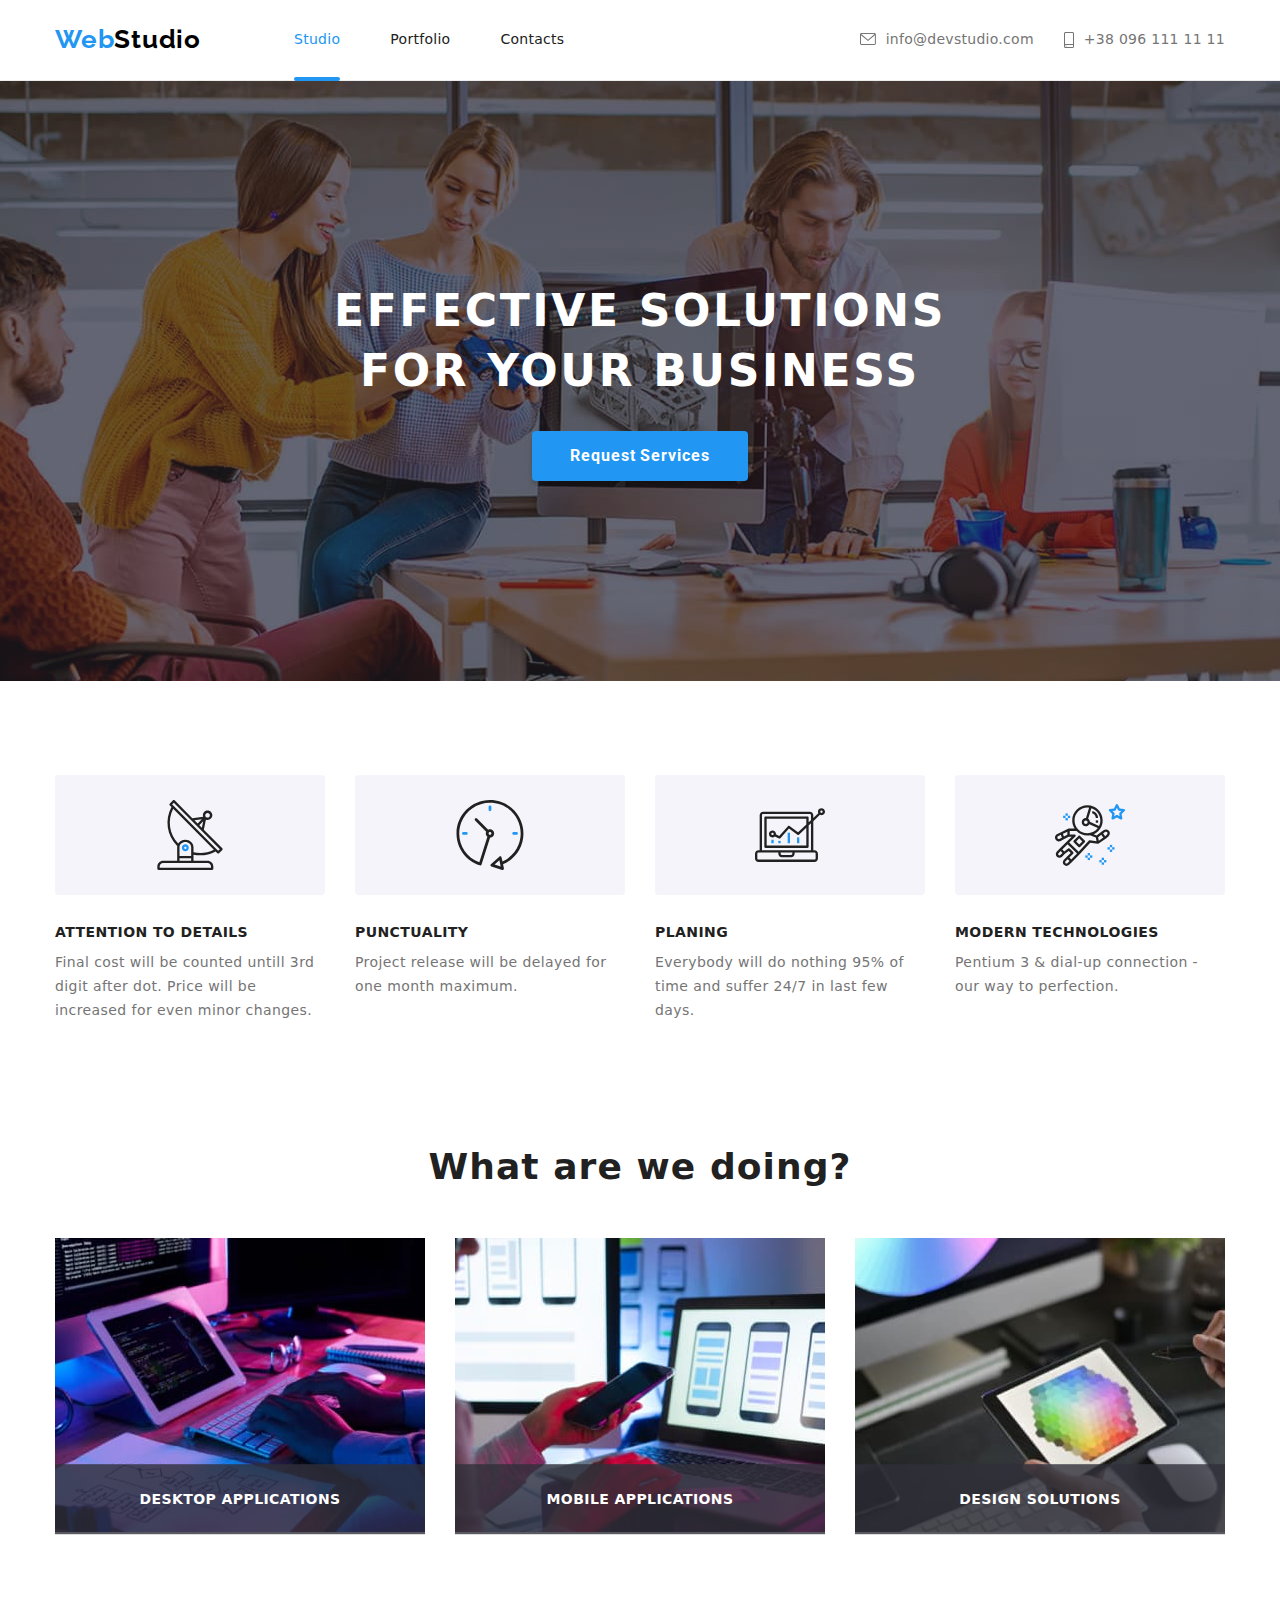
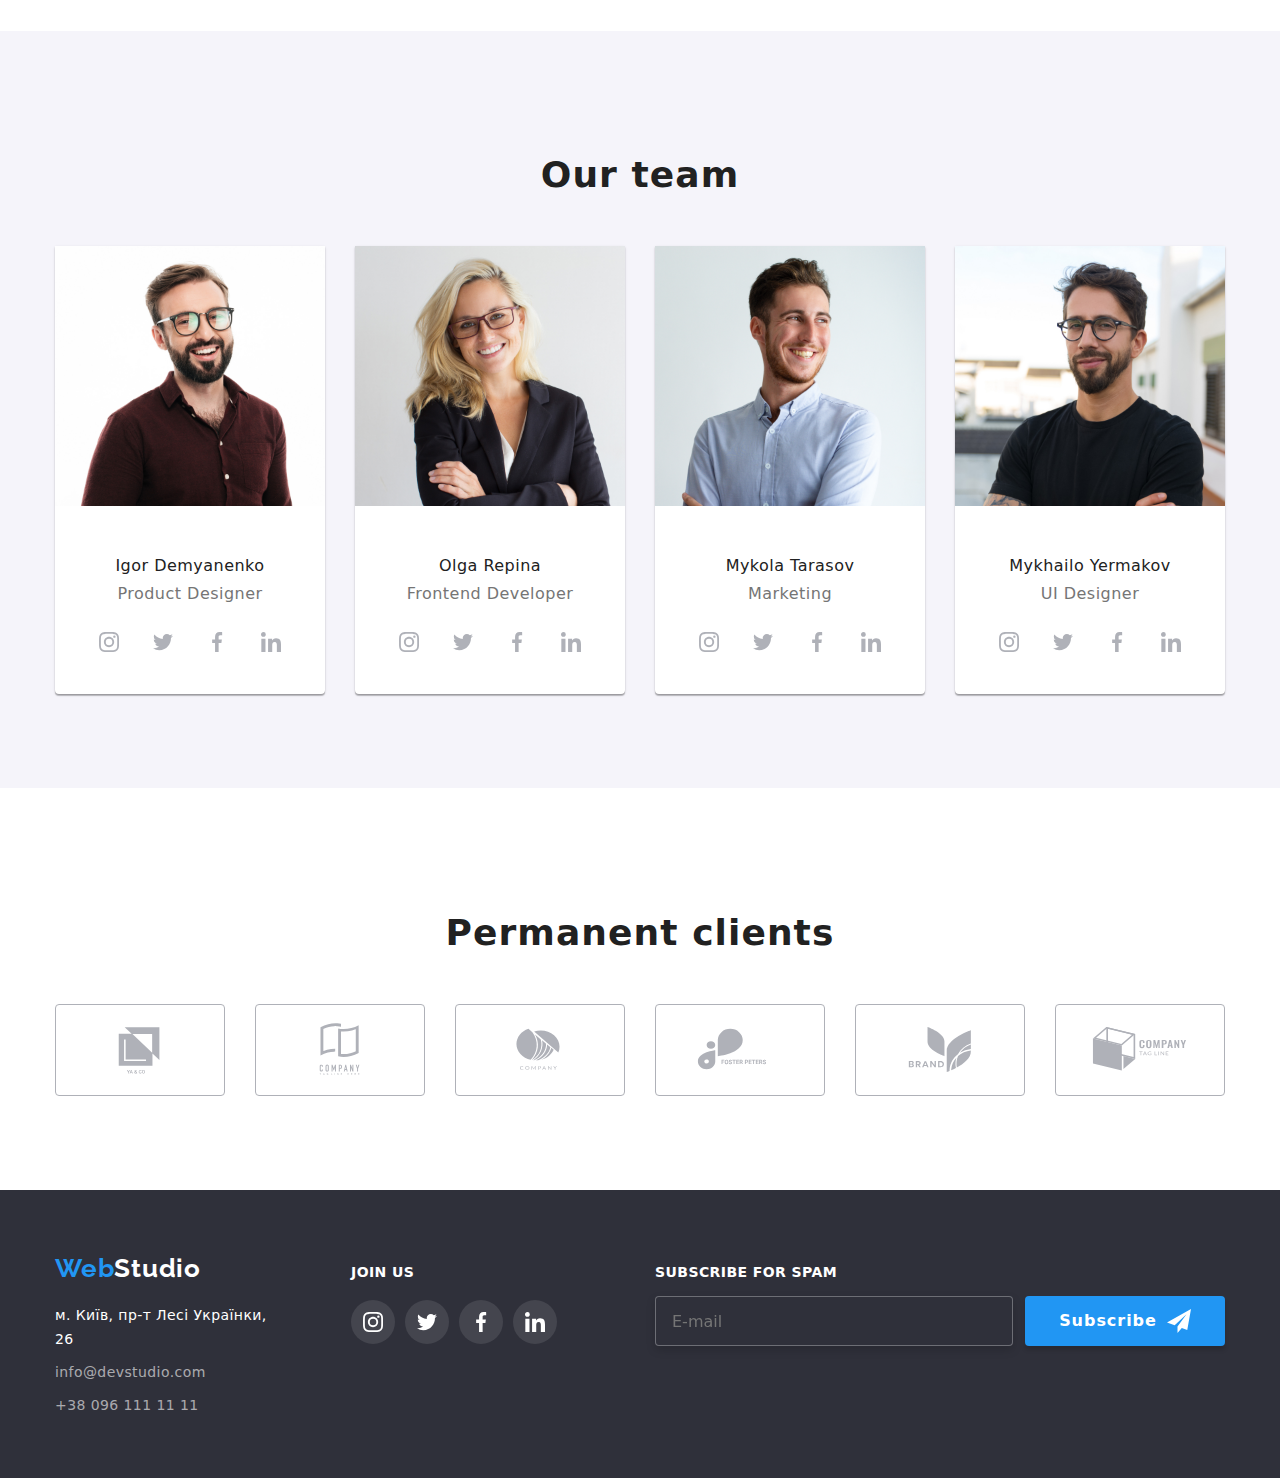
==== index.html @ 8902bcfc "clone" ====
<!DOCTYPE html>
<html lang="en">
  <head>
    <meta charset="UTF-8" />
    <meta http-equiv="X-UA-Compatible" content="IE=edge" />
    <meta name="viewport" content="width=device-width, initial-scale=1.0" />
    <link rel="preconnect" href="https://fonts.googleapis.com" />
    <link rel="preconnect" href="https://fonts.gstatic.com" crossorigin />
    <link
      href="https://fonts.googleapis.com/css2?family=Raleway:wght@700&family=Roboto:wght@400;500;700;900&display=swap"
      rel="stylesheet"
    />
   <link rel="stylesheet" href="https://cdnjs.cloudflare.com/ajax/libs/modern-normalize/1.1.0/modern-normalize.min.css"> 
   <link rel="stylesheet" href="./css/main.min.css">
  
    <title>WebStudio</title>
  </head>
  <body>
    <header class="header" >
     <div class="container flex-container">
      <div>
        <nav class="navigation">
        <a class="logo" href="index.html">
          <span class="logo__web">Web</span
          ><span class="logo__studio">Studio</span>
        </a>
        <ul class="menu list">
          <li><a class="menu__item current" href="index.html">Studio</a></li>
          <li><a class="menu__item" href="portfolio.html">Portfolio</a></li>
          <li><a class="menu__item" href="">Contacts</a></li>
        </ul>
      </nav>
      </div>
      <div class="contacts">  
        <div>
        <a class="contacts__mail" href="info@devstudio.com">
            <svg class="contacts__Micon">
            <use href="./images/symbol-defs.svg#icon-mail" width="16" height="12">
            </use> 
          </svg>
          info@devstudio.com
      </a>
      </div>
      <div>
          <a class="contacts__tel" href="tel:+38 096 111 11 11">
          <svg class="contacts__Ticon">
            <use href="./images/symbol-defs.svg#icon-smartphone" width="10" height="16">
            </use> 
          </svg>
          +38 096 111 11 11
        </a>
      </div>
       
      </div>
     </div>
      
    </header>
    <main>
      <section class="hero">
        <div class="container">
          <h1 class="hero-title">Effective solutions for your business</h1>
        <button type="button" class="hero-button" data-modal-open><span class="hero-button-text">Request Services</span> </button>
        </div>
      </section>


      <section class="benefit section">
        <div class="container">
        <h2 hidden>Our benefits</h2>
        <ul class="list benefits">
          <li  class="benefits__item icon-antenna ">
            <h3 class="benefits__title ">attention to details</h3>
            <p class="benefits__text">
              Final cost will be counted untill 3rd digit after dot. Price will be 
              increased for even minor changes.
            </p>
          </li>
          
          <li class="benefits__item icon-clock">
            <h3 class="benefits__title ">Punctuality</h3>
            <p class="benefits__text">
              Project release will be delayed for one month maximum. 
            </p>
          </li>
          <li class="benefits__item icon-diagram">
            <h3 class="benefits__title ">Planing</h3>
            <p class="benefits__text">
              Everybody will do nothing 95% of time and suffer 24/7 in last few days.
            </p>
          </li>
          <li class="benefits__item icon-astronaut">
            <h3 class="benefits__title ">Modern technologies</h3>
            <p class="benefits__text">
              Pentium 3 & dial-up connection - our way to perfection.
            </p>
          </li>
        </ul>
      </div>
        
      </section>
      <section class="what what-section">
        <div class="container">
          <h2 class="what-title ">What are we doing?</h2>
        <ul class="list flex-what ">
          <li class="what-pic">
           <div class="what-wrap">
            <img
              src="images/img1.jpg"
              alt="desktop with devices"
              width="370"
              height="294"
            />
            <p class="what-top-text">Desktop applications
            </p>
            </div>
          </li>
          <li class="what-pic">
                <div class="what-wrap">
            <img
              src="images/img2.jpg"
              alt="man in front of screens of different devices"
              width="370"
              height="294"
            />
              <p class="what-top-text">mobile applications
            </p>
            </div>
          </li>
          <li class="what-pic">
               <div class="what-wrap">
            <img
              src="images/img3.jpg"
              alt="tablet with color pallette on the screen"
              width="370"
              height="294"
            />
              <p class="what-top-text">design solutions
            </p>
            </div>
          </li>
        </ul> 
        </div>
       
      </section>
      <section class="team section">
        <div class="container ">
         <h2 class="team-title ">Our team</h2>
        <ul class="list persons">
          <li  class="persons__card">
            <img
              src="images/tm1.jpg"
              alt="man in red shirt"
              width="270"
              height="260"
            />
            <div class="persons__card-sign">
              <h3 class="persons__names">Igor Demyanenko</h3>
              <p class="persons__positions">Product Designer</p>
            </div>
            <div class="social-wrap">
              <ul class="social__list">
                  <li class="social__item">
                    <a class="social__link" href=""> 
                    <svg class ="social__icon" width="20" height="20">
                      <use href="./images/symbol-defs.svg#icon-instagram"></use>
                    </svg>
                    </a>
                  </li>
                  <li class="social__item">
                    <a class="social__link" href="">
                       <svg class ="social__icon" width="20" height="20">
                      <use href="./images/symbol-defs.svg#icon-twitter"></use>
                    </svg>
                    </a>
                  </li>
                  <li class="social__item">
                    <a class="social__link" href="">
                       <svg class ="social__icon" width="20" height="20">
                      <use href="./images/symbol-defs.svg#icon-facebook"></use>
                    </svg>
                    </a>
                  </li>
                  <li class="social__item">
                    <a class="social__link" href="">
                       <svg class ="social__icon" width="20" height="20">
                      <use href="./images/symbol-defs.svg#icon-linkedin"></use>
                    </svg>
                    </a>
                  </li>
                </ul>
            </div>
            
            
          </li>
          <li class="persons__card">
            <img
              src="images/tm2.jpg"
              alt="blonde in jacket"
              width="270"
              height="260"
            />
            <div class="persons__card-sign">
              <h3 class="persons__names">Olga Repina</h3>
              <p class="persons__positions">Frontend Developer</p>
            </div>
            <div class="social-wrap">
              <ul class="social__list">
                  <li class="social__item">
                    <a class="social__link" href=""> 
                    <svg class ="social__icon" width="20" height="20">
                      <use href="./images/symbol-defs.svg#icon-instagram"></use>
                    </svg>
                    </a>
                  </li>
                  <li class="social__item">
                    <a class="social__link" href="">
                       <svg class ="social__icon" width="20" height="20">
                      <use href="./images/symbol-defs.svg#icon-twitter"></use>
                    </svg>
                    </a>
                  </li>
                  <li class="social__item">
                    <a class="social__link" href="">
                       <svg class ="social__icon" width="20" height="20">
                      <use href="./images/symbol-defs.svg#icon-facebook"></use>
                    </svg>
                    </a>
                  </li>
                  <li class="social__item">
                    <a class="social__link" href="">
                       <svg class ="social__icon" width="20" height="20">
                      <use href="./images/symbol-defs.svg#icon-linkedin"></use>
                    </svg>
                    </a>
                  </li>
                </ul>
            </div>
          </li>
          <li class="persons__card">
            <img
              src="images/tm3.jpg"
              alt="man in blue shirt"
              width="270"
              height="260"
            />
            <div class="persons__card-sign">
              <h3 class="persons__names">Mykola Tarasov</h3>
              <p class="persons__positions">Marketing</p>
            </div>
            <div class="social-wrap">
              <ul class="social__list">
                  <li class="social__item">
                    <a class="social__link" href=""> 
                    <svg class ="social__icon" width="20" height="20">
                      <use href="./images/symbol-defs.svg#icon-instagram"></use>
                    </svg>
                    </a>
                  </li>
                  <li class="social__item">
                    <a class="social__link" href="">
                       <svg class ="social__icon" width="20" height="20">
                      <use href="./images/symbol-defs.svg#icon-twitter"></use>
                    </svg>
                    </a>
                  </li>
                  <li class="social__item">
                    <a class="social__link" href="">
                       <svg class ="social__icon" width="20" height="20">
                      <use href="./images/symbol-defs.svg#icon-facebook"></use>
                    </svg>
                    </a>
                  </li>
                  <li class="social__item">
                    <a class="social__link" href="">
                       <svg class ="social__icon" width="20" height="20">
                      <use href="./images/symbol-defs.svg#icon-linkedin"></use>
                    </svg>
                    </a>
                  </li>
                </ul>
            </div>
           
          </li>
          <li class="persons__card">
            <img
              src="images/tm4.jpg"
              alt="man in black t-shirt"
              width="270"
              height="260"
            />
            <div class="persons__card-sign">
              <h3 class="persons__names">Mykhailo Yermakov</h3>
              <p class="persons__positions">UI Designer</p>
            </div>
            <div class="social-wrap">
              <ul class="social__list">
                  <li class="social__item">
                    <a class="social__link" href=""> 
                    <svg class ="social__icon" width="20" height="20">
                      <use href="./images/symbol-defs.svg#icon-instagram"></use>
                    </svg>
                    </a>
                  </li>
                  <li class="social__item">
                    <a class="social__link" href="">
                       <svg class ="social__icon" width="20" height="20">
                      <use href="./images/symbol-defs.svg#icon-twitter"></use>
                    </svg>
                    </a>
                  </li>
                  <li class="social__item">
                    <a class="social__link" href="">
                       <svg class ="social__icon" width="20" height="20">
                      <use href="./images/symbol-defs.svg#icon-facebook"></use>
                    </svg>
                    </a>
                  </li>
                  <li class="social__item">
                    <a class="social__link" href="">
                       <svg class ="social__icon" width="20" height="20">
                      <use href="./images/symbol-defs.svg#icon-linkedin"></use>
                    </svg>
                    </a>
                  </li>
                </ul>
            </div>
            
          </li>
        </ul> 
        </div>
        
      </section>
      <section class="clients-section">
        <div class="container">
          <h2 class="clients-title ">Permanent clients</h2>
        <ul class="clients-list">
          <li class="clients-item">
            <a class="clients-link" href="">
              <svg class="clients-icon" width="106" height="60">
                <use href="./images/symbol-defs.svg#icon-client1"></use>
              </svg>
            </a>
          </li>
          <li class="clients-item">
            <a class="clients-link" href="">
              <svg class="clients-icon" width="106" height="60">
                <use href="./images/symbol-defs.svg#icon-client2"></use>
              </svg>
            </a>
          </li>
          <li class="clients-item">
            <a class="clients-link" href="">
              <svg class="clients-icon" width="106" height="60">
                <use href="./images/symbol-defs.svg#icon-client3"></use>
              </svg>
            </a>
          </li>
          <li class="clients-item">
            <a class="clients-link" href="">
              <svg class="clients-icon" width="106" height="60">
                <use href="./images/symbol-defs.svg#icon-client4"></use>
              </svg>
            </a>
          </li>
          <li class="clients-item">
            <a class="clients-link" href="">
              <svg class="clients-icon" width="106" height="60">
                <use href="./images/symbol-defs.svg#icon-client5"></use>
              </svg>
            </a>
          </li>
          <li class="clients-item">
            <a class=" clients-link "href="">
              <svg class="clients-icon" width="106" height="60">
                <use href="./images/symbol-defs.svg#icon-client6"></use>
              </svg>
            </a>
          </li>
        </ul>
 </section>
    </main>
    <footer class="footer">
      <div class="container common">
        <div class="footer-contacts">
          <a class="footer-logo" href="index.html">
          <span class="logo__web">Web</span
          ><span class="footer-studio">Studio</span>
        </a>
      <address class="adress">м. Київ, пр-т Лесі Українки, 26</address>
      <a class="nav-site-footer" href="info@devstudio.com">info@devstudio.com</a>
      <a class="nav-tel-footer" href="tel:+38 096 111 11 11">+38 096 111 11 11</a>
      </ul> 
        </div>
       <div class="footer-join">
        <h3 class="footer-join-title">
         Join us
        </h3>
         <div class="footer-join-soc">
              <ul class="footer-join-soc-list">
                  <li class="footer-join-soc-item">
                    <a class="footer-join-soc-link" href=""> 
                    <svg class ="footer-join-soc-icon" width="20" height="20">
                      <use href="./images/symbol-defs.svg#icon-instagram"></use>
                    </svg>
                    </a>
                  </li>
                  <li class="footer-join-soc-item">
                    <a class="footer-join-soc-link" href="">
                       <svg class ="social__icon" width="20" height="20">
                      <use href="./images/symbol-defs.svg#icon-twitter"></use>
                    </svg>
                    </a>
                  </li>
                  <li class="footer-join-soc-item">
                    <a class="footer-join-soc-link" href="">
                       <svg class ="footer-join-soc-icon" width="20" height="20">
                      <use href="./images/symbol-defs.svg#icon-facebook"></use>
                    </svg>
                    </a>
                  </li>
                  <li class="footer-join-soc-item">
                    <a class="footer-join-soc-link" href="">
                       <svg class ="social__icon" width="20" height="20">
                      <use href="./images/symbol-defs.svg#icon-linkedin"></use>
                    </svg>
                    </a>
                  </li>
                </ul>
            </div>
          </div>



          <div class="subscribe">
            
            <form class="subscribe-form">
              <div class="subscribe-title">
                <span>Subscribe for spam</span>
              </div>
            <div class="subscribe-wrap">
              <input 
              type="email"
              name="sub-mail"
              placeholder="E-mail"
              class="subscribe-input"
              />
              <button type="submit" class="subscribe-button" > <span class="subscribe-button-text">Subscribe</span> 
              <svg class="button-icon" height="24" width="24">
                <use href="./images/icons.svg#icon-Telegram" ></use>
              </svg>
            </button>
            </div>
            </form>
          </div>
    
    
        </div>
      </div>
    </footer>
    <div class="backdrop is-hidden" data-modal >
      <div class="modal">
         <button type="button" class="modal-close-button" data-modal-close> 
          <svg class="modal-close-icon">
            <use href="./images/symbol-defs.svg#icon-close" width="11" height="11"></use>
          </svg>
         </button>
            
         <form action="" class="modal-form">

          <p class="modal-title">Leave your contacts, we will call you back</p>
          <div class="field">
           <label class="modal-label">
            <span class="label-title">Name</span>
             <span class="input-wrap">
             <input 
            type="text"
            name="Name"
            placeholder="Max"
            class="modal-input"
            required
            />
            <svg class="input-icon" width="12" height="12">
                <use href="./images/icons.svg#icon-Name"></use>
              </svg>
            </span>
            
           
          </label>
          </div>
         
          <div class="field">
            <label class="modal-label">
            <span class="label-title">Phone</span>
            <span class="input-wrap">
               <input 
            type="tel"
            name="phone"
            placeholder="+380 (93) 411-17-08"
            class="modal-input"
            required
            />
              <svg class="input-icon" width="13" height="13">
                <use href="./images/icons.svg#icon-Phone-icon"></use>
              </svg>
            </span>
           
          </label>
          </div>
           <div class="field">
          <label class="modal-label">
            <span class="label-title">Mail</span>
            <span class="input-wrap">
              <input
            type="email"
            name="Email"
            placeholder="qwe@amail.ua"
            class="modal-input"
            required
            />
            <svg class="input-icon" width="15" height="12">
                <use href="./images/icons.svg#icon-Mail"></use>
              </svg>
            </span>
            
          </label>
           </div>
          
          <label class="modal-label-comment">
            <span class="label-title">Comments</span>
            <textarea 
            name="comments"
            rows="10"
            placeholder="I think..."
            class="modal-input-comment"
            ></textarea>
          </label >
        <div class="modal-checkbox ">
            <input 
          type="checkbox"
          class="modal-chackbox1 is-hidden"
          value="true"
          name="contract"
          id="contract"
          
          required
          />
          <label for="contract" class="modal-checkbox-text">
              <span>
                <svg class="check-icon" width="11" height="8">
                  <use href="./images/icons.svg#icon-Tik"></use>
                </svg>
              </span> 
              I agree with  selling my soul by  
          <a href="" class="modal-contract"> this contract</a> 
        </label> 
        </div>
        
          <button type="submit" class="modal-submit-button"> <span class="modal-button-text">Send</span> </button>
        </form>
          
        
      </div>
    </div>
    <script src="./js/modal.js"></script>
  </body>
</html>
---- css/main.min.css ----
:root{--hover-color: #2196f3;--focus-color: #2196f3;--main-text-color: #212121;--add-text-color: #757575;--icons-main-color: #AFB1B8;--line-height-1416: 1.14}ul,ol{margin:0;padding-left:0;list-style:none}p{margin:0}.section{padding-top:94px;padding-bottom:94px}.container{margin-left:auto;margin-right:auto;width:1200px;padding-left:15px;padding-right:15px}header{background-color:#fff;border-bottom:1px solid #ececec;padding-top:24px;padding-bottom:25px}.flex-container{display:flex;align-items:center}.list{list-style:none;margin-top:0;margin-bottom:0;padding-left:0}.navigation{display:flex;align-items:center}.logo{font-family:"Raleway";font-weight:700;font-size:26px;line-height:1.1923076923;text-decoration:none;cursor:pointer}.logo__web{font-weight:700;font-size:26px;line-height:1.19;letter-spacing:.03em;color:#2196f3}.logo__studio{font-weight:700;font-size:26px;line-height:1.19;letter-spacing:.03em;color:#000;text-decoration:none}.menu{font-weight:500;font-size:14px;line-height:1.14;letter-spacing:.02em;color:var(--main-text-color);text-decoration:none;margin-bottom:0;margin-left:93px;display:flex;gap:50px}.menu__item{position:relative;font-weight:500;font-size:14px;line-height:1.14;letter-spacing:.02em;color:var(--main-text-color);text-decoration:none;padding-top:24px;padding-bottom:33px;transition-property:var(--hover-color);transition-duration:250ms;transition-timing-function:cubic-bezier(0.4, 1, 0.2, 1)}.menu__item:hover{color:var(--hover-color)}.menu__item:focus{color:var(--focus-color)}.menu .menu__item.current{color:var(--focus-color)}.current::after{content:"";position:absolute;bottom:-1px;display:block;width:100%;height:4px;background-color:var(--focus-color);border-radius:2px}.contacts{margin-left:auto;display:flex;gap:30px}.contacts__mail{display:flex;font-weight:500;font-size:14px;line-height:1.14;letter-spacing:.02em;color:#757575;text-decoration:none;display:flex;align-items:center;transition-property:color;transition-duration:250ms;transition-timing-function:cubic-bezier(0.4, 1, 0.2, 1)}.contacts__mail:hover,.contacts__mail:focus{color:var(--hover-color)}.contacts__Micon{display:flex;width:16px;height:12px;fill:currentColor;margin-right:10px;transition-property:fill;transition-duration:250ms;transition-timing-function:cubic-bezier(0.4, 1, 0.2, 1)}.contacts__Micon:hover,.contacts__Micon:focus{fill:var(--hover-color)}.contacts__Ticon{display:flex;width:10px;height:16px;fill:currentColor;margin-right:10px;transition-property:var(--hover-color),fill;transition-duration:250ms;transition-timing-function:cubic-bezier(0.4, 1, 0.2, 1)}.contacts__tel{font-weight:500;font-size:14px;line-height:1.14;letter-spacing:.02em;color:#757575;text-decoration:none;display:flex;align-items:center;transition-property:color;transition-duration:250ms;transition-timing-function:cubic-bezier(0.4, 1, 0.2, 1)}.contacts__tel:hover,.contacts__tel:focus{color:var(--hover-color)}.fltr-list{list-style:none;display:flex;flex-wrap:wrap;justify-content:center;gap:8px;margin-bottom:50px}.fltr-button{background:#f5f4fa;border-radius:4px;border-style:none;cursor:pointer;padding:6px 22px;display:block;transition-property:background-color,color;transition-duration:250ms;transition-timing-function:cubic-bezier(0.4, 1, 0.2, 1)}.fltr-button:hover{background-color:var(--hover-color);color:#fff}.fltr-button:focus{background:var(--focus-color);color:#fff}.fltr-txt{font-family:"Roboto";font-weight:500;font-size:16px;line-height:1.62;text-align:center;letter-spacing:.03em}.card-list{list-style:none;display:flex;flex-wrap:wrap;gap:30px}.wrap{position:relative;overflow:hidden}.card-item{text-decoration:none;display:block;transition-property:box-shadow;transition-duration:250ms;transition-timing-function:cubic-bezier(0.4, 1, 0.2, 1)}.card-item:hover{box-shadow:0px 1px 1px rgba(0,0,0,.12),0px 4px 4px rgba(0,0,0,.06),1px 4px 6px rgba(0,0,0,.16)}.card-sign{border-bottom:1px solid #eee;border-left:1px solid #eee;border-right:1px solid #eee;padding:24px 20px}.card-title{font-weight:700;font-size:18px;line-height:2;letter-spacing:.06em;color:#212121}.card-type{font-weight:400;font-size:16px;line-height:1.88;letter-spacing:.03em;color:#757575;margin-top:4px}.card-top-text{position:absolute;top:0;left:0;color:#fff;font-weight:400;font-size:18px;line-height:1.56;letter-spacing:.03em;background-color:rgba(33,150,243,.9);padding:40px;height:100%;transform:translateY(100%);transition:1000ms;overflow:auto}.card-item:hover .card-top-text{transform:translateY(0)}.hero{background:#2f303a;text-align:center;padding-top:200px;padding-bottom:200px;background-image:linear-gradient(rgba(47, 48, 58, 0.4), rgba(47, 48, 58, 0.4)),url(../images/bg_hero_image.jpg);background-repeat:no-repeat;background-size:cover;background-position:center}.hero-title{font-weight:900;font-size:44px;line-height:1.36;text-align:center;letter-spacing:.06em;text-transform:uppercase;color:#fff;width:696px;margin:0 auto}.hero-button{background:#2196f3;box-shadow:0px 4px 4px rgba(0,0,0,.15);border-radius:4px;cursor:pointer;min-width:216px;padding:0;border:none;margin-top:30px}.hero-button-text{font-family:"Roboto";font-weight:700;font-size:16px;line-height:1.88;text-align:center;letter-spacing:.06em;color:#fff;display:block;margin-top:10px;margin-bottom:10px}.benefits{display:flex;align-items:baseline;gap:30px}.benefits__item{min-width:270px}.benefits__item::before{content:"";display:block;width:270px;height:120px;border-radius:4px;background-color:#f5f4fa;background-repeat:no-repeat;background-position:center;margin-bottom:30px}.icon-antenna::before{background-image:url(../images/antenna\ 1.svg)}.icon-clock::before{background-image:url(../images/clock\ 1.svg)}.icon-diagram::before{background-image:url(../images/diagram\ 1.svg)}.icon-astronaut::before{background-image:url(../images/astronaut\ 1.svg)}.benefits__title{font-weight:700;font-size:14px;line-height:1.14;letter-spacing:.03em;text-transform:uppercase;color:#212121;margin-top:0;margin-bottom:10px}.benefits__text{font-weight:400;font-size:14px;line-height:1.71;letter-spacing:.03em;color:var(--add-text-color);margin-top:0}.what-title{font-weight:700;font-size:36px;line-height:1.16;text-align:center;letter-spacing:.03em;color:#212121;margin-bottom:50px}.flex-what{display:flex;gap:30px;align-items:center;width:calc(100% - 30px)}.what-section{padding-bottom:94px}.what-top-text{position:absolute;font-weight:700;font-size:14px;line-height:16px;text-align:center;letter-spacing:.03em;text-transform:uppercase;color:#fff;background:rgba(47,48,58,.8);padding-top:27px;padding-bottom:27px;margin:0;transform:translate(0%, -104%);z-index:1;display:flex;width:100%;justify-content:center}.what-wrap{position:relative}.team-title{font-weight:700;font-size:36px;line-height:1.16;text-align:center;letter-spacing:.03em;color:var(--main-text-color);margin-bottom:50px}.persons{display:flex;gap:30px}.persons__names{font-weight:500;font-size:16px;line-height:1.18;text-align:center;letter-spacing:.03em;color:var(--main-text-color);margin-bottom:10px}.persons__positions{font-weight:400;font-size:16px;line-height:1.18;text-align:center;letter-spacing:.03em;color:var(--add-text-color)}.team{background:#f5f4fa;padding-bottom:94px}.persons__card-sign{padding-bottom:16px;padding-top:30px}.persons__card{background:#fff;display:block;width:270px;box-shadow:0px 1px 3px rgba(0,0,0,.12),0px 1px 1px rgba(0,0,0,.14),0px 2px 1px rgba(0,0,0,.2);border-radius:0px 0px 4px 4px}.social-wrap{padding-bottom:30px}.social__list{list-style:none;display:flex;align-items:center;justify-content:center;padding-left:0}.social__item:not(:last-child){margin-right:10px}.social__link{width:44px;height:44px;border-radius:50%;background-color:rgba(0,0,0,0);display:flex;align-items:center;justify-content:center;fill:#afb1b8;transition-property:background-color,fill;transition-duration:250ms;transition-timing-function:cubic-bezier(0.4, 1, 0.2, 1)}.social__item :hover,.social__item :focus{background-color:var(--hover-color);fill:#fff}.clients-section{background-color:#fff;padding-top:94px;padding-bottom:94px}.clients-title{font-weight:700;font-size:36px;line-height:1.1666666667;text-align:center;letter-spacing:.03em;color:#212121;margin-bottom:50px}.clients-list{list-style:none;display:flex;align-items:center;justify-content:center;padding-left:0;margin:0}.clients-item:not(:last-child){margin-right:30px}.clients-link{display:flex;width:170px;height:92px;fill:var(--icons-main-color);justify-content:center;align-items:center;border:1px solid #afb1b8;border-radius:4px;fill:var(--icons-main-color);transition-property:border,fill;transition-duration:250ms;transition-timing-function:cubic-bezier(0.4, 1, 0.2, 1)}.clients-link:hover,.clients-link:focus{border-color:var(--focus-color);fill:var(--hover-color)}.footer{background:#2f303a;padding-top:60px;padding-bottom:60px}.footer-logo{font-family:"Raleway";font-weight:700;font-size:26px;line-height:1.1923076923;text-decoration:none;cursor:pointer;display:block;margin-bottom:20px}.footer-studio{font-weight:700;font-size:26px;line-height:1.19;letter-spacing:.03em;color:#fff}.adress{font-style:normal;font-weight:400;font-size:14px;line-height:1.71;letter-spacing:.03em;color:#fff;display:block;margin-bottom:9px}.nav-site-footer{font-weight:400;font-size:14px;line-height:1.71;letter-spacing:.03em;color:rgba(255,255,255,.6);text-decoration:none;display:block;margin-bottom:9px}.nav-tel-footer{font-weight:400;font-size:14px;line-height:1.71;letter-spacing:.03em;color:rgba(255,255,255,.6);text-decoration:none;display:block}.footer-join{display:block;margin-left:70px}.common{display:flex;align-items:baseline}.footer-join-title{margin-bottom:20px;font-weight:700;font-size:14px;line-height:1.1428571429;letter-spacing:.03em;text-transform:uppercase;color:#fff}.footer-join-soc-list{list-style:none;display:flex;align-items:center;justify-content:center;padding-left:0}.footer-join-soc-item:not(:last-child){margin-right:10px}.footer-join-soc-link{width:44px;height:44px;border-radius:50%;background-color:rgba(255,255,255,.1);display:flex;align-items:center;justify-content:center;fill:#fff;transition-property:background-color;transition-duration:250ms;transition-timing-function:cubic-bezier(0.4, 1, 0.2, 1)}.footer-join-soc-item :hover,.footer-join-soc-item :focus{background-color:var(--hover-color)}.subscribe{margin-left:98px;display:flex;align-items:center}.subscribe-form{display:flex;flex-direction:column}.subscribe-title{font-weight:700;font-size:14px;line-height:var(--line-height-1416);letter-spacing:.03em;text-transform:uppercase;color:#fff;margin-bottom:15px}.subscribe-wrap{display:flex}.subscribe-input{width:358px;height:50px;border:1px solid rgba(255,255,255,.3);filter:drop-shadow(0px 4px 4px rgba(0, 0, 0, 0.15));border-radius:4px;background-color:#2f303a;padding:15px 16px;margin-right:12px;color:#fff}.subscribe-button{width:200px;height:50px;background:#2196f3;box-shadow:0px 4px 4px rgba(0,0,0,.15);border-radius:4px;display:flex;align-items:center;justify-content:center;border-style:none}.subscribe-button-text{font-weight:700;font-size:16px;line-height:1.88;letter-spacing:.06em;color:#fff;margin-right:10px}.button-icon{fill:#fff}.backdrop{width:100%;height:100%;position:fixed;top:0;background-color:rgba(0,0,0,.2);z-index:2;transition:opacity 300ms linear,visibility 300ms linear}.modal{min-width:528px;height:581px;background-color:#fff;position:absolute;left:50%;top:50%;transform:translate(-50%, -50%) scale(1);transition:transform 300ms}.backdrop.is-hidden .modal{transform:translate(-50%, -50%) scale(0)}.modal-close-button{height:30px;width:30px;border-radius:50%;background:#fff;border:1px solid rgba(0,0,0,.1);position:absolute;top:8px;right:8px;display:flex;justify-content:center;align-items:center;cursor:pointer}.modal-close-button:hover{fill:var(--hover-color)}.modal-close-icon{padding:0;height:11px;width:11px;display:block;transition-property:fill;transition-duration:250ms;transition-timing-function:cubic-bezier(0.4, 1, 0.2, 1)}.is-hidden{opacity:0;visibility:hidden;pointer-events:none;position:absolute;height:0px;width:0px;white-space:nowrap;margin:-1px;overflow:hidden;border:0}.modal-form{display:flex;flex-direction:column;padding:40px}.modal-title{font-weight:700;font-size:20px;line-height:23px;text-align:center;letter-spacing:.03em;color:#212121;margin-bottom:12px}.modal-input{height:40px;width:100%;padding:0 0 0 42px;margin:0;font-weight:400;font-size:12px;line-height:14px;letter-spacing:.01em;border:1px solid rgba(33,33,33,.2);border-radius:4px;margin-top:5px;outline:rgba(0,0,0,0);transition-property:var(--hover-color),fill;transition-duration:250ms;transition-timing-function:cubic-bezier(0.4, 1, 0.2, 1)}.modal-input:focus{border:1px solid #2196f3}.modal-input:focus+.input-icon{fill:var(--focus-color)}.field{margin-bottom:10px}.label-title{font-weight:400;font-size:12px;line-height:1.1666666667;letter-spacing:.01em;color:var(--add-text-color)}.modal-input-comment{height:120px;width:100%;font-weight:400;font-size:12px;line-height:14px;letter-spacing:.01em;color:rgba(117,117,117,.5);resize:none;padding:15px 12px;border:1px solid rgba(33,33,33,.2);border-radius:4px;outline:rgba(0,0,0,0);margin-top:5px;transition-property:var(--hover-color),fill;transition-duration:250ms;transition-timing-function:cubic-bezier(0.4, 1, 0.2, 1)}.modal-input-comment:focus{border:1px solid #2196f3}.modal-checkbox{margin:20px auto 30px auto}.modal-checkbox :checked+.modal-checkbox-text span{background-color:var(--focus-color);border-color:rgba(0,0,0,0);fill:#fff}.modal-checkbox-text{font-weight:400;font-size:14px;line-height:1.71;letter-spacing:.03em;color:var(--add-text-color);display:flex;align-items:center;justify-content:center}.modal-checkbox-text span{width:15px;height:16px;border:2px solid #212121;border-radius:2px;margin-right:7px;display:flex;align-items:center;justify-content:center;fill:rgba(0,0,0,0);transition-property:var(--hover-color),fill;transition-duration:250ms;transition-timing-function:cubic-bezier(0.4, 1, 0.2, 1)}.modal-submit-button{width:200px;height:50px;margin-right:auto;margin-left:auto;background:#188ce8;box-shadow:0px 4px 4px rgba(0,0,0,.15);border-radius:4px;cursor:pointer;border-color:rgba(0,0,0,0)}.modal-button-text{font-family:"Roboto";font-style:normal;font-weight:700;font-size:16px;line-height:1.88;letter-spacing:.06em;color:#fff}.modal-contract{color:var(--focus-color);font-weight:400;font-size:14px;line-height:1.71;letter-spacing:.03em;margin-left:5px}.input-wrap{position:relative}.input-icon{position:absolute;display:block;top:58%;left:15px;transform:translateY(-50%)}/*# sourceMappingURL=main.min.css.map */
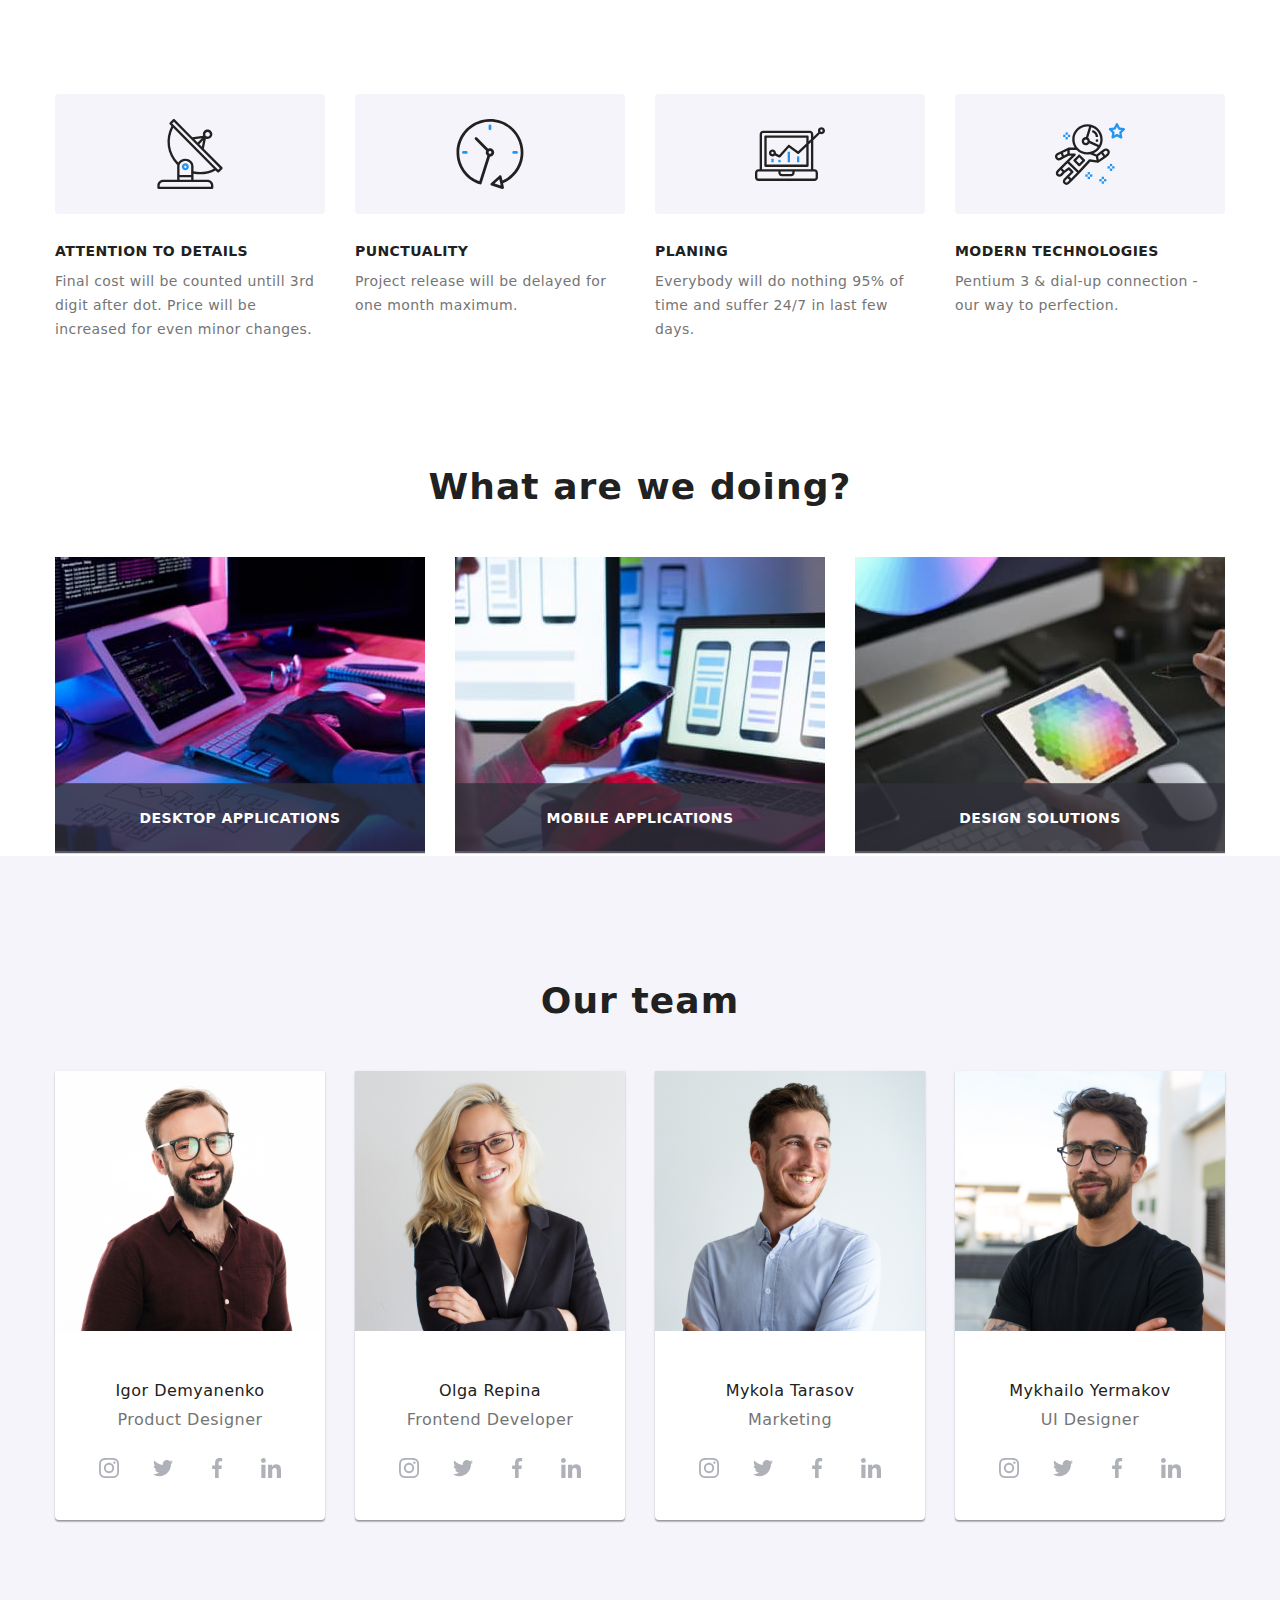
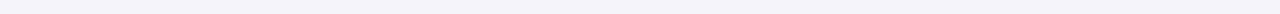
==== commit 9d3546a7: "3 sections" ====
--- a/index.html
+++ b/index.html
@@ -16,7 +16,7 @@
     <title>WebStudio</title>
   </head>
   <body>
-    <header class="header" >
+    <!-- <header class="header" >
      <div class="container flex-container">
       <div>
         <nav class="navigation">
@@ -61,10 +61,8 @@
           <h1 class="hero-title">Effective solutions for your business</h1>
         <button type="button" class="hero-button" data-modal-open><span class="hero-button-text">Request Services</span> </button>
         </div>
-      </section>
-
-
-      <section class="benefit section">
+      </section> -->
+      <section class=" section">
         <div class="container">
         <h2 hidden>Our benefits</h2>
         <ul class="list benefits">
@@ -97,8 +95,8 @@
         </ul>
       </div>
         
-      </section>
-      <section class="what what-section">
+     </section>
+        <section class="what what-section">
         <div class="container">
           <h2 class="what-title ">What are we doing?</h2>
         <ul class="list flex-what ">
@@ -142,7 +140,7 @@
         </div>
        
       </section>
-      <section class="team section">
+    <section class="team section">
         <div class="container ">
          <h2 class="team-title ">Our team</h2>
         <ul class="list persons">
@@ -152,6 +150,7 @@
               alt="man in red shirt"
               width="270"
               height="260"
+              
             />
             <div class="persons__card-sign">
               <h3 class="persons__names">Igor Demyanenko</h3>
@@ -329,7 +328,7 @@
         </ul> 
         </div>
         
-      </section>
+       <!-- </section>
       <section class="clients-section">
         <div class="container">
           <h2 class="clients-title ">Permanent clients</h2>
@@ -377,7 +376,7 @@
             </a>
           </li>
         </ul>
- </section>
+      </section>
     </main>
     <footer class="footer">
       <div class="container common">
@@ -561,6 +560,6 @@
         
       </div>
     </div>
-    <script src="./js/modal.js"></script>
+    <script src="./js/modal.js"></script> -->
   </body>
 </html>
--- a/css/main.min.css
+++ b/css/main.min.css
@@ -1 +1 @@
-:root{--hover-color: #2196f3;--focus-color: #2196f3;--main-text-color: #212121;--add-text-color: #757575;--icons-main-color: #AFB1B8;--line-height-1416: 1.14}ul,ol{margin:0;padding-left:0;list-style:none}p{margin:0}.section{padding-top:94px;padding-bottom:94px}.container{margin-left:auto;margin-right:auto;width:1200px;padding-left:15px;padding-right:15px}header{background-color:#fff;border-bottom:1px solid #ececec;padding-top:24px;padding-bottom:25px}.flex-container{display:flex;align-items:center}.list{list-style:none;margin-top:0;margin-bottom:0;padding-left:0}.navigation{display:flex;align-items:center}.logo{font-family:"Raleway";font-weight:700;font-size:26px;line-height:1.1923076923;text-decoration:none;cursor:pointer}.logo__web{font-weight:700;font-size:26px;line-height:1.19;letter-spacing:.03em;color:#2196f3}.logo__studio{font-weight:700;font-size:26px;line-height:1.19;letter-spacing:.03em;color:#000;text-decoration:none}.menu{font-weight:500;font-size:14px;line-height:1.14;letter-spacing:.02em;color:var(--main-text-color);text-decoration:none;margin-bottom:0;margin-left:93px;display:flex;gap:50px}.menu__item{position:relative;font-weight:500;font-size:14px;line-height:1.14;letter-spacing:.02em;color:var(--main-text-color);text-decoration:none;padding-top:24px;padding-bottom:33px;transition-property:var(--hover-color);transition-duration:250ms;transition-timing-function:cubic-bezier(0.4, 1, 0.2, 1)}.menu__item:hover{color:var(--hover-color)}.menu__item:focus{color:var(--focus-color)}.menu .menu__item.current{color:var(--focus-color)}.current::after{content:"";position:absolute;bottom:-1px;display:block;width:100%;height:4px;background-color:var(--focus-color);border-radius:2px}.contacts{margin-left:auto;display:flex;gap:30px}.contacts__mail{display:flex;font-weight:500;font-size:14px;line-height:1.14;letter-spacing:.02em;color:#757575;text-decoration:none;display:flex;align-items:center;transition-property:color;transition-duration:250ms;transition-timing-function:cubic-bezier(0.4, 1, 0.2, 1)}.contacts__mail:hover,.contacts__mail:focus{color:var(--hover-color)}.contacts__Micon{display:flex;width:16px;height:12px;fill:currentColor;margin-right:10px;transition-property:fill;transition-duration:250ms;transition-timing-function:cubic-bezier(0.4, 1, 0.2, 1)}.contacts__Micon:hover,.contacts__Micon:focus{fill:var(--hover-color)}.contacts__Ticon{display:flex;width:10px;height:16px;fill:currentColor;margin-right:10px;transition-property:var(--hover-color),fill;transition-duration:250ms;transition-timing-function:cubic-bezier(0.4, 1, 0.2, 1)}.contacts__tel{font-weight:500;font-size:14px;line-height:1.14;letter-spacing:.02em;color:#757575;text-decoration:none;display:flex;align-items:center;transition-property:color;transition-duration:250ms;transition-timing-function:cubic-bezier(0.4, 1, 0.2, 1)}.contacts__tel:hover,.contacts__tel:focus{color:var(--hover-color)}.fltr-list{list-style:none;display:flex;flex-wrap:wrap;justify-content:center;gap:8px;margin-bottom:50px}.fltr-button{background:#f5f4fa;border-radius:4px;border-style:none;cursor:pointer;padding:6px 22px;display:block;transition-property:background-color,color;transition-duration:250ms;transition-timing-function:cubic-bezier(0.4, 1, 0.2, 1)}.fltr-button:hover{background-color:var(--hover-color);color:#fff}.fltr-button:focus{background:var(--focus-color);color:#fff}.fltr-txt{font-family:"Roboto";font-weight:500;font-size:16px;line-height:1.62;text-align:center;letter-spacing:.03em}.card-list{list-style:none;display:flex;flex-wrap:wrap;gap:30px}.wrap{position:relative;overflow:hidden}.card-item{text-decoration:none;display:block;transition-property:box-shadow;transition-duration:250ms;transition-timing-function:cubic-bezier(0.4, 1, 0.2, 1)}.card-item:hover{box-shadow:0px 1px 1px rgba(0,0,0,.12),0px 4px 4px rgba(0,0,0,.06),1px 4px 6px rgba(0,0,0,.16)}.card-sign{border-bottom:1px solid #eee;border-left:1px solid #eee;border-right:1px solid #eee;padding:24px 20px}.card-title{font-weight:700;font-size:18px;line-height:2;letter-spacing:.06em;color:#212121}.card-type{font-weight:400;font-size:16px;line-height:1.88;letter-spacing:.03em;color:#757575;margin-top:4px}.card-top-text{position:absolute;top:0;left:0;color:#fff;font-weight:400;font-size:18px;line-height:1.56;letter-spacing:.03em;background-color:rgba(33,150,243,.9);padding:40px;height:100%;transform:translateY(100%);transition:1000ms;overflow:auto}.card-item:hover .card-top-text{transform:translateY(0)}.hero{background:#2f303a;text-align:center;padding-top:200px;padding-bottom:200px;background-image:linear-gradient(rgba(47, 48, 58, 0.4), rgba(47, 48, 58, 0.4)),url(../images/bg_hero_image.jpg);background-repeat:no-repeat;background-size:cover;background-position:center}.hero-title{font-weight:900;font-size:44px;line-height:1.36;text-align:center;letter-spacing:.06em;text-transform:uppercase;color:#fff;width:696px;margin:0 auto}.hero-button{background:#2196f3;box-shadow:0px 4px 4px rgba(0,0,0,.15);border-radius:4px;cursor:pointer;min-width:216px;padding:0;border:none;margin-top:30px}.hero-button-text{font-family:"Roboto";font-weight:700;font-size:16px;line-height:1.88;text-align:center;letter-spacing:.06em;color:#fff;display:block;margin-top:10px;margin-bottom:10px}.benefits{display:flex;align-items:baseline;gap:30px}.benefits__item{min-width:270px}.benefits__item::before{content:"";display:block;width:270px;height:120px;border-radius:4px;background-color:#f5f4fa;background-repeat:no-repeat;background-position:center;margin-bottom:30px}.icon-antenna::before{background-image:url(../images/antenna\ 1.svg)}.icon-clock::before{background-image:url(../images/clock\ 1.svg)}.icon-diagram::before{background-image:url(../images/diagram\ 1.svg)}.icon-astronaut::before{background-image:url(../images/astronaut\ 1.svg)}.benefits__title{font-weight:700;font-size:14px;line-height:1.14;letter-spacing:.03em;text-transform:uppercase;color:#212121;margin-top:0;margin-bottom:10px}.benefits__text{font-weight:400;font-size:14px;line-height:1.71;letter-spacing:.03em;color:var(--add-text-color);margin-top:0}.what-title{font-weight:700;font-size:36px;line-height:1.16;text-align:center;letter-spacing:.03em;color:#212121;margin-bottom:50px}.flex-what{display:flex;gap:30px;align-items:center;width:calc(100% - 30px)}.what-section{padding-bottom:94px}.what-top-text{position:absolute;font-weight:700;font-size:14px;line-height:16px;text-align:center;letter-spacing:.03em;text-transform:uppercase;color:#fff;background:rgba(47,48,58,.8);padding-top:27px;padding-bottom:27px;margin:0;transform:translate(0%, -104%);z-index:1;display:flex;width:100%;justify-content:center}.what-wrap{position:relative}.team-title{font-weight:700;font-size:36px;line-height:1.16;text-align:center;letter-spacing:.03em;color:var(--main-text-color);margin-bottom:50px}.persons{display:flex;gap:30px}.persons__names{font-weight:500;font-size:16px;line-height:1.18;text-align:center;letter-spacing:.03em;color:var(--main-text-color);margin-bottom:10px}.persons__positions{font-weight:400;font-size:16px;line-height:1.18;text-align:center;letter-spacing:.03em;color:var(--add-text-color)}.team{background:#f5f4fa;padding-bottom:94px}.persons__card-sign{padding-bottom:16px;padding-top:30px}.persons__card{background:#fff;display:block;width:270px;box-shadow:0px 1px 3px rgba(0,0,0,.12),0px 1px 1px rgba(0,0,0,.14),0px 2px 1px rgba(0,0,0,.2);border-radius:0px 0px 4px 4px}.social-wrap{padding-bottom:30px}.social__list{list-style:none;display:flex;align-items:center;justify-content:center;padding-left:0}.social__item:not(:last-child){margin-right:10px}.social__link{width:44px;height:44px;border-radius:50%;background-color:rgba(0,0,0,0);display:flex;align-items:center;justify-content:center;fill:#afb1b8;transition-property:background-color,fill;transition-duration:250ms;transition-timing-function:cubic-bezier(0.4, 1, 0.2, 1)}.social__item :hover,.social__item :focus{background-color:var(--hover-color);fill:#fff}.clients-section{background-color:#fff;padding-top:94px;padding-bottom:94px}.clients-title{font-weight:700;font-size:36px;line-height:1.1666666667;text-align:center;letter-spacing:.03em;color:#212121;margin-bottom:50px}.clients-list{list-style:none;display:flex;align-items:center;justify-content:center;padding-left:0;margin:0}.clients-item:not(:last-child){margin-right:30px}.clients-link{display:flex;width:170px;height:92px;fill:var(--icons-main-color);justify-content:center;align-items:center;border:1px solid #afb1b8;border-radius:4px;fill:var(--icons-main-color);transition-property:border,fill;transition-duration:250ms;transition-timing-function:cubic-bezier(0.4, 1, 0.2, 1)}.clients-link:hover,.clients-link:focus{border-color:var(--focus-color);fill:var(--hover-color)}.footer{background:#2f303a;padding-top:60px;padding-bottom:60px}.footer-logo{font-family:"Raleway";font-weight:700;font-size:26px;line-height:1.1923076923;text-decoration:none;cursor:pointer;display:block;margin-bottom:20px}.footer-studio{font-weight:700;font-size:26px;line-height:1.19;letter-spacing:.03em;color:#fff}.adress{font-style:normal;font-weight:400;font-size:14px;line-height:1.71;letter-spacing:.03em;color:#fff;display:block;margin-bottom:9px}.nav-site-footer{font-weight:400;font-size:14px;line-height:1.71;letter-spacing:.03em;color:rgba(255,255,255,.6);text-decoration:none;display:block;margin-bottom:9px}.nav-tel-footer{font-weight:400;font-size:14px;line-height:1.71;letter-spacing:.03em;color:rgba(255,255,255,.6);text-decoration:none;display:block}.footer-join{display:block;margin-left:70px}.common{display:flex;align-items:baseline}.footer-join-title{margin-bottom:20px;font-weight:700;font-size:14px;line-height:1.1428571429;letter-spacing:.03em;text-transform:uppercase;color:#fff}.footer-join-soc-list{list-style:none;display:flex;align-items:center;justify-content:center;padding-left:0}.footer-join-soc-item:not(:last-child){margin-right:10px}.footer-join-soc-link{width:44px;height:44px;border-radius:50%;background-color:rgba(255,255,255,.1);display:flex;align-items:center;justify-content:center;fill:#fff;transition-property:background-color;transition-duration:250ms;transition-timing-function:cubic-bezier(0.4, 1, 0.2, 1)}.footer-join-soc-item :hover,.footer-join-soc-item :focus{background-color:var(--hover-color)}.subscribe{margin-left:98px;display:flex;align-items:center}.subscribe-form{display:flex;flex-direction:column}.subscribe-title{font-weight:700;font-size:14px;line-height:var(--line-height-1416);letter-spacing:.03em;text-transform:uppercase;color:#fff;margin-bottom:15px}.subscribe-wrap{display:flex}.subscribe-input{width:358px;height:50px;border:1px solid rgba(255,255,255,.3);filter:drop-shadow(0px 4px 4px rgba(0, 0, 0, 0.15));border-radius:4px;background-color:#2f303a;padding:15px 16px;margin-right:12px;color:#fff}.subscribe-button{width:200px;height:50px;background:#2196f3;box-shadow:0px 4px 4px rgba(0,0,0,.15);border-radius:4px;display:flex;align-items:center;justify-content:center;border-style:none}.subscribe-button-text{font-weight:700;font-size:16px;line-height:1.88;letter-spacing:.06em;color:#fff;margin-right:10px}.button-icon{fill:#fff}.backdrop{width:100%;height:100%;position:fixed;top:0;background-color:rgba(0,0,0,.2);z-index:2;transition:opacity 300ms linear,visibility 300ms linear}.modal{min-width:528px;height:581px;background-color:#fff;position:absolute;left:50%;top:50%;transform:translate(-50%, -50%) scale(1);transition:transform 300ms}.backdrop.is-hidden .modal{transform:translate(-50%, -50%) scale(0)}.modal-close-button{height:30px;width:30px;border-radius:50%;background:#fff;border:1px solid rgba(0,0,0,.1);position:absolute;top:8px;right:8px;display:flex;justify-content:center;align-items:center;cursor:pointer}.modal-close-button:hover{fill:var(--hover-color)}.modal-close-icon{padding:0;height:11px;width:11px;display:block;transition-property:fill;transition-duration:250ms;transition-timing-function:cubic-bezier(0.4, 1, 0.2, 1)}.is-hidden{opacity:0;visibility:hidden;pointer-events:none;position:absolute;height:0px;width:0px;white-space:nowrap;margin:-1px;overflow:hidden;border:0}.modal-form{display:flex;flex-direction:column;padding:40px}.modal-title{font-weight:700;font-size:20px;line-height:23px;text-align:center;letter-spacing:.03em;color:#212121;margin-bottom:12px}.modal-input{height:40px;width:100%;padding:0 0 0 42px;margin:0;font-weight:400;font-size:12px;line-height:14px;letter-spacing:.01em;border:1px solid rgba(33,33,33,.2);border-radius:4px;margin-top:5px;outline:rgba(0,0,0,0);transition-property:var(--hover-color),fill;transition-duration:250ms;transition-timing-function:cubic-bezier(0.4, 1, 0.2, 1)}.modal-input:focus{border:1px solid #2196f3}.modal-input:focus+.input-icon{fill:var(--focus-color)}.field{margin-bottom:10px}.label-title{font-weight:400;font-size:12px;line-height:1.1666666667;letter-spacing:.01em;color:var(--add-text-color)}.modal-input-comment{height:120px;width:100%;font-weight:400;font-size:12px;line-height:14px;letter-spacing:.01em;color:rgba(117,117,117,.5);resize:none;padding:15px 12px;border:1px solid rgba(33,33,33,.2);border-radius:4px;outline:rgba(0,0,0,0);margin-top:5px;transition-property:var(--hover-color),fill;transition-duration:250ms;transition-timing-function:cubic-bezier(0.4, 1, 0.2, 1)}.modal-input-comment:focus{border:1px solid #2196f3}.modal-checkbox{margin:20px auto 30px auto}.modal-checkbox :checked+.modal-checkbox-text span{background-color:var(--focus-color);border-color:rgba(0,0,0,0);fill:#fff}.modal-checkbox-text{font-weight:400;font-size:14px;line-height:1.71;letter-spacing:.03em;color:var(--add-text-color);display:flex;align-items:center;justify-content:center}.modal-checkbox-text span{width:15px;height:16px;border:2px solid #212121;border-radius:2px;margin-right:7px;display:flex;align-items:center;justify-content:center;fill:rgba(0,0,0,0);transition-property:var(--hover-color),fill;transition-duration:250ms;transition-timing-function:cubic-bezier(0.4, 1, 0.2, 1)}.modal-submit-button{width:200px;height:50px;margin-right:auto;margin-left:auto;background:#188ce8;box-shadow:0px 4px 4px rgba(0,0,0,.15);border-radius:4px;cursor:pointer;border-color:rgba(0,0,0,0)}.modal-button-text{font-family:"Roboto";font-style:normal;font-weight:700;font-size:16px;line-height:1.88;letter-spacing:.06em;color:#fff}.modal-contract{color:var(--focus-color);font-weight:400;font-size:14px;line-height:1.71;letter-spacing:.03em;margin-left:5px}.input-wrap{position:relative}.input-icon{position:absolute;display:block;top:58%;left:15px;transform:translateY(-50%)}/*# sourceMappingURL=main.min.css.map */+:root{--hover-color: #2196f3;--focus-color: #2196f3;--main-text-color: #212121;--add-text-color: #757575;--icons-main-color: #AFB1B8;--line-height-1416: 1.14}ul,ol{margin:0;padding-left:0;list-style:none}p{margin:0}.section{padding-top:60px;padding-bottom:60px}@media screen and (min-width: 1200px){.section{padding-top:94px;padding-bottom:94px}}.container{margin-left:auto;margin-right:auto;width:100%;padding-left:15px;padding-right:15px}@media screen and (min-width: 480px){.container{width:480px}}@media screen and (min-width: 768px){.container{width:768px}}@media screen and (min-width: 1200px){.container{width:1200px}}header{background-color:#fff;border-bottom:1px solid #ececec;padding-top:24px;padding-bottom:25px}.flex-container{display:flex;align-items:center}.list{list-style:none;margin-top:0;margin-bottom:0;padding-left:0}.navigation{display:flex;align-items:center}.logo{font-family:"Raleway";font-weight:700;font-size:26px;line-height:1.1923076923;text-decoration:none;cursor:pointer}.logo__web{font-weight:700;font-size:26px;line-height:1.19;letter-spacing:.03em;color:#2196f3}.logo__studio{font-weight:700;font-size:26px;line-height:1.19;letter-spacing:.03em;color:#000;text-decoration:none}.menu{font-weight:500;font-size:14px;line-height:1.14;letter-spacing:.02em;color:var(--main-text-color);text-decoration:none;margin-bottom:0;margin-left:93px;display:flex;gap:50px}.menu__item{position:relative;font-weight:500;font-size:14px;line-height:1.14;letter-spacing:.02em;color:var(--main-text-color);text-decoration:none;padding-top:24px;padding-bottom:33px;transition-property:var(--hover-color);transition-duration:250ms;transition-timing-function:cubic-bezier(0.4, 1, 0.2, 1)}.menu__item:hover{color:var(--hover-color)}.menu__item:focus{color:var(--focus-color)}.menu .menu__item.current{color:var(--focus-color)}.current::after{content:"";position:absolute;bottom:-1px;display:block;width:100%;height:4px;background-color:var(--focus-color);border-radius:2px}.contacts{margin-left:auto;display:flex;gap:30px}.contacts__mail{display:flex;font-weight:500;font-size:14px;line-height:1.14;letter-spacing:.02em;color:#757575;text-decoration:none;display:flex;align-items:center;transition-property:color;transition-duration:250ms;transition-timing-function:cubic-bezier(0.4, 1, 0.2, 1)}.contacts__mail:hover,.contacts__mail:focus{color:var(--hover-color)}.contacts__Micon{display:flex;width:16px;height:12px;fill:currentColor;margin-right:10px;transition-property:fill;transition-duration:250ms;transition-timing-function:cubic-bezier(0.4, 1, 0.2, 1)}.contacts__Micon:hover,.contacts__Micon:focus{fill:var(--hover-color)}.contacts__Ticon{display:flex;width:10px;height:16px;fill:currentColor;margin-right:10px;transition-property:var(--hover-color),fill;transition-duration:250ms;transition-timing-function:cubic-bezier(0.4, 1, 0.2, 1)}.contacts__tel{font-weight:500;font-size:14px;line-height:1.14;letter-spacing:.02em;color:#757575;text-decoration:none;display:flex;align-items:center;transition-property:color;transition-duration:250ms;transition-timing-function:cubic-bezier(0.4, 1, 0.2, 1)}.contacts__tel:hover,.contacts__tel:focus{color:var(--hover-color)}.fltr-list{list-style:none;display:flex;flex-wrap:wrap;justify-content:center;gap:8px;margin-bottom:50px}.fltr-button{background:#f5f4fa;border-radius:4px;border-style:none;cursor:pointer;padding:6px 22px;display:block;transition-property:background-color,color;transition-duration:250ms;transition-timing-function:cubic-bezier(0.4, 1, 0.2, 1)}.fltr-button:hover{background-color:var(--hover-color);color:#fff}.fltr-button:focus{background:var(--focus-color);color:#fff}.fltr-txt{font-family:"Roboto";font-weight:500;font-size:16px;line-height:1.62;text-align:center;letter-spacing:.03em}.card-list{list-style:none;display:flex;flex-wrap:wrap;gap:30px}.wrap{position:relative;overflow:hidden}.card-item{text-decoration:none;display:block;transition-property:box-shadow;transition-duration:250ms;transition-timing-function:cubic-bezier(0.4, 1, 0.2, 1)}.card-item:hover{box-shadow:0px 1px 1px rgba(0,0,0,.12),0px 4px 4px rgba(0,0,0,.06),1px 4px 6px rgba(0,0,0,.16)}.card-sign{border-bottom:1px solid #eee;border-left:1px solid #eee;border-right:1px solid #eee;padding:24px 20px}.card-title{font-weight:700;font-size:18px;line-height:2;letter-spacing:.06em;color:#212121}.card-type{font-weight:400;font-size:16px;line-height:1.88;letter-spacing:.03em;color:#757575;margin-top:4px}.card-top-text{position:absolute;top:0;left:0;color:#fff;font-weight:400;font-size:18px;line-height:1.56;letter-spacing:.03em;background-color:rgba(33,150,243,.9);padding:40px;height:100%;transform:translateY(100%);transition:1000ms;overflow:auto}.card-item:hover .card-top-text{transform:translateY(0)}.hero{background:#2f303a;text-align:center;padding-top:200px;padding-bottom:200px;background-image:linear-gradient(rgba(47, 48, 58, 0.4), rgba(47, 48, 58, 0.4)),url(../images/bg_hero_image.jpg);background-repeat:no-repeat;background-size:cover;background-position:center}.hero-title{font-weight:900;font-size:44px;line-height:1.36;text-align:center;letter-spacing:.06em;text-transform:uppercase;color:#fff;width:696px;margin:0 auto}.hero-button{background:#2196f3;box-shadow:0px 4px 4px rgba(0,0,0,.15);border-radius:4px;cursor:pointer;min-width:216px;padding:0;border:none;margin-top:30px}.hero-button-text{font-family:"Roboto";font-weight:700;font-size:16px;line-height:1.88;text-align:center;letter-spacing:.06em;color:#fff;display:block;margin-top:10px;margin-bottom:10px}.benefits{display:flex;flex-wrap:wrap;gap:30px}.benefits__item{min-width:270px;width:100%}.benefits__item::before{content:"";display:block;height:120px;border-radius:4px;background-color:#f5f4fa;background-repeat:no-repeat;background-position:center;margin-bottom:30px}@media screen and (min-width: 768px){.benefits__item{width:calc((100% - 30px)/2)}}@media screen and (min-width: 1200px){.benefits__item{width:calc((100% - 90px)/4)}}.icon-antenna::before{background-image:url(../images/antenna\ 1.svg)}.icon-clock::before{background-image:url(../images/clock\ 1.svg)}.icon-diagram::before{background-image:url(../images/diagram\ 1.svg)}.icon-astronaut::before{background-image:url(../images/astronaut\ 1.svg)}.benefits__title{font-weight:700;font-size:14px;line-height:1.14;letter-spacing:.03em;text-transform:uppercase;color:#212121;margin-top:0;margin-bottom:10px;text-align:center}@media screen and (min-width: 768px){.benefits__title{text-align:left}}.benefits__text{font-weight:400;font-size:14px;line-height:1.71;letter-spacing:.03em;color:var(--add-text-color);margin-top:0}.what-title{font-weight:700;font-size:36px;line-height:1.16;text-align:center;letter-spacing:.03em;color:#212121;margin-bottom:50px}.flex-what{display:flex;gap:30px;align-items:center;width:calc(100% - 30px)}.what-section{padding-bottom:94px;display:none}@media screen and (min-width: 480px){.what-section{display:none}}@media screen and (min-width: 768px){.what-section{display:none}}@media screen and (min-width: 1200px){.what-section{display:contents;padding-bottom:94px}}.what-top-text{position:absolute;font-weight:700;font-size:14px;line-height:16px;text-align:center;letter-spacing:.03em;text-transform:uppercase;color:#fff;background:rgba(47,48,58,.8);padding-top:27px;padding-bottom:27px;margin:0;transform:translate(0%, -104%);z-index:1;display:flex;width:100%;justify-content:center}.what-wrap{position:relative}.team-title{font-weight:700;font-size:36px;line-height:1.16;text-align:center;letter-spacing:.03em;color:var(--main-text-color);margin-bottom:50px}.persons{display:flex;flex-wrap:wrap;justify-content:center;gap:30px}.persons__names{font-weight:500;font-size:16px;line-height:1.18;text-align:center;letter-spacing:.03em;color:var(--main-text-color);margin-bottom:10px}.persons__positions{font-weight:400;font-size:16px;line-height:1.18;text-align:center;letter-spacing:.03em;color:var(--add-text-color)}.team{background:#f5f4fa;padding-bottom:94px}.persons__card-sign{padding-bottom:16px;padding-top:30px}.persons__card{background:#fff;display:block;width:100%;box-shadow:0px 1px 3px rgba(0,0,0,.12),0px 1px 1px rgba(0,0,0,.14),0px 2px 1px rgba(0,0,0,.2);border-radius:0px 0px 4px 4px}@media screen and (min-width: 480px){.persons__card{width:480px}}@media screen and (min-width: 768px){.persons__card{width:calc((100% - 30px)/2)}}@media screen and (min-width: 1200px){.persons__card{width:calc((100% - 90px)/4)}}.social-wrap{padding-bottom:30px}.social__list{list-style:none;display:flex;align-items:center;justify-content:center;padding-left:0;gap:10px}.social__link{width:44px;height:44px;border-radius:50%;background-color:rgba(0,0,0,0);display:flex;align-items:center;justify-content:center;fill:#afb1b8;transition-property:background-color,fill;transition-duration:250ms;transition-timing-function:cubic-bezier(0.4, 1, 0.2, 1)}.social__item :hover,.social__item :focus{background-color:var(--hover-color);fill:#fff}.clients-section{background-color:#fff;padding-top:94px;padding-bottom:94px}.clients-title{font-weight:700;font-size:36px;line-height:1.1666666667;text-align:center;letter-spacing:.03em;color:#212121;margin-bottom:50px}.clients-list{list-style:none;display:flex;align-items:center;justify-content:center;padding-left:0;margin:0}.clients-item:not(:last-child){margin-right:30px}.clients-link{display:flex;width:170px;height:92px;fill:var(--icons-main-color);justify-content:center;align-items:center;border:1px solid #afb1b8;border-radius:4px;fill:var(--icons-main-color);transition-property:border,fill;transition-duration:250ms;transition-timing-function:cubic-bezier(0.4, 1, 0.2, 1)}.clients-link:hover,.clients-link:focus{border-color:var(--focus-color);fill:var(--hover-color)}.footer{background:#2f303a;padding-top:60px;padding-bottom:60px}.footer-logo{font-family:"Raleway";font-weight:700;font-size:26px;line-height:1.1923076923;text-decoration:none;cursor:pointer;display:block;margin-bottom:20px}.footer-studio{font-weight:700;font-size:26px;line-height:1.19;letter-spacing:.03em;color:#fff}.adress{font-style:normal;font-weight:400;font-size:14px;line-height:1.71;letter-spacing:.03em;color:#fff;display:block;margin-bottom:9px}.nav-site-footer{font-weight:400;font-size:14px;line-height:1.71;letter-spacing:.03em;color:rgba(255,255,255,.6);text-decoration:none;display:block;margin-bottom:9px}.nav-tel-footer{font-weight:400;font-size:14px;line-height:1.71;letter-spacing:.03em;color:rgba(255,255,255,.6);text-decoration:none;display:block}.footer-join{display:block;margin-left:70px}.common{display:flex;align-items:baseline}.footer-join-title{margin-bottom:20px;font-weight:700;font-size:14px;line-height:1.1428571429;letter-spacing:.03em;text-transform:uppercase;color:#fff}.footer-join-soc-list{list-style:none;display:flex;align-items:center;justify-content:center;padding-left:0}.footer-join-soc-item:not(:last-child){margin-right:10px}.footer-join-soc-link{width:44px;height:44px;border-radius:50%;background-color:rgba(255,255,255,.1);display:flex;align-items:center;justify-content:center;fill:#fff;transition-property:background-color;transition-duration:250ms;transition-timing-function:cubic-bezier(0.4, 1, 0.2, 1)}.footer-join-soc-item :hover,.footer-join-soc-item :focus{background-color:var(--hover-color)}.subscribe{margin-left:98px;display:flex;align-items:center}.subscribe-form{display:flex;flex-direction:column}.subscribe-title{font-weight:700;font-size:14px;line-height:var(--line-height-1416);letter-spacing:.03em;text-transform:uppercase;color:#fff;margin-bottom:15px}.subscribe-wrap{display:flex}.subscribe-input{width:358px;height:50px;border:1px solid rgba(255,255,255,.3);filter:drop-shadow(0px 4px 4px rgba(0, 0, 0, 0.15));border-radius:4px;background-color:#2f303a;padding:15px 16px;margin-right:12px;color:#fff}.subscribe-button{width:200px;height:50px;background:#2196f3;box-shadow:0px 4px 4px rgba(0,0,0,.15);border-radius:4px;display:flex;align-items:center;justify-content:center;border-style:none}.subscribe-button-text{font-weight:700;font-size:16px;line-height:1.88;letter-spacing:.06em;color:#fff;margin-right:10px}.button-icon{fill:#fff}.backdrop{width:100%;height:100%;position:fixed;top:0;background-color:rgba(0,0,0,.2);z-index:2;transition:opacity 300ms linear,visibility 300ms linear}.modal{min-width:528px;height:581px;background-color:#fff;position:absolute;left:50%;top:50%;transform:translate(-50%, -50%) scale(1);transition:transform 300ms}.backdrop.is-hidden .modal{transform:translate(-50%, -50%) scale(0)}.modal-close-button{height:30px;width:30px;border-radius:50%;background:#fff;border:1px solid rgba(0,0,0,.1);position:absolute;top:8px;right:8px;display:flex;justify-content:center;align-items:center;cursor:pointer}.modal-close-button:hover{fill:var(--hover-color)}.modal-close-icon{padding:0;height:11px;width:11px;display:block;transition-property:fill;transition-duration:250ms;transition-timing-function:cubic-bezier(0.4, 1, 0.2, 1)}.is-hidden{opacity:0;visibility:hidden;pointer-events:none;position:absolute;height:0px;width:0px;white-space:nowrap;margin:-1px;overflow:hidden;border:0}.modal-form{display:flex;flex-direction:column;padding:40px}.modal-title{font-weight:700;font-size:20px;line-height:23px;text-align:center;letter-spacing:.03em;color:#212121;margin-bottom:12px}.modal-input{height:40px;width:100%;padding:0 0 0 42px;margin:0;font-weight:400;font-size:12px;line-height:14px;letter-spacing:.01em;border:1px solid rgba(33,33,33,.2);border-radius:4px;margin-top:5px;outline:rgba(0,0,0,0);transition-property:var(--hover-color),fill;transition-duration:250ms;transition-timing-function:cubic-bezier(0.4, 1, 0.2, 1)}.modal-input:focus{border:1px solid #2196f3}.modal-input:focus+.input-icon{fill:var(--focus-color)}.field{margin-bottom:10px}.label-title{font-weight:400;font-size:12px;line-height:1.1666666667;letter-spacing:.01em;color:var(--add-text-color)}.modal-input-comment{height:120px;width:100%;font-weight:400;font-size:12px;line-height:14px;letter-spacing:.01em;color:rgba(117,117,117,.5);resize:none;padding:15px 12px;border:1px solid rgba(33,33,33,.2);border-radius:4px;outline:rgba(0,0,0,0);margin-top:5px;transition-property:var(--hover-color),fill;transition-duration:250ms;transition-timing-function:cubic-bezier(0.4, 1, 0.2, 1)}.modal-input-comment:focus{border:1px solid #2196f3}.modal-checkbox{margin:20px auto 30px auto}.modal-checkbox :checked+.modal-checkbox-text span{background-color:var(--focus-color);border-color:rgba(0,0,0,0);fill:#fff}.modal-checkbox-text{font-weight:400;font-size:14px;line-height:1.71;letter-spacing:.03em;color:var(--add-text-color);display:flex;align-items:center;justify-content:center}.modal-checkbox-text span{width:15px;height:16px;border:2px solid #212121;border-radius:2px;margin-right:7px;display:flex;align-items:center;justify-content:center;fill:rgba(0,0,0,0);transition-property:var(--hover-color),fill;transition-duration:250ms;transition-timing-function:cubic-bezier(0.4, 1, 0.2, 1)}.modal-submit-button{width:200px;height:50px;margin-right:auto;margin-left:auto;background:#188ce8;box-shadow:0px 4px 4px rgba(0,0,0,.15);border-radius:4px;cursor:pointer;border-color:rgba(0,0,0,0)}.modal-button-text{font-family:"Roboto";font-style:normal;font-weight:700;font-size:16px;line-height:1.88;letter-spacing:.06em;color:#fff}.modal-contract{color:var(--focus-color);font-weight:400;font-size:14px;line-height:1.71;letter-spacing:.03em;margin-left:5px}.input-wrap{position:relative}.input-icon{position:absolute;display:block;top:58%;left:15px;transform:translateY(-50%)}/*# sourceMappingURL=main.min.css.map */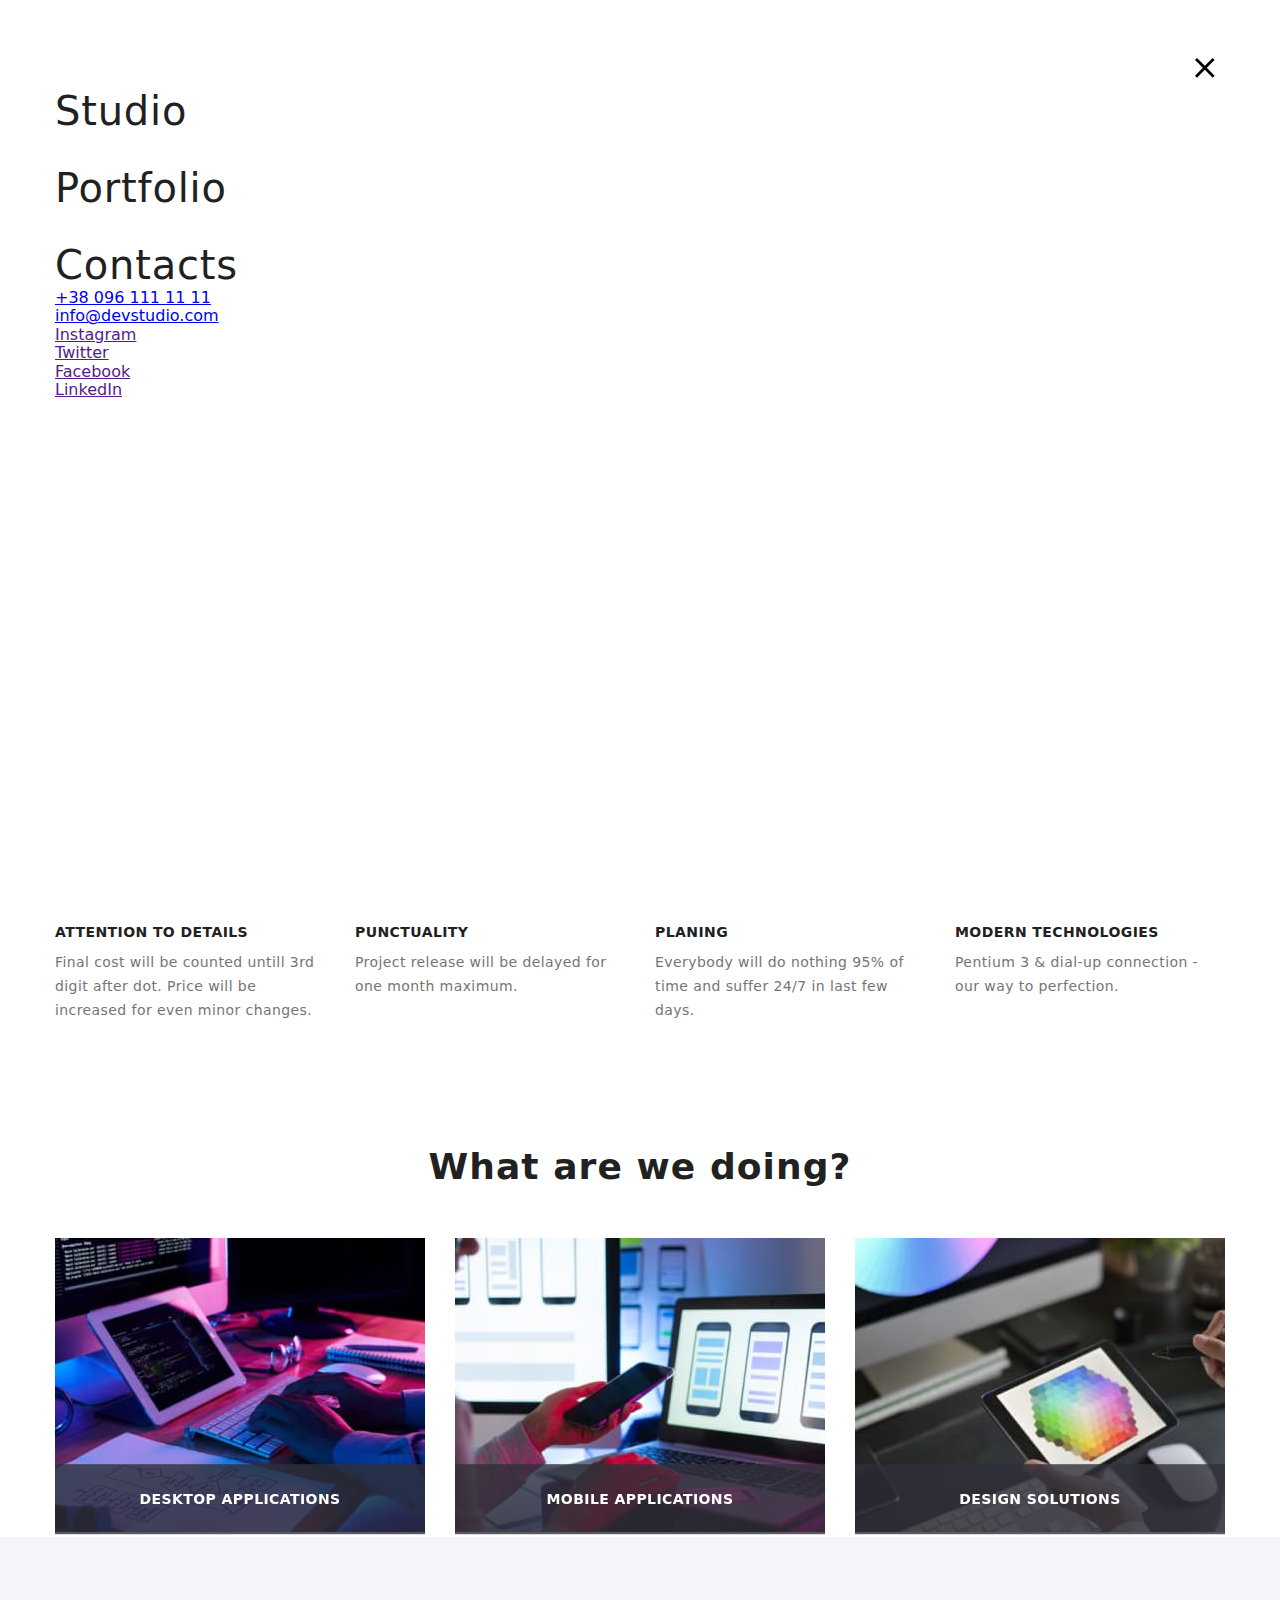
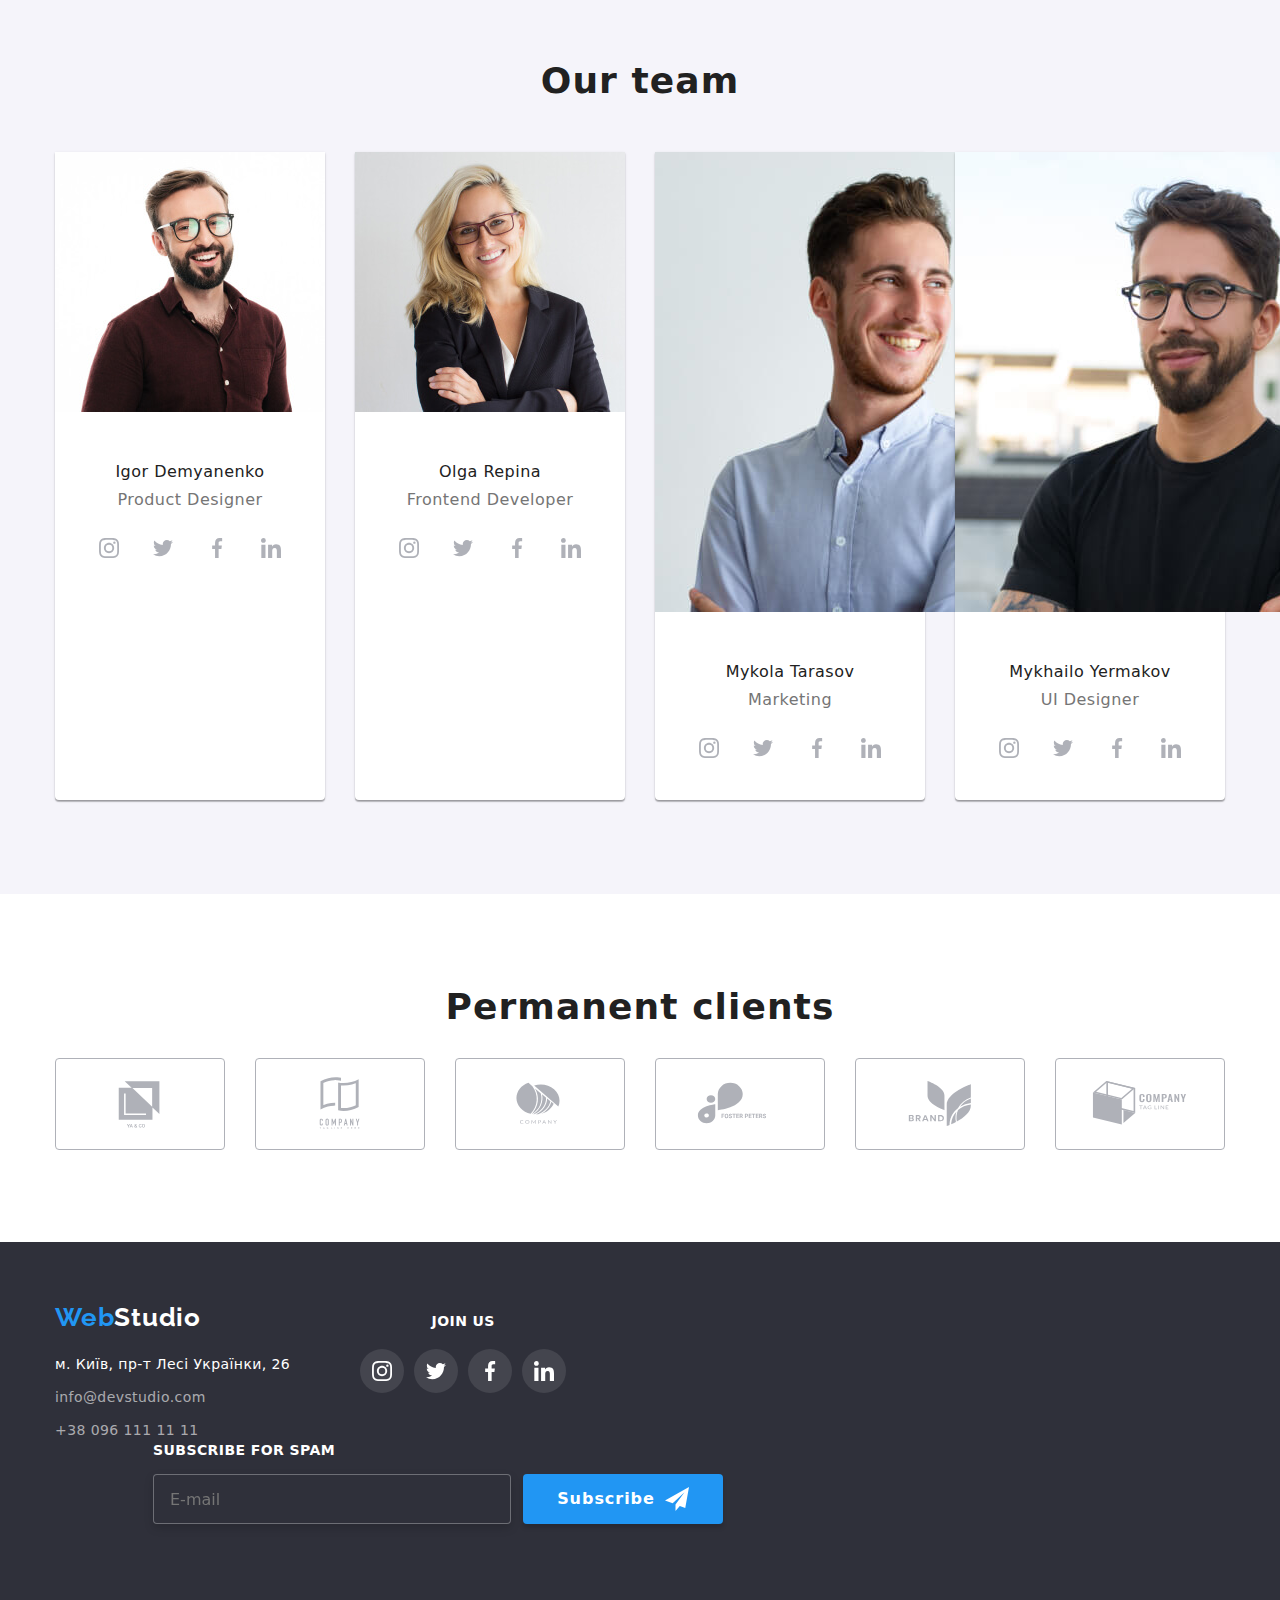
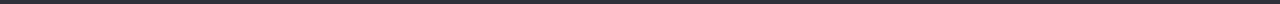
==== commit e6caabf1: "half" ====
--- a/index.html
+++ b/index.html
@@ -16,14 +16,15 @@
     <title>WebStudio</title>
   </head>
   <body>
-    <!-- <header class="header" >
+     <header class="header" >
      <div class="container flex-container">
       <div>
-        <nav class="navigation">
         <a class="logo" href="index.html">
           <span class="logo__web">Web</span
           ><span class="logo__studio">Studio</span>
-        </a>
+        </a> 
+       
+         <nav class="navigation">
         <ul class="menu list">
           <li><a class="menu__item current" href="index.html">Studio</a></li>
           <li><a class="menu__item" href="portfolio.html">Portfolio</a></li>
@@ -31,6 +32,11 @@
         </ul>
       </nav>
       </div>
+       <button type="button" class="sendwich-button">
+          <svg class="icon-menu" width="24" height="16">
+            <use href="./images/symbol-defs.svg#icon-menu_24px" width="24" height="16"></use>
+          </svg>
+        </button>
       <div class="contacts">  
         <div>
         <a class="contacts__mail" href="info@devstudio.com">
@@ -54,6 +60,61 @@
       </div>
      </div>
       
+<div class="mob-menu">
+  <div class="container">
+    <button type="button" class="mob-close-button" >
+          <svg class="icon-menu-close"  width="20" height="20">
+            <use href="./images/symbol-defs.svg#icon-close-mob" ></use>
+          </svg>
+        </button>
+
+         <ul class="mob-menu-list list">
+          <li class="mob-menu__item"><a class="mob-menu__link" href="index.html">Studio</a></li>
+          <li class="mob-menu__item"><a class="mob-menu__link" href="portfolio.html">Portfolio</a></li>
+          <li class="mob-menu__item"><a class="mob-menu__link" href="">Contacts</a></li>
+        </ul>
+          <div class="mob-contacts">  
+      <div>
+          <a class="mob-contacts__tel" href="tel:+38 096 111 11 11">
+          +38 096 111 11 11
+        </a>
+      </div>
+        <div>
+        <a class="mob-contacts__mail" href="info@devstudio.com"> 
+        info@devstudio.com
+      </a>
+      </div>
+
+            <div class="mob-social-wrap">
+              <ul class="mob-social__list">
+                  <li class="mob-social__item">
+                    <a class="mob-social__link" href=""> 
+                   Instagram
+                    </a>
+                  </li>
+                  <li class="mob-social__item">
+                    <a class="mob-social__link" href="">
+                       Twitter
+                    </a>
+                  </li>
+                  <li class="mob-social__item">
+                    <a class="mob-social__link" href="">
+                      Facebook
+                    </a>
+                  </li>
+                  <li class="mob-social__item">
+                    <a class="mob-social__link" href="">
+                       LinkedIn
+                    </a>
+                  </li>
+                </ul>
+            </div>
+
+      </div>
+</div>
+
+  </div>
+   
     </header>
     <main>
       <section class="hero">
@@ -61,7 +122,7 @@
           <h1 class="hero-title">Effective solutions for your business</h1>
         <button type="button" class="hero-button" data-modal-open><span class="hero-button-text">Request Services</span> </button>
         </div>
-      </section> -->
+      </section> 
       <section class=" section">
         <div class="container">
         <h2 hidden>Our benefits</h2>
@@ -142,16 +203,35 @@
       </section>
     <section class="team section">
         <div class="container ">
-         <h2 class="team-title ">Our team</h2>
+        <h2 class="team-title ">Our team</h2>
         <ul class="list persons">
           <li  class="persons__card">
-            <img
-              src="images/tm1.jpg"
+            <picture>
+              <source
+              srcset="./images/team1-desk.jpg 1x,
+                      ./images/team1-desk-2x.jpg 2x"
+                      media=(min-width: 1200)
+                    type="image"
+                    
+              />
+              <source
+              srcset="./images/team1-tab.jpg 1x,
+                      ./images/team1-tab-2x.jpg 2x"
+                    media="(min-width: 676)"
+                
+              />
+              <source
+              srcset="./images/team1-mob.jpg 1x,
+                      ./images/team1-mob-2x.jpg 2x"
+                    media="(max-width: 675)"
+                
+              />
+              <img
+              src="./images/team1-desk.jpg"
               alt="man in red shirt"
-              width="270"
-              height="260"
-              
-            />
+            />
+            </picture>
+            
             <div class="persons__card-sign">
               <h3 class="persons__names">Igor Demyanenko</h3>
               <p class="persons__positions">Product Designer</p>
@@ -192,12 +272,21 @@
             
           </li>
           <li class="persons__card">
-            <img
-              src="images/tm2.jpg"
+                <picture>
+              <source
+              srcset= "
+              images/team2-mob.jpg 1x,
+              images/team2-mob-2x.jpg 2x
+              "
+              media="(min-width: 480)"
+              />
+               <img
+              src="images/team2-desk.jpg"
               alt="blonde in jacket"
-              width="270"
-              height="260"
-            />
+             
+            />
+            </picture>
+           
             <div class="persons__card-sign">
               <h3 class="persons__names">Olga Repina</h3>
               <p class="persons__positions">Frontend Developer</p>
@@ -236,12 +325,19 @@
             </div>
           </li>
           <li class="persons__card">
-            <img
-              src="images/tm3.jpg"
+             <picture>
+              <source
+              srcset= "images/team3-mob.jpg 1x,
+                      images/team3-mob-2x.jpg 2x"
+                    media="(min-width: 480)"
+                    type="image"
+              />
+               <img
+              src="images/team3-mob.jpg"
               alt="man in blue shirt"
-              width="270"
-              height="260"
-            />
+            />
+            </picture>
+            
             <div class="persons__card-sign">
               <h3 class="persons__names">Mykola Tarasov</h3>
               <p class="persons__positions">Marketing</p>
@@ -281,12 +377,19 @@
            
           </li>
           <li class="persons__card">
-            <img
-              src="images/tm4.jpg"
+             <picture>
+              <source
+              srcset= "images/team4-mob.jpg 1x,
+                      images/team4-mob-2x.jpg 2x"
+                    media="(min-width: 480)"
+                    type="image"
+              />
+              <img
+              src="images/team4-mob.jpg"
               alt="man in black t-shirt"
-              width="270"
-              height="260"
-            />
+            />
+            </picture>
+           
             <div class="persons__card-sign">
               <h3 class="persons__names">Mykhailo Yermakov</h3>
               <p class="persons__positions">UI Designer</p>
@@ -328,7 +431,7 @@
         </ul> 
         </div>
         
-       <!-- </section>
+      </section>
       <section class="clients-section">
         <div class="container">
           <h2 class="clients-title ">Permanent clients</h2>
@@ -378,7 +481,8 @@
         </ul>
       </section>
     </main>
-    <footer class="footer">
+      <footer class="footer">
+      
       <div class="container common">
         <div class="footer-contacts">
           <a class="footer-logo" href="index.html">
@@ -427,6 +531,8 @@
                 </ul>
             </div>
           </div>
+          
+        
 
 
 
@@ -450,6 +556,7 @@
             </button>
             </div>
             </form>
+          </div>
           </div>
     
     
@@ -560,6 +667,6 @@
         
       </div>
     </div>
-    <script src="./js/modal.js"></script> -->
+    <script src="./js/modal.js"></script> 
   </body>
 </html>
--- a/css/main.min.css
+++ b/css/main.min.css
@@ -1 +1 @@
-:root{--hover-color: #2196f3;--focus-color: #2196f3;--main-text-color: #212121;--add-text-color: #757575;--icons-main-color: #AFB1B8;--line-height-1416: 1.14}ul,ol{margin:0;padding-left:0;list-style:none}p{margin:0}.section{padding-top:60px;padding-bottom:60px}@media screen and (min-width: 1200px){.section{padding-top:94px;padding-bottom:94px}}.container{margin-left:auto;margin-right:auto;width:100%;padding-left:15px;padding-right:15px}@media screen and (min-width: 480px){.container{width:480px}}@media screen and (min-width: 768px){.container{width:768px}}@media screen and (min-width: 1200px){.container{width:1200px}}header{background-color:#fff;border-bottom:1px solid #ececec;padding-top:24px;padding-bottom:25px}.flex-container{display:flex;align-items:center}.list{list-style:none;margin-top:0;margin-bottom:0;padding-left:0}.navigation{display:flex;align-items:center}.logo{font-family:"Raleway";font-weight:700;font-size:26px;line-height:1.1923076923;text-decoration:none;cursor:pointer}.logo__web{font-weight:700;font-size:26px;line-height:1.19;letter-spacing:.03em;color:#2196f3}.logo__studio{font-weight:700;font-size:26px;line-height:1.19;letter-spacing:.03em;color:#000;text-decoration:none}.menu{font-weight:500;font-size:14px;line-height:1.14;letter-spacing:.02em;color:var(--main-text-color);text-decoration:none;margin-bottom:0;margin-left:93px;display:flex;gap:50px}.menu__item{position:relative;font-weight:500;font-size:14px;line-height:1.14;letter-spacing:.02em;color:var(--main-text-color);text-decoration:none;padding-top:24px;padding-bottom:33px;transition-property:var(--hover-color);transition-duration:250ms;transition-timing-function:cubic-bezier(0.4, 1, 0.2, 1)}.menu__item:hover{color:var(--hover-color)}.menu__item:focus{color:var(--focus-color)}.menu .menu__item.current{color:var(--focus-color)}.current::after{content:"";position:absolute;bottom:-1px;display:block;width:100%;height:4px;background-color:var(--focus-color);border-radius:2px}.contacts{margin-left:auto;display:flex;gap:30px}.contacts__mail{display:flex;font-weight:500;font-size:14px;line-height:1.14;letter-spacing:.02em;color:#757575;text-decoration:none;display:flex;align-items:center;transition-property:color;transition-duration:250ms;transition-timing-function:cubic-bezier(0.4, 1, 0.2, 1)}.contacts__mail:hover,.contacts__mail:focus{color:var(--hover-color)}.contacts__Micon{display:flex;width:16px;height:12px;fill:currentColor;margin-right:10px;transition-property:fill;transition-duration:250ms;transition-timing-function:cubic-bezier(0.4, 1, 0.2, 1)}.contacts__Micon:hover,.contacts__Micon:focus{fill:var(--hover-color)}.contacts__Ticon{display:flex;width:10px;height:16px;fill:currentColor;margin-right:10px;transition-property:var(--hover-color),fill;transition-duration:250ms;transition-timing-function:cubic-bezier(0.4, 1, 0.2, 1)}.contacts__tel{font-weight:500;font-size:14px;line-height:1.14;letter-spacing:.02em;color:#757575;text-decoration:none;display:flex;align-items:center;transition-property:color;transition-duration:250ms;transition-timing-function:cubic-bezier(0.4, 1, 0.2, 1)}.contacts__tel:hover,.contacts__tel:focus{color:var(--hover-color)}.fltr-list{list-style:none;display:flex;flex-wrap:wrap;justify-content:center;gap:8px;margin-bottom:50px}.fltr-button{background:#f5f4fa;border-radius:4px;border-style:none;cursor:pointer;padding:6px 22px;display:block;transition-property:background-color,color;transition-duration:250ms;transition-timing-function:cubic-bezier(0.4, 1, 0.2, 1)}.fltr-button:hover{background-color:var(--hover-color);color:#fff}.fltr-button:focus{background:var(--focus-color);color:#fff}.fltr-txt{font-family:"Roboto";font-weight:500;font-size:16px;line-height:1.62;text-align:center;letter-spacing:.03em}.card-list{list-style:none;display:flex;flex-wrap:wrap;gap:30px}.wrap{position:relative;overflow:hidden}.card-item{text-decoration:none;display:block;transition-property:box-shadow;transition-duration:250ms;transition-timing-function:cubic-bezier(0.4, 1, 0.2, 1)}.card-item:hover{box-shadow:0px 1px 1px rgba(0,0,0,.12),0px 4px 4px rgba(0,0,0,.06),1px 4px 6px rgba(0,0,0,.16)}.card-sign{border-bottom:1px solid #eee;border-left:1px solid #eee;border-right:1px solid #eee;padding:24px 20px}.card-title{font-weight:700;font-size:18px;line-height:2;letter-spacing:.06em;color:#212121}.card-type{font-weight:400;font-size:16px;line-height:1.88;letter-spacing:.03em;color:#757575;margin-top:4px}.card-top-text{position:absolute;top:0;left:0;color:#fff;font-weight:400;font-size:18px;line-height:1.56;letter-spacing:.03em;background-color:rgba(33,150,243,.9);padding:40px;height:100%;transform:translateY(100%);transition:1000ms;overflow:auto}.card-item:hover .card-top-text{transform:translateY(0)}.hero{background:#2f303a;text-align:center;padding-top:200px;padding-bottom:200px;background-image:linear-gradient(rgba(47, 48, 58, 0.4), rgba(47, 48, 58, 0.4)),url(../images/bg_hero_image.jpg);background-repeat:no-repeat;background-size:cover;background-position:center}.hero-title{font-weight:900;font-size:44px;line-height:1.36;text-align:center;letter-spacing:.06em;text-transform:uppercase;color:#fff;width:696px;margin:0 auto}.hero-button{background:#2196f3;box-shadow:0px 4px 4px rgba(0,0,0,.15);border-radius:4px;cursor:pointer;min-width:216px;padding:0;border:none;margin-top:30px}.hero-button-text{font-family:"Roboto";font-weight:700;font-size:16px;line-height:1.88;text-align:center;letter-spacing:.06em;color:#fff;display:block;margin-top:10px;margin-bottom:10px}.benefits{display:flex;flex-wrap:wrap;gap:30px}.benefits__item{min-width:270px;width:100%}.benefits__item::before{content:"";display:block;height:120px;border-radius:4px;background-color:#f5f4fa;background-repeat:no-repeat;background-position:center;margin-bottom:30px}@media screen and (min-width: 768px){.benefits__item{width:calc((100% - 30px)/2)}}@media screen and (min-width: 1200px){.benefits__item{width:calc((100% - 90px)/4)}}.icon-antenna::before{background-image:url(../images/antenna\ 1.svg)}.icon-clock::before{background-image:url(../images/clock\ 1.svg)}.icon-diagram::before{background-image:url(../images/diagram\ 1.svg)}.icon-astronaut::before{background-image:url(../images/astronaut\ 1.svg)}.benefits__title{font-weight:700;font-size:14px;line-height:1.14;letter-spacing:.03em;text-transform:uppercase;color:#212121;margin-top:0;margin-bottom:10px;text-align:center}@media screen and (min-width: 768px){.benefits__title{text-align:left}}.benefits__text{font-weight:400;font-size:14px;line-height:1.71;letter-spacing:.03em;color:var(--add-text-color);margin-top:0}.what-title{font-weight:700;font-size:36px;line-height:1.16;text-align:center;letter-spacing:.03em;color:#212121;margin-bottom:50px}.flex-what{display:flex;gap:30px;align-items:center;width:calc(100% - 30px)}.what-section{padding-bottom:94px;display:none}@media screen and (min-width: 480px){.what-section{display:none}}@media screen and (min-width: 768px){.what-section{display:none}}@media screen and (min-width: 1200px){.what-section{display:contents;padding-bottom:94px}}.what-top-text{position:absolute;font-weight:700;font-size:14px;line-height:16px;text-align:center;letter-spacing:.03em;text-transform:uppercase;color:#fff;background:rgba(47,48,58,.8);padding-top:27px;padding-bottom:27px;margin:0;transform:translate(0%, -104%);z-index:1;display:flex;width:100%;justify-content:center}.what-wrap{position:relative}.team-title{font-weight:700;font-size:36px;line-height:1.16;text-align:center;letter-spacing:.03em;color:var(--main-text-color);margin-bottom:50px}.persons{display:flex;flex-wrap:wrap;justify-content:center;gap:30px}.persons__names{font-weight:500;font-size:16px;line-height:1.18;text-align:center;letter-spacing:.03em;color:var(--main-text-color);margin-bottom:10px}.persons__positions{font-weight:400;font-size:16px;line-height:1.18;text-align:center;letter-spacing:.03em;color:var(--add-text-color)}.team{background:#f5f4fa;padding-bottom:94px}.persons__card-sign{padding-bottom:16px;padding-top:30px}.persons__card{background:#fff;display:block;width:100%;box-shadow:0px 1px 3px rgba(0,0,0,.12),0px 1px 1px rgba(0,0,0,.14),0px 2px 1px rgba(0,0,0,.2);border-radius:0px 0px 4px 4px}@media screen and (min-width: 480px){.persons__card{width:480px}}@media screen and (min-width: 768px){.persons__card{width:calc((100% - 30px)/2)}}@media screen and (min-width: 1200px){.persons__card{width:calc((100% - 90px)/4)}}.social-wrap{padding-bottom:30px}.social__list{list-style:none;display:flex;align-items:center;justify-content:center;padding-left:0;gap:10px}.social__link{width:44px;height:44px;border-radius:50%;background-color:rgba(0,0,0,0);display:flex;align-items:center;justify-content:center;fill:#afb1b8;transition-property:background-color,fill;transition-duration:250ms;transition-timing-function:cubic-bezier(0.4, 1, 0.2, 1)}.social__item :hover,.social__item :focus{background-color:var(--hover-color);fill:#fff}.clients-section{background-color:#fff;padding-top:94px;padding-bottom:94px}.clients-title{font-weight:700;font-size:36px;line-height:1.1666666667;text-align:center;letter-spacing:.03em;color:#212121;margin-bottom:50px}.clients-list{list-style:none;display:flex;align-items:center;justify-content:center;padding-left:0;margin:0}.clients-item:not(:last-child){margin-right:30px}.clients-link{display:flex;width:170px;height:92px;fill:var(--icons-main-color);justify-content:center;align-items:center;border:1px solid #afb1b8;border-radius:4px;fill:var(--icons-main-color);transition-property:border,fill;transition-duration:250ms;transition-timing-function:cubic-bezier(0.4, 1, 0.2, 1)}.clients-link:hover,.clients-link:focus{border-color:var(--focus-color);fill:var(--hover-color)}.footer{background:#2f303a;padding-top:60px;padding-bottom:60px}.footer-logo{font-family:"Raleway";font-weight:700;font-size:26px;line-height:1.1923076923;text-decoration:none;cursor:pointer;display:block;margin-bottom:20px}.footer-studio{font-weight:700;font-size:26px;line-height:1.19;letter-spacing:.03em;color:#fff}.adress{font-style:normal;font-weight:400;font-size:14px;line-height:1.71;letter-spacing:.03em;color:#fff;display:block;margin-bottom:9px}.nav-site-footer{font-weight:400;font-size:14px;line-height:1.71;letter-spacing:.03em;color:rgba(255,255,255,.6);text-decoration:none;display:block;margin-bottom:9px}.nav-tel-footer{font-weight:400;font-size:14px;line-height:1.71;letter-spacing:.03em;color:rgba(255,255,255,.6);text-decoration:none;display:block}.footer-join{display:block;margin-left:70px}.common{display:flex;align-items:baseline}.footer-join-title{margin-bottom:20px;font-weight:700;font-size:14px;line-height:1.1428571429;letter-spacing:.03em;text-transform:uppercase;color:#fff}.footer-join-soc-list{list-style:none;display:flex;align-items:center;justify-content:center;padding-left:0}.footer-join-soc-item:not(:last-child){margin-right:10px}.footer-join-soc-link{width:44px;height:44px;border-radius:50%;background-color:rgba(255,255,255,.1);display:flex;align-items:center;justify-content:center;fill:#fff;transition-property:background-color;transition-duration:250ms;transition-timing-function:cubic-bezier(0.4, 1, 0.2, 1)}.footer-join-soc-item :hover,.footer-join-soc-item :focus{background-color:var(--hover-color)}.subscribe{margin-left:98px;display:flex;align-items:center}.subscribe-form{display:flex;flex-direction:column}.subscribe-title{font-weight:700;font-size:14px;line-height:var(--line-height-1416);letter-spacing:.03em;text-transform:uppercase;color:#fff;margin-bottom:15px}.subscribe-wrap{display:flex}.subscribe-input{width:358px;height:50px;border:1px solid rgba(255,255,255,.3);filter:drop-shadow(0px 4px 4px rgba(0, 0, 0, 0.15));border-radius:4px;background-color:#2f303a;padding:15px 16px;margin-right:12px;color:#fff}.subscribe-button{width:200px;height:50px;background:#2196f3;box-shadow:0px 4px 4px rgba(0,0,0,.15);border-radius:4px;display:flex;align-items:center;justify-content:center;border-style:none}.subscribe-button-text{font-weight:700;font-size:16px;line-height:1.88;letter-spacing:.06em;color:#fff;margin-right:10px}.button-icon{fill:#fff}.backdrop{width:100%;height:100%;position:fixed;top:0;background-color:rgba(0,0,0,.2);z-index:2;transition:opacity 300ms linear,visibility 300ms linear}.modal{min-width:528px;height:581px;background-color:#fff;position:absolute;left:50%;top:50%;transform:translate(-50%, -50%) scale(1);transition:transform 300ms}.backdrop.is-hidden .modal{transform:translate(-50%, -50%) scale(0)}.modal-close-button{height:30px;width:30px;border-radius:50%;background:#fff;border:1px solid rgba(0,0,0,.1);position:absolute;top:8px;right:8px;display:flex;justify-content:center;align-items:center;cursor:pointer}.modal-close-button:hover{fill:var(--hover-color)}.modal-close-icon{padding:0;height:11px;width:11px;display:block;transition-property:fill;transition-duration:250ms;transition-timing-function:cubic-bezier(0.4, 1, 0.2, 1)}.is-hidden{opacity:0;visibility:hidden;pointer-events:none;position:absolute;height:0px;width:0px;white-space:nowrap;margin:-1px;overflow:hidden;border:0}.modal-form{display:flex;flex-direction:column;padding:40px}.modal-title{font-weight:700;font-size:20px;line-height:23px;text-align:center;letter-spacing:.03em;color:#212121;margin-bottom:12px}.modal-input{height:40px;width:100%;padding:0 0 0 42px;margin:0;font-weight:400;font-size:12px;line-height:14px;letter-spacing:.01em;border:1px solid rgba(33,33,33,.2);border-radius:4px;margin-top:5px;outline:rgba(0,0,0,0);transition-property:var(--hover-color),fill;transition-duration:250ms;transition-timing-function:cubic-bezier(0.4, 1, 0.2, 1)}.modal-input:focus{border:1px solid #2196f3}.modal-input:focus+.input-icon{fill:var(--focus-color)}.field{margin-bottom:10px}.label-title{font-weight:400;font-size:12px;line-height:1.1666666667;letter-spacing:.01em;color:var(--add-text-color)}.modal-input-comment{height:120px;width:100%;font-weight:400;font-size:12px;line-height:14px;letter-spacing:.01em;color:rgba(117,117,117,.5);resize:none;padding:15px 12px;border:1px solid rgba(33,33,33,.2);border-radius:4px;outline:rgba(0,0,0,0);margin-top:5px;transition-property:var(--hover-color),fill;transition-duration:250ms;transition-timing-function:cubic-bezier(0.4, 1, 0.2, 1)}.modal-input-comment:focus{border:1px solid #2196f3}.modal-checkbox{margin:20px auto 30px auto}.modal-checkbox :checked+.modal-checkbox-text span{background-color:var(--focus-color);border-color:rgba(0,0,0,0);fill:#fff}.modal-checkbox-text{font-weight:400;font-size:14px;line-height:1.71;letter-spacing:.03em;color:var(--add-text-color);display:flex;align-items:center;justify-content:center}.modal-checkbox-text span{width:15px;height:16px;border:2px solid #212121;border-radius:2px;margin-right:7px;display:flex;align-items:center;justify-content:center;fill:rgba(0,0,0,0);transition-property:var(--hover-color),fill;transition-duration:250ms;transition-timing-function:cubic-bezier(0.4, 1, 0.2, 1)}.modal-submit-button{width:200px;height:50px;margin-right:auto;margin-left:auto;background:#188ce8;box-shadow:0px 4px 4px rgba(0,0,0,.15);border-radius:4px;cursor:pointer;border-color:rgba(0,0,0,0)}.modal-button-text{font-family:"Roboto";font-style:normal;font-weight:700;font-size:16px;line-height:1.88;letter-spacing:.06em;color:#fff}.modal-contract{color:var(--focus-color);font-weight:400;font-size:14px;line-height:1.71;letter-spacing:.03em;margin-left:5px}.input-wrap{position:relative}.input-icon{position:absolute;display:block;top:58%;left:15px;transform:translateY(-50%)}/*# sourceMappingURL=main.min.css.map */+:root{--hover-color: #2196f3;--focus-color: #2196f3;--main-text-color: #212121;--add-text-color: #757575;--icons-main-color: #AFB1B8;--line-height-1416: 1.14}ul,ol{margin:0;padding-left:0;list-style:none}p{margin:0}.section{padding-top:60px;padding-bottom:60px}@media screen and (min-width: 1200px){.section{padding-top:94px;padding-bottom:94px}}.container{margin-left:auto;margin-right:auto;width:100%;padding-left:15px;padding-right:15px}@media screen and (min-width: 480px){.container{width:480px}}@media screen and (min-width: 768px){.container{width:768px}}@media screen and (min-width: 1200px){.container{width:1200px}}header{background-color:#fff;border-bottom:1px solid #ececec;padding-top:24px;padding-bottom:25px}.flex-container{display:flex;align-items:center}.list{list-style:none;margin-top:0;margin-bottom:0;padding-left:0}.navigation{display:flex;align-items:center}.logo{font-family:"Raleway";font-weight:700;font-size:26px;line-height:1.1923076923;text-decoration:none;cursor:pointer}.logo__web{font-weight:700;font-size:26px;line-height:1.19;letter-spacing:.03em;color:#2196f3}.logo__studio{font-weight:700;font-size:26px;line-height:1.19;letter-spacing:.03em;color:#000;text-decoration:none}.menu{font-weight:500;font-size:14px;line-height:1.14;letter-spacing:.02em;color:var(--main-text-color);text-decoration:none;margin-bottom:0;margin-left:93px;gap:50px;display:none}.menu__item{position:relative;font-weight:500;font-size:14px;line-height:1.14;letter-spacing:.02em;color:var(--main-text-color);text-decoration:none;padding-top:24px;padding-bottom:33px;transition-property:var(--hover-color);transition-duration:250ms;transition-timing-function:cubic-bezier(0.4, 1, 0.2, 1)}.menu__item:hover{color:var(--hover-color)}.menu__item:focus{color:var(--focus-color)}.menu .menu__item.current{color:var(--focus-color)}.current::after{content:"";position:absolute;bottom:-1px;display:block;width:100%;height:4px;background-color:var(--focus-color);border-radius:2px}.contacts{margin-left:auto;gap:30px;display:none}.contacts__mail{display:flex;font-weight:500;font-size:14px;line-height:1.14;letter-spacing:.02em;color:#757575;text-decoration:none;display:flex;align-items:center;transition-property:color;transition-duration:250ms;transition-timing-function:cubic-bezier(0.4, 1, 0.2, 1)}.contacts__mail:hover,.contacts__mail:focus{color:var(--hover-color)}.contacts__Micon{display:flex;width:16px;height:12px;fill:currentColor;margin-right:10px;transition-property:fill;transition-duration:250ms;transition-timing-function:cubic-bezier(0.4, 1, 0.2, 1)}.contacts__Micon:hover,.contacts__Micon:focus{fill:var(--hover-color)}.contacts__Ticon{display:flex;width:10px;height:16px;fill:currentColor;margin-right:10px;transition-property:var(--hover-color),fill;transition-duration:250ms;transition-timing-function:cubic-bezier(0.4, 1, 0.2, 1)}.contacts__tel{font-weight:500;font-size:14px;line-height:1.14;letter-spacing:.02em;color:#757575;text-decoration:none;display:flex;align-items:center;transition-property:color;transition-duration:250ms;transition-timing-function:cubic-bezier(0.4, 1, 0.2, 1)}.contacts__tel:hover,.contacts__tel:focus{color:var(--hover-color)}.sendwich-button{margin-left:auto;background-color:rgba(0,0,0,0);border:none}.mob-menu{position:fixed;top:0;background-color:#fff;width:100vw;height:100vh;z-index:1;padding-top:48px;padding-bottom:48px}.mob-menu-list{list-style:none}.mob-menu__link{font-weight:500;font-size:40px;line-height:1.175;letter-spacing:.02em;color:#212121;text-decoration:none}.mob-menu__link:hover{color:var(--hover-color)}.mob-menu__link:focus{color:var(--focus-color)}.mob-menu__item:not(:last-child){margin-bottom:30px}.mob-close-button{width:40px;height:40px;background-color:rgba(0,0,0,0);border:none;padding:0;margin-left:auto;display:flex;align-items:center;justify-content:center}.hero{background:#2f303a;text-align:center;padding-top:118px;padding-bottom:118px;background-image:linear-gradient(rgba(47, 48, 58, 0.4), rgba(47, 48, 58, 0.4)),url(../images/hero-mob.jpg);background-repeat:no-repeat;background-size:cover;background-position:center;width:100%}@media(min-device-pixel-ratio: 2),(-webkit-min-device-pixel-ratio: 2),(min-resolution: 192dpi),(min-resolution: 2dppx){.hero{background-image:linear-gradient(rgba(47, 48, 58, 0.4), rgba(47, 48, 58, 0.4)),url(../images/hero-mob-2x.jpg)}}@media screen and (min-width: 480px){.hero{width:100%;background-size:cover}}@media screen and (min-width: 768px){.hero{padding-top:118px;padding-bottom:118px;background-image:linear-gradient(rgba(47, 48, 58, 0.4), rgba(47, 48, 58, 0.4)),url(../images/hero-tab.jpg)}}@media screen and (min-width: 768px)and (min-device-pixel-ratio: 2),screen and (min-width: 768px)and (-webkit-min-device-pixel-ratio: 2),screen and (min-width: 768px)and (min-resolution: 192dpi),screen and (min-width: 768px)and (min-resolution: 2dppx){.hero{background-image:linear-gradient(rgba(47, 48, 58, 0.4), rgba(47, 48, 58, 0.4)),url(../images/hero-tab-2x.jpg)}}@media screen and (min-width: 1200px){.hero{padding-top:200px;padding-bottom:200px;background-image:linear-gradient(rgba(47, 48, 58, 0.4), rgba(47, 48, 58, 0.4)),url(../images/bg_hero_image.jpg)}}@media screen and (min-width: 1200px)and (min-device-pixel-ratio: 2),screen and (min-width: 1200px)and (-webkit-min-device-pixel-ratio: 2),screen and (min-width: 1200px)and (min-resolution: 192dpi),screen and (min-width: 1200px)and (min-resolution: 2dppx){.hero{background-image:linear-gradient(rgba(47, 48, 58, 0.4), rgba(47, 48, 58, 0.4)),url(../images/hero-desk-2x.jpg)}}.hero-title{font-weight:900;font-size:26px;line-height:1.62;text-align:center;letter-spacing:.06em;text-transform:uppercase;color:#fff;width:100%;margin:0 auto}@media screen and (min-width: 480px){.hero-title{font-weight:900;font-size:26px;line-height:1.62;color:#fff}}@media screen and (min-width: 768px){.hero-title{width:768px;padding-left:200px;padding-right:200px}}@media screen and (min-width: 1200px){.hero-title{width:1200px;font-weight:900;font-size:44px;line-height:1.36}}.hero-button{background:#2196f3;box-shadow:0px 4px 4px rgba(0,0,0,.15);border-radius:4px;cursor:pointer;min-width:216px;padding:0;border:none;margin-top:30px}.hero-button-text{font-family:"Roboto";font-weight:700;font-size:16px;line-height:1.88;text-align:center;letter-spacing:.06em;color:#fff;display:block;margin-top:10px;margin-bottom:10px}.fltr-list{list-style:none;display:flex;flex-wrap:wrap;justify-content:center;gap:8px;margin-bottom:50px}.fltr-button{background:#f5f4fa;border-radius:4px;border-style:none;cursor:pointer;padding:6px 22px;display:block;transition-property:background-color,color;transition-duration:250ms;transition-timing-function:cubic-bezier(0.4, 1, 0.2, 1)}.fltr-button:hover{background-color:var(--hover-color);color:#fff}.fltr-button:focus{background:var(--focus-color);color:#fff}.fltr-txt{font-family:"Roboto";font-weight:500;font-size:16px;line-height:1.62;text-align:center;letter-spacing:.03em}.card-list{list-style:none;display:flex;flex-wrap:wrap;gap:30px}.wrap{position:relative;overflow:hidden}.card-item{text-decoration:none;display:block;transition-property:box-shadow;transition-duration:250ms;transition-timing-function:cubic-bezier(0.4, 1, 0.2, 1)}.card-item:hover{box-shadow:0px 1px 1px rgba(0,0,0,.12),0px 4px 4px rgba(0,0,0,.06),1px 4px 6px rgba(0,0,0,.16)}.card-sign{border-bottom:1px solid #eee;border-left:1px solid #eee;border-right:1px solid #eee;padding:24px 20px}.card-title{font-weight:700;font-size:18px;line-height:2;letter-spacing:.06em;color:#212121}.card-type{font-weight:400;font-size:16px;line-height:1.88;letter-spacing:.03em;color:#757575;margin-top:4px}.card-top-text{position:absolute;top:0;left:0;color:#fff;font-weight:400;font-size:18px;line-height:1.56;letter-spacing:.03em;background-color:rgba(33,150,243,.9);padding:40px;height:100%;transform:translateY(100%);transition:1000ms;overflow:auto}.card-item:hover .card-top-text{transform:translateY(0)}.benefits{display:flex;flex-wrap:wrap;gap:30px}.benefits__item{min-width:270px;width:100%}.benefits__item::before{content:"";display:block;height:120px;border-radius:4px;background-color:#f5f4fa;background-repeat:no-repeat;background-position:center;margin-bottom:30px}@media screen and (min-width: 768px){.benefits__item{width:calc((100% - 30px)/2)}}@media screen and (min-width: 1200px){.benefits__item{width:calc((100% - 90px)/4)}}.icon-antenna::before{background-image:url(../images/antenna\ 1.svg)}.icon-clock::before{background-image:url(../images/clock\ 1.svg)}.icon-diagram::before{background-image:url(../images/diagram\ 1.svg)}.icon-astronaut::before{background-image:url(../images/astronaut\ 1.svg)}.benefits__title{font-weight:700;font-size:14px;line-height:1.14;letter-spacing:.03em;text-transform:uppercase;color:#212121;margin-top:0;margin-bottom:10px;text-align:center}@media screen and (min-width: 768px){.benefits__title{text-align:left}}.benefits__text{font-weight:400;font-size:14px;line-height:1.71;letter-spacing:.03em;color:var(--add-text-color);margin-top:0}.what-title{font-weight:700;font-size:36px;line-height:1.16;text-align:center;letter-spacing:.03em;color:#212121;margin-bottom:50px}.flex-what{display:flex;gap:30px;align-items:center;width:calc(100% - 30px)}.what-section{padding-bottom:94px;display:none}@media screen and (min-width: 480px){.what-section{display:none}}@media screen and (min-width: 768px){.what-section{display:none}}@media screen and (min-width: 1200px){.what-section{display:contents;padding-bottom:94px}}.what-top-text{position:absolute;font-weight:700;font-size:14px;line-height:16px;text-align:center;letter-spacing:.03em;text-transform:uppercase;color:#fff;background:rgba(47,48,58,.8);padding-top:27px;padding-bottom:27px;margin:0;transform:translate(0%, -104%);z-index:1;display:flex;width:100%;justify-content:center}.what-wrap{position:relative}.team-title{font-weight:700;font-size:36px;line-height:1.16;text-align:center;letter-spacing:.03em;color:var(--main-text-color);margin-bottom:50px}.persons{display:flex;flex-wrap:wrap;justify-content:center;gap:30px}.persons__names{font-weight:500;font-size:16px;line-height:1.18;text-align:center;letter-spacing:.03em;color:var(--main-text-color);margin-bottom:10px}.persons__positions{font-weight:400;font-size:16px;line-height:1.18;text-align:center;letter-spacing:.03em;color:var(--add-text-color)}.team{background:#f5f4fa;padding-bottom:94px}.persons__card-sign{padding-bottom:16px;padding-top:30px}.persons__card{background:#fff;display:block;width:100%;box-shadow:0px 1px 3px rgba(0,0,0,.12),0px 1px 1px rgba(0,0,0,.14),0px 2px 1px rgba(0,0,0,.2);border-radius:0px 0px 4px 4px}@media screen and (min-width: 480px){.persons__card{width:480px}}@media screen and (min-width: 768px){.persons__card{width:calc((100% - 30px)/2)}}@media screen and (min-width: 1200px){.persons__card{width:calc((100% - 90px)/4)}}.social-wrap{padding-bottom:30px}.social__list{list-style:none;display:flex;align-items:center;justify-content:center;padding-left:0;gap:10px}.social__link{width:44px;height:44px;border-radius:50%;background-color:rgba(0,0,0,0);display:flex;align-items:center;justify-content:center;fill:#afb1b8;transition-property:background-color,fill;transition-duration:250ms;transition-timing-function:cubic-bezier(0.4, 1, 0.2, 1)}.social__item :hover,.social__item :focus{background-color:var(--hover-color);fill:#fff}.clients-section{background-color:#fff;padding-top:60px;padding-bottom:60px}@media screen and (min-width: 1200px){.clients-section{padding-top:92px;padding-bottom:92px}}.clients-title{font-weight:700;font-size:36px;line-height:1.1666666667;text-align:center;letter-spacing:.03em;color:#212121;margin-bottom:30px;margin-top:0}.clients-item{empty-cells:inherit;width:100%}@media screen and (min-width: 480px){.clients-item{width:calc((100% - 30px)/2)}}@media screen and (min-width: 768px){.clients-item{width:calc((100% - 60px)/3)}}@media screen and (min-width: 1200px){.clients-item{width:calc((100% - 150px)/6)}}.clients-list{list-style:none;display:flex;flex-wrap:wrap;align-items:center;justify-content:center;padding-left:0;margin:0;gap:30px}.clients-link{display:flex;width:170px;height:92px;fill:var(--icons-main-color);justify-content:center;align-items:center;border:1px solid #afb1b8;border-radius:4px;width:100%;fill:var(--icons-main-color);transition-property:border,fill;transition-duration:250ms;transition-timing-function:cubic-bezier(0.4, 1, 0.2, 1)}.clients-link:hover,.clients-link:focus{border-color:var(--focus-color);fill:var(--hover-color)}.footer{background:#2f303a;padding-top:60px;padding-bottom:60px}.footer-logo{font-family:"Raleway";font-weight:700;font-size:26px;line-height:1.1923076923;text-decoration:none;cursor:pointer;display:block;margin-bottom:20px}.footer-studio{font-weight:700;font-size:26px;line-height:1.19;letter-spacing:.03em;color:#fff}.footer-contacts{margin:auto;text-align:center}@media screen and (min-width: 1200px){.footer-contacts{margin:0;text-align:left}}.adress{font-style:normal;font-weight:400;font-size:14px;line-height:1.71;letter-spacing:.03em;color:#fff;display:block;margin-bottom:9px}.nav-site-footer{font-weight:400;font-size:14px;line-height:1.71;letter-spacing:.03em;color:rgba(255,255,255,.6);text-decoration:none;display:block;margin-bottom:9px}.nav-tel-footer{font-weight:400;font-size:14px;line-height:1.71;letter-spacing:.03em;color:rgba(255,255,255,.6);text-decoration:none;display:block}.footer-join{display:block;margin-top:60px}@media screen and (min-width: 768px){.footer-join{margin-top:0}}@media screen and (min-width: 1200px){.footer-join{margin-left:70px}}.common{display:flex;flex-wrap:wrap;flex-direction:column}@media screen and (min-width: 480px){.common{width:480px}}@media screen and (min-width: 768px){.common{width:768px;flex-direction:row;gap:167px;align-items:baseline}}@media screen and (min-width: 1200px){.common{width:1200px;gap:0}}.footer-join-title{margin-bottom:20px;margin-top:0;font-weight:700;font-size:14px;line-height:1.1428571429;letter-spacing:.03em;text-transform:uppercase;color:#fff;text-align:center}@media screen and (min-width: 768px){.footer-join-title{padding-top:5px}}.footer-join-soc-list{list-style:none;display:flex;align-items:center;justify-content:center;padding-left:0;gap:10px}.footer-join-soc-link{width:44px;height:44px;border-radius:50%;background-color:rgba(255,255,255,.1);display:flex;align-items:center;justify-content:center;fill:#fff;transition-property:background-color;transition-duration:250ms;transition-timing-function:cubic-bezier(0.4, 1, 0.2, 1)}.footer-join-soc-item :hover,.footer-join-soc-item :focus{background-color:var(--hover-color)}.subscribe{display:flex;justify-content:center;margin-top:60px}@media screen and (min-width: 768px){.subscribe{margin:auto}}@media screen and (min-width: 1200px){.subscribe{margin-left:98px}}.subscribe-form{display:flex;flex-direction:column;width:100%}.subscribe-title{font-weight:700;font-size:14px;line-height:var(--line-height-1416);letter-spacing:.03em;text-transform:uppercase;text-align:center;color:#fff;margin-bottom:15px}@media screen and (min-width: 1200px){.subscribe-title{text-align:left}}.subscribe-wrap{display:flex;flex-wrap:wrap;justify-content:center}@media screen and (min-width: 480px){.subscribe-wrap{width:480px;margin:auto}}@media screen and (min-width: 768px){.subscribe-wrap{flex-direction:column}}@media screen and (min-width: 1200px){.subscribe-wrap{display:flex;flex-direction:row;width:auto}}.subscribe-input{width:calc(100% - 15px);height:50px;border:1px solid rgba(255,255,255,.3);filter:drop-shadow(0px 4px 4px rgba(0, 0, 0, 0.15));border-radius:4px;background-color:#2f303a;padding:15px 16px;color:#fff}@media screen and (min-width: 480px){.subscribe-input{max-width:450px}}@media screen and (min-width: 768px){.subscribe-input{width:768px;margin:0 auto 20px auto}}@media screen and (min-width: 1200px){.subscribe-input{margin-right:12px;width:358px;margin-left:0}}.subscribe-button{width:200px;height:50px;background:#2196f3;box-shadow:0px 4px 4px rgba(0,0,0,.15);border-radius:4px;display:flex;align-items:center;justify-content:center;border-style:none;margin-top:20px;cursor:pointer}@media screen and (min-width: 768px){.subscribe-button{margin:auto}}@media screen and (min-width: 1200px){.subscribe-button{margin:0}}.subscribe-button-text{font-weight:700;font-size:16px;line-height:1.88;letter-spacing:.06em;color:#fff;margin-right:10px}.button-icon{fill:#fff}.backdrop{width:100%;height:100%;position:fixed;top:0;background-color:rgba(0,0,0,.2);z-index:2;transition:opacity 300ms linear,visibility 300ms linear}.modal{max-width:450px;height:609px;background-color:#fff;position:absolute;left:50%;top:50%;transform:translate(-50%, -50%) scale(1);transition:transform 300ms}@media screen and (min-width: 480px){.modal{min-width:450px;height:609px}}@media screen and (min-width: 1200px){.modal{min-width:528px;height:581px}}.backdrop.is-hidden .modal{transform:translate(-50%, -50%) scale(0)}.modal-close-button{height:30px;width:30px;border-radius:50%;background:#fff;border:1px solid rgba(0,0,0,.1);position:absolute;top:8px;right:8px;display:flex;justify-content:center;align-items:center;cursor:pointer}.modal-close-button:hover{fill:var(--hover-color)}.modal-close-icon{padding:0;height:11px;width:11px;display:block;transition-property:fill;transition-duration:250ms;transition-timing-function:cubic-bezier(0.4, 1, 0.2, 1)}.is-hidden{opacity:0;visibility:hidden;pointer-events:none;position:absolute;height:0px;width:0px;white-space:nowrap;margin:-1px;overflow:hidden;border:0}.modal-form{display:flex;flex-direction:column;padding:40px}.modal-title{font-weight:700;font-size:20px;line-height:23px;text-align:center;letter-spacing:.03em;color:#212121;margin-bottom:12px}.modal-input{height:40px;width:100%;padding:0 0 0 42px;margin:0;font-weight:400;font-size:12px;line-height:14px;letter-spacing:.01em;border:1px solid rgba(33,33,33,.2);border-radius:4px;margin-top:5px;outline:rgba(0,0,0,0);transition-property:var(--hover-color),fill;transition-duration:250ms;transition-timing-function:cubic-bezier(0.4, 1, 0.2, 1)}.modal-input:focus{border:1px solid #2196f3}.modal-input:focus+.input-icon{fill:var(--focus-color)}.field{margin-bottom:10px}.label-title{font-weight:400;font-size:12px;line-height:1.1666666667;letter-spacing:.01em;color:var(--add-text-color)}.modal-input-comment{height:120px;width:100%;font-weight:400;font-size:12px;line-height:14px;letter-spacing:.01em;color:rgba(117,117,117,.5);resize:none;padding:15px 12px;border:1px solid rgba(33,33,33,.2);border-radius:4px;outline:rgba(0,0,0,0);margin-top:5px;transition-property:var(--hover-color),fill;transition-duration:250ms;transition-timing-function:cubic-bezier(0.4, 1, 0.2, 1)}.modal-input-comment:focus{border:1px solid #2196f3}.modal-checkbox{margin:20px auto 30px auto}.modal-checkbox :checked+.modal-checkbox-text span{background-color:var(--focus-color);border-color:rgba(0,0,0,0);fill:#fff}.modal-checkbox-text{font-weight:400;font-size:14px;line-height:1.71;letter-spacing:.03em;color:var(--add-text-color);display:flex;align-items:center;justify-content:center}.modal-checkbox-text span{width:15px;height:16px;border:2px solid #212121;border-radius:2px;margin-right:7px;display:flex;align-items:center;justify-content:center;fill:rgba(0,0,0,0);transition-property:var(--hover-color),fill;transition-duration:250ms;transition-timing-function:cubic-bezier(0.4, 1, 0.2, 1)}.modal-submit-button{width:200px;height:50px;margin-right:auto;margin-left:auto;background:#188ce8;box-shadow:0px 4px 4px rgba(0,0,0,.15);border-radius:4px;cursor:pointer;border-color:rgba(0,0,0,0)}.modal-button-text{font-family:"Roboto";font-style:normal;font-weight:700;font-size:16px;line-height:1.88;letter-spacing:.06em;color:#fff}.modal-contract{color:var(--focus-color);font-weight:400;font-size:14px;line-height:1.71;letter-spacing:.03em;margin-left:5px}.input-wrap{position:relative}.input-icon{position:absolute;display:block;top:58%;left:15px;transform:translateY(-50%)}/*# sourceMappingURL=main.min.css.map */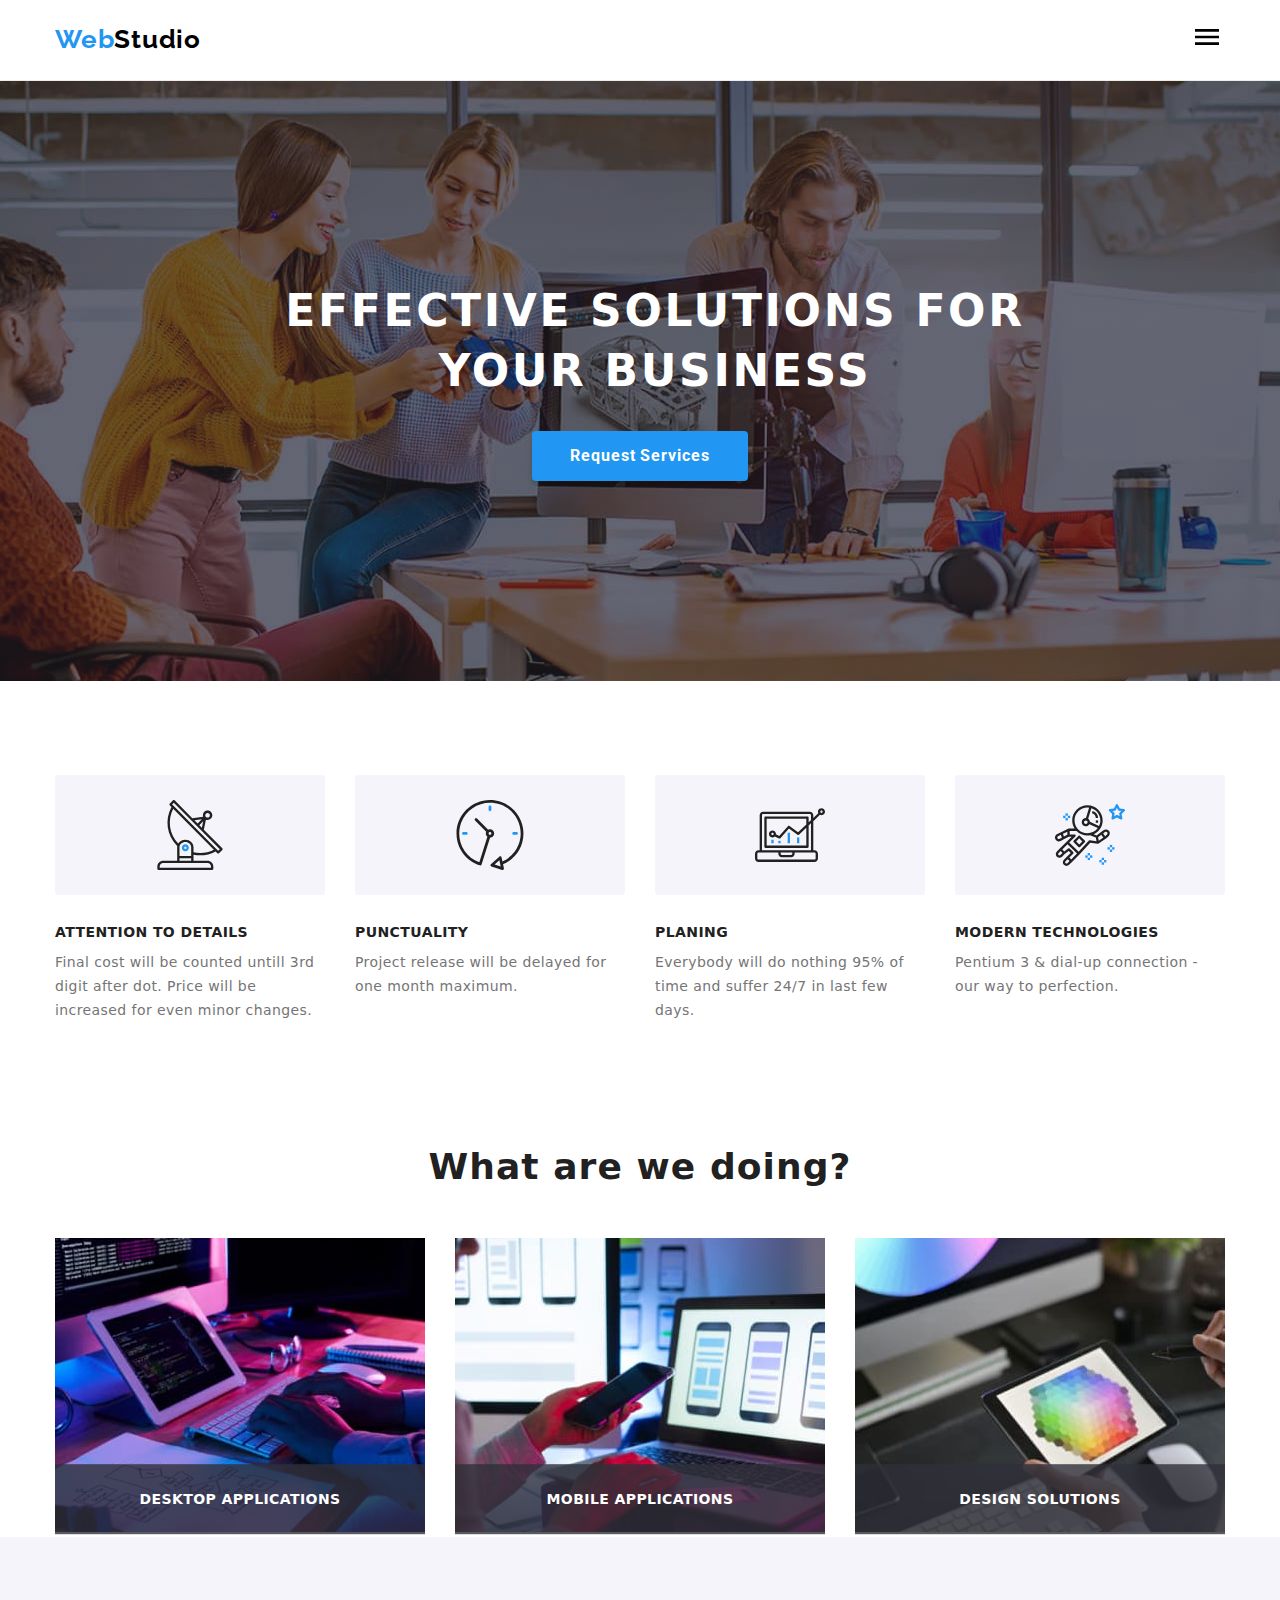
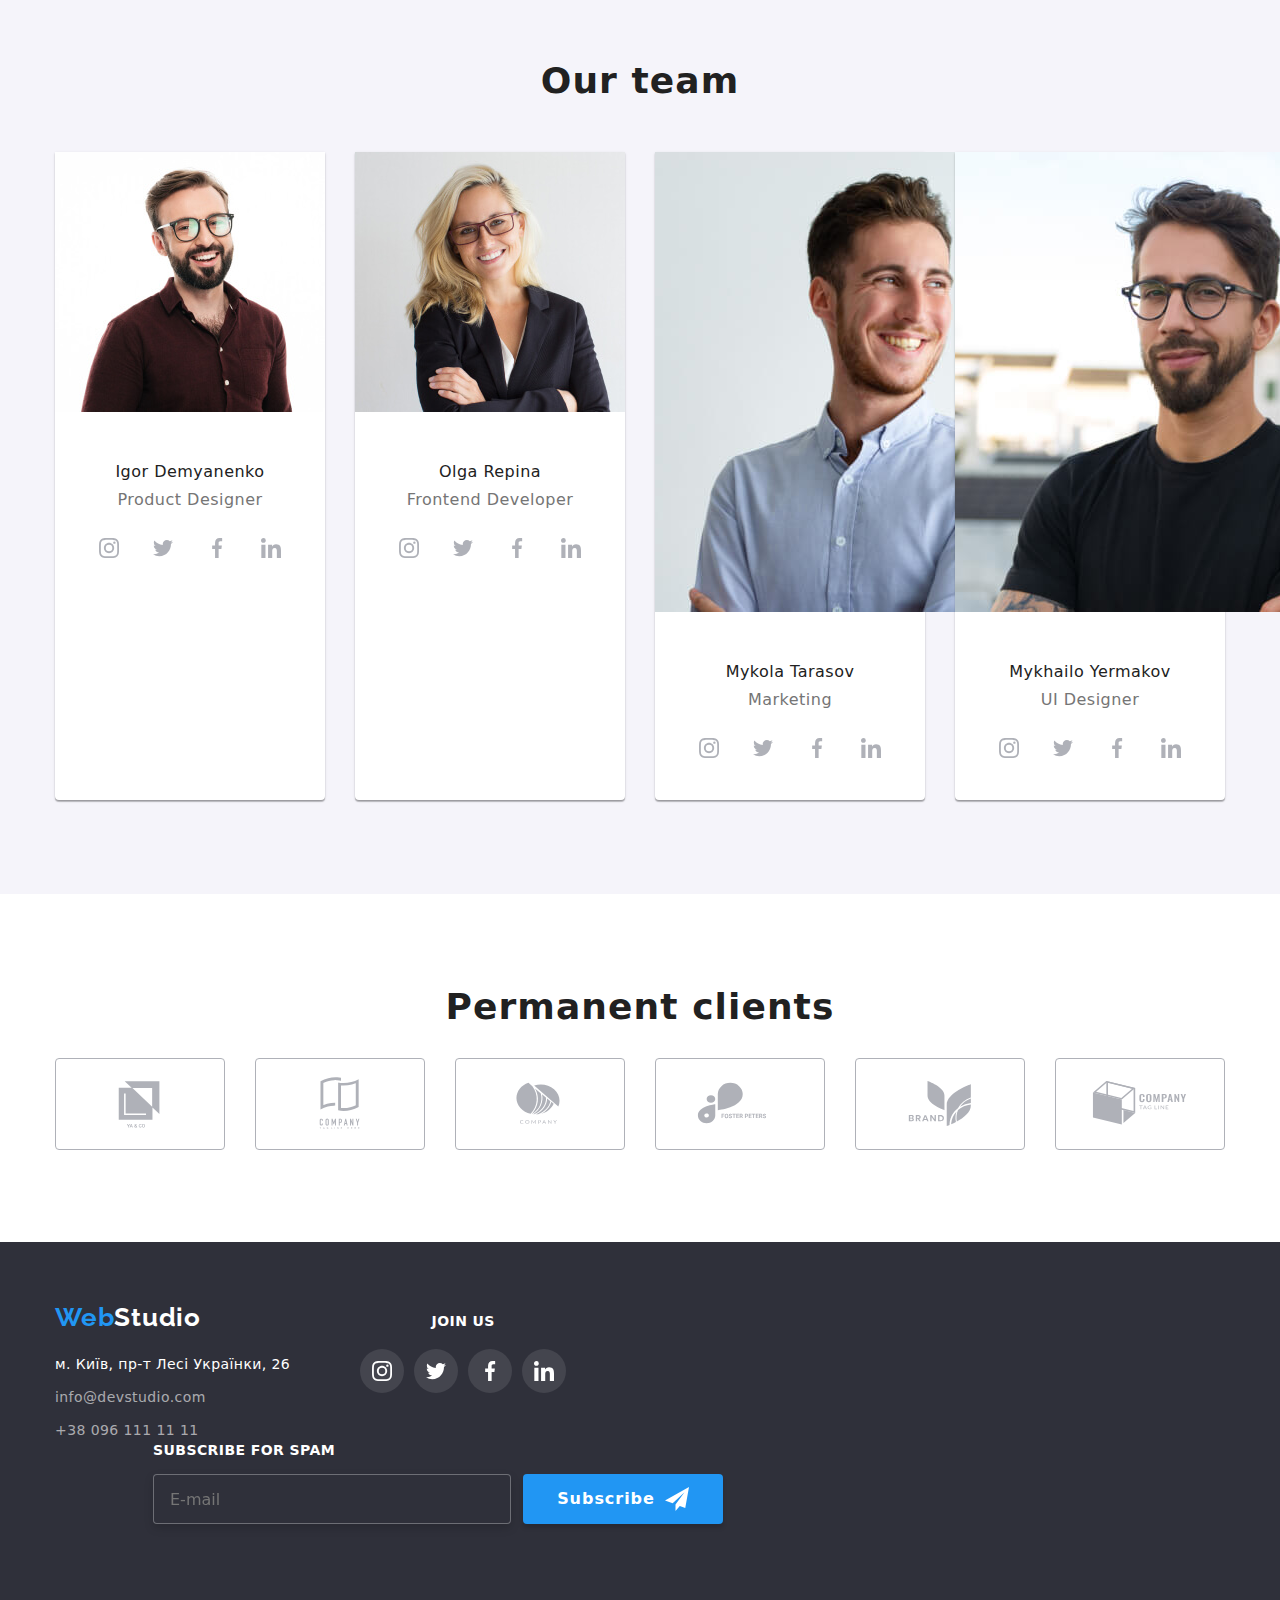
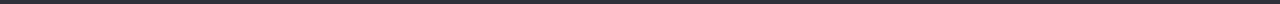
==== commit bd4981f6: "n" ====
--- a/index.html
+++ b/index.html
@@ -60,7 +60,7 @@
       </div>
      </div>
       
-<div class="mob-menu">
+<!-- <div class="mob-menu">
   <div class="container">
     <button type="button" class="mob-close-button" >
           <svg class="icon-menu-close"  width="20" height="20">
@@ -113,7 +113,7 @@
       </div>
 </div>
 
-  </div>
+  </div> -->
    
     </header>
     <main>
--- a/css/main.min.css
+++ b/css/main.min.css
@@ -1 +1 @@
-:root{--hover-color: #2196f3;--focus-color: #2196f3;--main-text-color: #212121;--add-text-color: #757575;--icons-main-color: #AFB1B8;--line-height-1416: 1.14}ul,ol{margin:0;padding-left:0;list-style:none}p{margin:0}.section{padding-top:60px;padding-bottom:60px}@media screen and (min-width: 1200px){.section{padding-top:94px;padding-bottom:94px}}.container{margin-left:auto;margin-right:auto;width:100%;padding-left:15px;padding-right:15px}@media screen and (min-width: 480px){.container{width:480px}}@media screen and (min-width: 768px){.container{width:768px}}@media screen and (min-width: 1200px){.container{width:1200px}}header{background-color:#fff;border-bottom:1px solid #ececec;padding-top:24px;padding-bottom:25px}.flex-container{display:flex;align-items:center}.list{list-style:none;margin-top:0;margin-bottom:0;padding-left:0}.navigation{display:flex;align-items:center}.logo{font-family:"Raleway";font-weight:700;font-size:26px;line-height:1.1923076923;text-decoration:none;cursor:pointer}.logo__web{font-weight:700;font-size:26px;line-height:1.19;letter-spacing:.03em;color:#2196f3}.logo__studio{font-weight:700;font-size:26px;line-height:1.19;letter-spacing:.03em;color:#000;text-decoration:none}.menu{font-weight:500;font-size:14px;line-height:1.14;letter-spacing:.02em;color:var(--main-text-color);text-decoration:none;margin-bottom:0;margin-left:93px;gap:50px;display:none}.menu__item{position:relative;font-weight:500;font-size:14px;line-height:1.14;letter-spacing:.02em;color:var(--main-text-color);text-decoration:none;padding-top:24px;padding-bottom:33px;transition-property:var(--hover-color);transition-duration:250ms;transition-timing-function:cubic-bezier(0.4, 1, 0.2, 1)}.menu__item:hover{color:var(--hover-color)}.menu__item:focus{color:var(--focus-color)}.menu .menu__item.current{color:var(--focus-color)}.current::after{content:"";position:absolute;bottom:-1px;display:block;width:100%;height:4px;background-color:var(--focus-color);border-radius:2px}.contacts{margin-left:auto;gap:30px;display:none}.contacts__mail{display:flex;font-weight:500;font-size:14px;line-height:1.14;letter-spacing:.02em;color:#757575;text-decoration:none;display:flex;align-items:center;transition-property:color;transition-duration:250ms;transition-timing-function:cubic-bezier(0.4, 1, 0.2, 1)}.contacts__mail:hover,.contacts__mail:focus{color:var(--hover-color)}.contacts__Micon{display:flex;width:16px;height:12px;fill:currentColor;margin-right:10px;transition-property:fill;transition-duration:250ms;transition-timing-function:cubic-bezier(0.4, 1, 0.2, 1)}.contacts__Micon:hover,.contacts__Micon:focus{fill:var(--hover-color)}.contacts__Ticon{display:flex;width:10px;height:16px;fill:currentColor;margin-right:10px;transition-property:var(--hover-color),fill;transition-duration:250ms;transition-timing-function:cubic-bezier(0.4, 1, 0.2, 1)}.contacts__tel{font-weight:500;font-size:14px;line-height:1.14;letter-spacing:.02em;color:#757575;text-decoration:none;display:flex;align-items:center;transition-property:color;transition-duration:250ms;transition-timing-function:cubic-bezier(0.4, 1, 0.2, 1)}.contacts__tel:hover,.contacts__tel:focus{color:var(--hover-color)}.sendwich-button{margin-left:auto;background-color:rgba(0,0,0,0);border:none}.mob-menu{position:fixed;top:0;background-color:#fff;width:100vw;height:100vh;z-index:1;padding-top:48px;padding-bottom:48px}.mob-menu-list{list-style:none}.mob-menu__link{font-weight:500;font-size:40px;line-height:1.175;letter-spacing:.02em;color:#212121;text-decoration:none}.mob-menu__link:hover{color:var(--hover-color)}.mob-menu__link:focus{color:var(--focus-color)}.mob-menu__item:not(:last-child){margin-bottom:30px}.mob-close-button{width:40px;height:40px;background-color:rgba(0,0,0,0);border:none;padding:0;margin-left:auto;display:flex;align-items:center;justify-content:center}.hero{background:#2f303a;text-align:center;padding-top:118px;padding-bottom:118px;background-image:linear-gradient(rgba(47, 48, 58, 0.4), rgba(47, 48, 58, 0.4)),url(../images/hero-mob.jpg);background-repeat:no-repeat;background-size:cover;background-position:center;width:100%}@media(min-device-pixel-ratio: 2),(-webkit-min-device-pixel-ratio: 2),(min-resolution: 192dpi),(min-resolution: 2dppx){.hero{background-image:linear-gradient(rgba(47, 48, 58, 0.4), rgba(47, 48, 58, 0.4)),url(../images/hero-mob-2x.jpg)}}@media screen and (min-width: 480px){.hero{width:100%;background-size:cover}}@media screen and (min-width: 768px){.hero{padding-top:118px;padding-bottom:118px;background-image:linear-gradient(rgba(47, 48, 58, 0.4), rgba(47, 48, 58, 0.4)),url(../images/hero-tab.jpg)}}@media screen and (min-width: 768px)and (min-device-pixel-ratio: 2),screen and (min-width: 768px)and (-webkit-min-device-pixel-ratio: 2),screen and (min-width: 768px)and (min-resolution: 192dpi),screen and (min-width: 768px)and (min-resolution: 2dppx){.hero{background-image:linear-gradient(rgba(47, 48, 58, 0.4), rgba(47, 48, 58, 0.4)),url(../images/hero-tab-2x.jpg)}}@media screen and (min-width: 1200px){.hero{padding-top:200px;padding-bottom:200px;background-image:linear-gradient(rgba(47, 48, 58, 0.4), rgba(47, 48, 58, 0.4)),url(../images/bg_hero_image.jpg)}}@media screen and (min-width: 1200px)and (min-device-pixel-ratio: 2),screen and (min-width: 1200px)and (-webkit-min-device-pixel-ratio: 2),screen and (min-width: 1200px)and (min-resolution: 192dpi),screen and (min-width: 1200px)and (min-resolution: 2dppx){.hero{background-image:linear-gradient(rgba(47, 48, 58, 0.4), rgba(47, 48, 58, 0.4)),url(../images/hero-desk-2x.jpg)}}.hero-title{font-weight:900;font-size:26px;line-height:1.62;text-align:center;letter-spacing:.06em;text-transform:uppercase;color:#fff;width:100%;margin:0 auto}@media screen and (min-width: 480px){.hero-title{font-weight:900;font-size:26px;line-height:1.62;color:#fff}}@media screen and (min-width: 768px){.hero-title{width:768px;padding-left:200px;padding-right:200px}}@media screen and (min-width: 1200px){.hero-title{width:1200px;font-weight:900;font-size:44px;line-height:1.36}}.hero-button{background:#2196f3;box-shadow:0px 4px 4px rgba(0,0,0,.15);border-radius:4px;cursor:pointer;min-width:216px;padding:0;border:none;margin-top:30px}.hero-button-text{font-family:"Roboto";font-weight:700;font-size:16px;line-height:1.88;text-align:center;letter-spacing:.06em;color:#fff;display:block;margin-top:10px;margin-bottom:10px}.fltr-list{list-style:none;display:flex;flex-wrap:wrap;justify-content:center;gap:8px;margin-bottom:50px}.fltr-button{background:#f5f4fa;border-radius:4px;border-style:none;cursor:pointer;padding:6px 22px;display:block;transition-property:background-color,color;transition-duration:250ms;transition-timing-function:cubic-bezier(0.4, 1, 0.2, 1)}.fltr-button:hover{background-color:var(--hover-color);color:#fff}.fltr-button:focus{background:var(--focus-color);color:#fff}.fltr-txt{font-family:"Roboto";font-weight:500;font-size:16px;line-height:1.62;text-align:center;letter-spacing:.03em}.card-list{list-style:none;display:flex;flex-wrap:wrap;gap:30px}.wrap{position:relative;overflow:hidden}.card-item{text-decoration:none;display:block;transition-property:box-shadow;transition-duration:250ms;transition-timing-function:cubic-bezier(0.4, 1, 0.2, 1)}.card-item:hover{box-shadow:0px 1px 1px rgba(0,0,0,.12),0px 4px 4px rgba(0,0,0,.06),1px 4px 6px rgba(0,0,0,.16)}.card-sign{border-bottom:1px solid #eee;border-left:1px solid #eee;border-right:1px solid #eee;padding:24px 20px}.card-title{font-weight:700;font-size:18px;line-height:2;letter-spacing:.06em;color:#212121}.card-type{font-weight:400;font-size:16px;line-height:1.88;letter-spacing:.03em;color:#757575;margin-top:4px}.card-top-text{position:absolute;top:0;left:0;color:#fff;font-weight:400;font-size:18px;line-height:1.56;letter-spacing:.03em;background-color:rgba(33,150,243,.9);padding:40px;height:100%;transform:translateY(100%);transition:1000ms;overflow:auto}.card-item:hover .card-top-text{transform:translateY(0)}.benefits{display:flex;flex-wrap:wrap;gap:30px}.benefits__item{min-width:270px;width:100%}.benefits__item::before{content:"";display:block;height:120px;border-radius:4px;background-color:#f5f4fa;background-repeat:no-repeat;background-position:center;margin-bottom:30px}@media screen and (min-width: 768px){.benefits__item{width:calc((100% - 30px)/2)}}@media screen and (min-width: 1200px){.benefits__item{width:calc((100% - 90px)/4)}}.icon-antenna::before{background-image:url(../images/antenna\ 1.svg)}.icon-clock::before{background-image:url(../images/clock\ 1.svg)}.icon-diagram::before{background-image:url(../images/diagram\ 1.svg)}.icon-astronaut::before{background-image:url(../images/astronaut\ 1.svg)}.benefits__title{font-weight:700;font-size:14px;line-height:1.14;letter-spacing:.03em;text-transform:uppercase;color:#212121;margin-top:0;margin-bottom:10px;text-align:center}@media screen and (min-width: 768px){.benefits__title{text-align:left}}.benefits__text{font-weight:400;font-size:14px;line-height:1.71;letter-spacing:.03em;color:var(--add-text-color);margin-top:0}.what-title{font-weight:700;font-size:36px;line-height:1.16;text-align:center;letter-spacing:.03em;color:#212121;margin-bottom:50px}.flex-what{display:flex;gap:30px;align-items:center;width:calc(100% - 30px)}.what-section{padding-bottom:94px;display:none}@media screen and (min-width: 480px){.what-section{display:none}}@media screen and (min-width: 768px){.what-section{display:none}}@media screen and (min-width: 1200px){.what-section{display:contents;padding-bottom:94px}}.what-top-text{position:absolute;font-weight:700;font-size:14px;line-height:16px;text-align:center;letter-spacing:.03em;text-transform:uppercase;color:#fff;background:rgba(47,48,58,.8);padding-top:27px;padding-bottom:27px;margin:0;transform:translate(0%, -104%);z-index:1;display:flex;width:100%;justify-content:center}.what-wrap{position:relative}.team-title{font-weight:700;font-size:36px;line-height:1.16;text-align:center;letter-spacing:.03em;color:var(--main-text-color);margin-bottom:50px}.persons{display:flex;flex-wrap:wrap;justify-content:center;gap:30px}.persons__names{font-weight:500;font-size:16px;line-height:1.18;text-align:center;letter-spacing:.03em;color:var(--main-text-color);margin-bottom:10px}.persons__positions{font-weight:400;font-size:16px;line-height:1.18;text-align:center;letter-spacing:.03em;color:var(--add-text-color)}.team{background:#f5f4fa;padding-bottom:94px}.persons__card-sign{padding-bottom:16px;padding-top:30px}.persons__card{background:#fff;display:block;width:100%;box-shadow:0px 1px 3px rgba(0,0,0,.12),0px 1px 1px rgba(0,0,0,.14),0px 2px 1px rgba(0,0,0,.2);border-radius:0px 0px 4px 4px}@media screen and (min-width: 480px){.persons__card{width:480px}}@media screen and (min-width: 768px){.persons__card{width:calc((100% - 30px)/2)}}@media screen and (min-width: 1200px){.persons__card{width:calc((100% - 90px)/4)}}.social-wrap{padding-bottom:30px}.social__list{list-style:none;display:flex;align-items:center;justify-content:center;padding-left:0;gap:10px}.social__link{width:44px;height:44px;border-radius:50%;background-color:rgba(0,0,0,0);display:flex;align-items:center;justify-content:center;fill:#afb1b8;transition-property:background-color,fill;transition-duration:250ms;transition-timing-function:cubic-bezier(0.4, 1, 0.2, 1)}.social__item :hover,.social__item :focus{background-color:var(--hover-color);fill:#fff}.clients-section{background-color:#fff;padding-top:60px;padding-bottom:60px}@media screen and (min-width: 1200px){.clients-section{padding-top:92px;padding-bottom:92px}}.clients-title{font-weight:700;font-size:36px;line-height:1.1666666667;text-align:center;letter-spacing:.03em;color:#212121;margin-bottom:30px;margin-top:0}.clients-item{empty-cells:inherit;width:100%}@media screen and (min-width: 480px){.clients-item{width:calc((100% - 30px)/2)}}@media screen and (min-width: 768px){.clients-item{width:calc((100% - 60px)/3)}}@media screen and (min-width: 1200px){.clients-item{width:calc((100% - 150px)/6)}}.clients-list{list-style:none;display:flex;flex-wrap:wrap;align-items:center;justify-content:center;padding-left:0;margin:0;gap:30px}.clients-link{display:flex;width:170px;height:92px;fill:var(--icons-main-color);justify-content:center;align-items:center;border:1px solid #afb1b8;border-radius:4px;width:100%;fill:var(--icons-main-color);transition-property:border,fill;transition-duration:250ms;transition-timing-function:cubic-bezier(0.4, 1, 0.2, 1)}.clients-link:hover,.clients-link:focus{border-color:var(--focus-color);fill:var(--hover-color)}.footer{background:#2f303a;padding-top:60px;padding-bottom:60px}.footer-logo{font-family:"Raleway";font-weight:700;font-size:26px;line-height:1.1923076923;text-decoration:none;cursor:pointer;display:block;margin-bottom:20px}.footer-studio{font-weight:700;font-size:26px;line-height:1.19;letter-spacing:.03em;color:#fff}.footer-contacts{margin:auto;text-align:center}@media screen and (min-width: 1200px){.footer-contacts{margin:0;text-align:left}}.adress{font-style:normal;font-weight:400;font-size:14px;line-height:1.71;letter-spacing:.03em;color:#fff;display:block;margin-bottom:9px}.nav-site-footer{font-weight:400;font-size:14px;line-height:1.71;letter-spacing:.03em;color:rgba(255,255,255,.6);text-decoration:none;display:block;margin-bottom:9px}.nav-tel-footer{font-weight:400;font-size:14px;line-height:1.71;letter-spacing:.03em;color:rgba(255,255,255,.6);text-decoration:none;display:block}.footer-join{display:block;margin-top:60px}@media screen and (min-width: 768px){.footer-join{margin-top:0}}@media screen and (min-width: 1200px){.footer-join{margin-left:70px}}.common{display:flex;flex-wrap:wrap;flex-direction:column}@media screen and (min-width: 480px){.common{width:480px}}@media screen and (min-width: 768px){.common{width:768px;flex-direction:row;gap:167px;align-items:baseline}}@media screen and (min-width: 1200px){.common{width:1200px;gap:0}}.footer-join-title{margin-bottom:20px;margin-top:0;font-weight:700;font-size:14px;line-height:1.1428571429;letter-spacing:.03em;text-transform:uppercase;color:#fff;text-align:center}@media screen and (min-width: 768px){.footer-join-title{padding-top:5px}}.footer-join-soc-list{list-style:none;display:flex;align-items:center;justify-content:center;padding-left:0;gap:10px}.footer-join-soc-link{width:44px;height:44px;border-radius:50%;background-color:rgba(255,255,255,.1);display:flex;align-items:center;justify-content:center;fill:#fff;transition-property:background-color;transition-duration:250ms;transition-timing-function:cubic-bezier(0.4, 1, 0.2, 1)}.footer-join-soc-item :hover,.footer-join-soc-item :focus{background-color:var(--hover-color)}.subscribe{display:flex;justify-content:center;margin-top:60px}@media screen and (min-width: 768px){.subscribe{margin:auto}}@media screen and (min-width: 1200px){.subscribe{margin-left:98px}}.subscribe-form{display:flex;flex-direction:column;width:100%}.subscribe-title{font-weight:700;font-size:14px;line-height:var(--line-height-1416);letter-spacing:.03em;text-transform:uppercase;text-align:center;color:#fff;margin-bottom:15px}@media screen and (min-width: 1200px){.subscribe-title{text-align:left}}.subscribe-wrap{display:flex;flex-wrap:wrap;justify-content:center}@media screen and (min-width: 480px){.subscribe-wrap{width:480px;margin:auto}}@media screen and (min-width: 768px){.subscribe-wrap{flex-direction:column}}@media screen and (min-width: 1200px){.subscribe-wrap{display:flex;flex-direction:row;width:auto}}.subscribe-input{width:calc(100% - 15px);height:50px;border:1px solid rgba(255,255,255,.3);filter:drop-shadow(0px 4px 4px rgba(0, 0, 0, 0.15));border-radius:4px;background-color:#2f303a;padding:15px 16px;color:#fff}@media screen and (min-width: 480px){.subscribe-input{max-width:450px}}@media screen and (min-width: 768px){.subscribe-input{width:768px;margin:0 auto 20px auto}}@media screen and (min-width: 1200px){.subscribe-input{margin-right:12px;width:358px;margin-left:0}}.subscribe-button{width:200px;height:50px;background:#2196f3;box-shadow:0px 4px 4px rgba(0,0,0,.15);border-radius:4px;display:flex;align-items:center;justify-content:center;border-style:none;margin-top:20px;cursor:pointer}@media screen and (min-width: 768px){.subscribe-button{margin:auto}}@media screen and (min-width: 1200px){.subscribe-button{margin:0}}.subscribe-button-text{font-weight:700;font-size:16px;line-height:1.88;letter-spacing:.06em;color:#fff;margin-right:10px}.button-icon{fill:#fff}.backdrop{width:100%;height:100%;position:fixed;top:0;background-color:rgba(0,0,0,.2);z-index:2;transition:opacity 300ms linear,visibility 300ms linear}.modal{max-width:450px;height:609px;background-color:#fff;position:absolute;left:50%;top:50%;transform:translate(-50%, -50%) scale(1);transition:transform 300ms}@media screen and (min-width: 480px){.modal{min-width:450px;height:609px}}@media screen and (min-width: 1200px){.modal{min-width:528px;height:581px}}.backdrop.is-hidden .modal{transform:translate(-50%, -50%) scale(0)}.modal-close-button{height:30px;width:30px;border-radius:50%;background:#fff;border:1px solid rgba(0,0,0,.1);position:absolute;top:8px;right:8px;display:flex;justify-content:center;align-items:center;cursor:pointer}.modal-close-button:hover{fill:var(--hover-color)}.modal-close-icon{padding:0;height:11px;width:11px;display:block;transition-property:fill;transition-duration:250ms;transition-timing-function:cubic-bezier(0.4, 1, 0.2, 1)}.is-hidden{opacity:0;visibility:hidden;pointer-events:none;position:absolute;height:0px;width:0px;white-space:nowrap;margin:-1px;overflow:hidden;border:0}.modal-form{display:flex;flex-direction:column;padding:40px}.modal-title{font-weight:700;font-size:20px;line-height:23px;text-align:center;letter-spacing:.03em;color:#212121;margin-bottom:12px}.modal-input{height:40px;width:100%;padding:0 0 0 42px;margin:0;font-weight:400;font-size:12px;line-height:14px;letter-spacing:.01em;border:1px solid rgba(33,33,33,.2);border-radius:4px;margin-top:5px;outline:rgba(0,0,0,0);transition-property:var(--hover-color),fill;transition-duration:250ms;transition-timing-function:cubic-bezier(0.4, 1, 0.2, 1)}.modal-input:focus{border:1px solid #2196f3}.modal-input:focus+.input-icon{fill:var(--focus-color)}.field{margin-bottom:10px}.label-title{font-weight:400;font-size:12px;line-height:1.1666666667;letter-spacing:.01em;color:var(--add-text-color)}.modal-input-comment{height:120px;width:100%;font-weight:400;font-size:12px;line-height:14px;letter-spacing:.01em;color:rgba(117,117,117,.5);resize:none;padding:15px 12px;border:1px solid rgba(33,33,33,.2);border-radius:4px;outline:rgba(0,0,0,0);margin-top:5px;transition-property:var(--hover-color),fill;transition-duration:250ms;transition-timing-function:cubic-bezier(0.4, 1, 0.2, 1)}.modal-input-comment:focus{border:1px solid #2196f3}.modal-checkbox{margin:20px auto 30px auto}.modal-checkbox :checked+.modal-checkbox-text span{background-color:var(--focus-color);border-color:rgba(0,0,0,0);fill:#fff}.modal-checkbox-text{font-weight:400;font-size:14px;line-height:1.71;letter-spacing:.03em;color:var(--add-text-color);display:flex;align-items:center;justify-content:center}.modal-checkbox-text span{width:15px;height:16px;border:2px solid #212121;border-radius:2px;margin-right:7px;display:flex;align-items:center;justify-content:center;fill:rgba(0,0,0,0);transition-property:var(--hover-color),fill;transition-duration:250ms;transition-timing-function:cubic-bezier(0.4, 1, 0.2, 1)}.modal-submit-button{width:200px;height:50px;margin-right:auto;margin-left:auto;background:#188ce8;box-shadow:0px 4px 4px rgba(0,0,0,.15);border-radius:4px;cursor:pointer;border-color:rgba(0,0,0,0)}.modal-button-text{font-family:"Roboto";font-style:normal;font-weight:700;font-size:16px;line-height:1.88;letter-spacing:.06em;color:#fff}.modal-contract{color:var(--focus-color);font-weight:400;font-size:14px;line-height:1.71;letter-spacing:.03em;margin-left:5px}.input-wrap{position:relative}.input-icon{position:absolute;display:block;top:58%;left:15px;transform:translateY(-50%)}/*# sourceMappingURL=main.min.css.map */+:root{--hover-color: #2196f3;--focus-color: #2196f3;--main-text-color: #212121;--add-text-color: #757575;--icons-main-color: #AFB1B8;--line-height-1416: 1.14}ul,ol{margin:0;padding-left:0;list-style:none}p{margin:0}.section{padding-top:60px;padding-bottom:60px}@media screen and (min-width: 1200px){.section{padding-top:94px;padding-bottom:94px}}.container{margin-left:auto;margin-right:auto;width:100%;padding-left:15px;padding-right:15px}@media screen and (min-width: 480px){.container{width:480px}}@media screen and (min-width: 768px){.container{width:768px}}@media screen and (min-width: 1200px){.container{width:1200px}}header{background-color:#fff;border-bottom:1px solid #ececec;padding-top:24px;padding-bottom:25px}.flex-container{display:flex;align-items:center}.list{list-style:none;margin-top:0;margin-bottom:0;padding-left:0}.navigation{display:flex;align-items:center}.logo{font-family:"Raleway";font-weight:700;font-size:26px;line-height:1.1923076923;text-decoration:none;cursor:pointer}.logo__web{font-weight:700;font-size:26px;line-height:1.19;letter-spacing:.03em;color:#2196f3}.logo__studio{font-weight:700;font-size:26px;line-height:1.19;letter-spacing:.03em;color:#000;text-decoration:none}.menu{font-weight:500;font-size:14px;line-height:1.14;letter-spacing:.02em;color:var(--main-text-color);text-decoration:none;margin-bottom:0;margin-left:93px;gap:50px;display:none}.menu__item{position:relative;font-weight:500;font-size:14px;line-height:1.14;letter-spacing:.02em;color:var(--main-text-color);text-decoration:none;padding-top:24px;padding-bottom:33px;transition-property:var(--hover-color);transition-duration:250ms;transition-timing-function:cubic-bezier(0.4, 1, 0.2, 1)}.menu__item:hover{color:var(--hover-color)}.menu__item:focus{color:var(--focus-color)}.menu .menu__item.current{color:var(--focus-color)}.current::after{content:"";position:absolute;bottom:-1px;display:block;width:100%;height:4px;background-color:var(--focus-color);border-radius:2px}.contacts{margin-left:auto;gap:30px;display:none}.contacts__mail{display:flex;font-weight:500;font-size:14px;line-height:1.14;letter-spacing:.02em;color:#757575;text-decoration:none;display:flex;align-items:center;transition-property:color;transition-duration:250ms;transition-timing-function:cubic-bezier(0.4, 1, 0.2, 1)}.contacts__mail:hover,.contacts__mail:focus{color:var(--hover-color)}.contacts__Micon{display:flex;width:16px;height:12px;fill:currentColor;margin-right:10px;transition-property:fill;transition-duration:250ms;transition-timing-function:cubic-bezier(0.4, 1, 0.2, 1)}.contacts__Micon:hover,.contacts__Micon:focus{fill:var(--hover-color)}.contacts__Ticon{display:flex;width:10px;height:16px;fill:currentColor;margin-right:10px;transition-property:var(--hover-color),fill;transition-duration:250ms;transition-timing-function:cubic-bezier(0.4, 1, 0.2, 1)}.contacts__tel{font-weight:500;font-size:14px;line-height:1.14;letter-spacing:.02em;color:#757575;text-decoration:none;display:flex;align-items:center;transition-property:color;transition-duration:250ms;transition-timing-function:cubic-bezier(0.4, 1, 0.2, 1)}.contacts__tel:hover,.contacts__tel:focus{color:var(--hover-color)}.sendwich-button{margin-left:auto;background-color:rgba(0,0,0,0);border:none}.mob-menu{position:fixed;top:0;background-color:#fff;width:100vw;height:100vh;z-index:4;padding-top:48px;padding-bottom:48px}.mob-menu-list{list-style:none}.mob-menu__link{font-weight:500;font-size:40px;line-height:1.175;letter-spacing:.02em;color:#212121;text-decoration:none}.mob-menu__link:hover{color:var(--hover-color)}.mob-menu__link:focus{color:var(--focus-color)}.mob-menu__item:not(:last-child){margin-bottom:30px}.mob-close-button{width:40px;height:40px;background-color:rgba(0,0,0,0);border:none;padding:0;margin-left:auto;display:flex;align-items:center;justify-content:center}.hero{background:#2f303a;text-align:center;padding-top:118px;padding-bottom:118px;background-image:linear-gradient(rgba(47, 48, 58, 0.4), rgba(47, 48, 58, 0.4)),url(../images/hero-mob.jpg);background-repeat:no-repeat;background-size:cover;background-position:center;width:100%}@media(min-device-pixel-ratio: 2),(-webkit-min-device-pixel-ratio: 2),(min-resolution: 192dpi),(min-resolution: 2dppx){.hero{background-image:linear-gradient(rgba(47, 48, 58, 0.4), rgba(47, 48, 58, 0.4)),url(../images/hero-mob-2x.jpg)}}@media screen and (min-width: 480px){.hero{width:100%;background-size:cover}}@media screen and (min-width: 768px){.hero{padding-top:118px;padding-bottom:118px;background-image:linear-gradient(rgba(47, 48, 58, 0.4), rgba(47, 48, 58, 0.4)),url(../images/hero-tab.jpg)}}@media screen and (min-width: 768px)and (min-device-pixel-ratio: 2),screen and (min-width: 768px)and (-webkit-min-device-pixel-ratio: 2),screen and (min-width: 768px)and (min-resolution: 192dpi),screen and (min-width: 768px)and (min-resolution: 2dppx){.hero{background-image:linear-gradient(rgba(47, 48, 58, 0.4), rgba(47, 48, 58, 0.4)),url(../images/hero-tab-2x.jpg)}}@media screen and (min-width: 1200px){.hero{padding-top:200px;padding-bottom:200px;background-image:linear-gradient(rgba(47, 48, 58, 0.4), rgba(47, 48, 58, 0.4)),url(../images/bg_hero_image.jpg)}}@media screen and (min-width: 1200px)and (min-device-pixel-ratio: 2),screen and (min-width: 1200px)and (-webkit-min-device-pixel-ratio: 2),screen and (min-width: 1200px)and (min-resolution: 192dpi),screen and (min-width: 1200px)and (min-resolution: 2dppx){.hero{background-image:linear-gradient(rgba(47, 48, 58, 0.4), rgba(47, 48, 58, 0.4)),url(../images/hero-desk-2x.jpg)}}.hero-title{font-weight:900;font-size:26px;line-height:1.62;text-align:center;letter-spacing:.06em;text-transform:uppercase;color:#fff;width:100%;margin:0 auto}@media screen and (min-width: 480px){.hero-title{font-weight:900;font-size:26px;line-height:1.62;color:#fff}}@media screen and (min-width: 768px){.hero-title{width:768px;padding-left:200px;padding-right:200px}}@media screen and (min-width: 1200px){.hero-title{width:1200px;font-weight:900;font-size:44px;line-height:1.36}}.hero-button{background:#2196f3;box-shadow:0px 4px 4px rgba(0,0,0,.15);border-radius:4px;cursor:pointer;min-width:216px;padding:0;border:none;margin-top:30px}.hero-button-text{font-family:"Roboto";font-weight:700;font-size:16px;line-height:1.88;text-align:center;letter-spacing:.06em;color:#fff;display:block;margin-top:10px;margin-bottom:10px}.fltr-list{list-style:none;display:flex;flex-wrap:wrap;justify-content:center;gap:8px;margin-bottom:50px}.fltr-button{background:#f5f4fa;border-radius:4px;border-style:none;cursor:pointer;padding:6px 22px;display:block;transition-property:background-color,color;transition-duration:250ms;transition-timing-function:cubic-bezier(0.4, 1, 0.2, 1)}.fltr-button:hover{background-color:var(--hover-color);color:#fff}.fltr-button:focus{background:var(--focus-color);color:#fff}.fltr-txt{font-family:"Roboto";font-weight:500;font-size:16px;line-height:1.62;text-align:center;letter-spacing:.03em}.card-list{list-style:none;display:flex;flex-wrap:wrap;gap:30px}.wrap{position:relative;overflow:hidden}.card-item{text-decoration:none;display:block;transition-property:box-shadow;transition-duration:250ms;transition-timing-function:cubic-bezier(0.4, 1, 0.2, 1)}.card-item:hover{box-shadow:0px 1px 1px rgba(0,0,0,.12),0px 4px 4px rgba(0,0,0,.06),1px 4px 6px rgba(0,0,0,.16)}.card-sign{border-bottom:1px solid #eee;border-left:1px solid #eee;border-right:1px solid #eee;padding:24px 20px}.card-title{font-weight:700;font-size:18px;line-height:2;letter-spacing:.06em;color:#212121}.card-type{font-weight:400;font-size:16px;line-height:1.88;letter-spacing:.03em;color:#757575;margin-top:4px}.card-top-text{position:absolute;top:0;left:0;color:#fff;font-weight:400;font-size:18px;line-height:1.56;letter-spacing:.03em;background-color:rgba(33,150,243,.9);padding:40px;height:100%;transform:translateY(100%);transition:1000ms;overflow:auto}.card-item:hover .card-top-text{transform:translateY(0)}.benefits{display:flex;flex-wrap:wrap;gap:30px}.benefits__item{min-width:270px;width:100%}.benefits__item::before{content:"";display:block;height:120px;border-radius:4px;background-color:#f5f4fa;background-repeat:no-repeat;background-position:center;margin-bottom:30px}@media screen and (min-width: 768px){.benefits__item{width:calc((100% - 30px)/2)}}@media screen and (min-width: 1200px){.benefits__item{width:calc((100% - 90px)/4)}}.icon-antenna::before{background-image:url(../images/antenna\ 1.svg)}.icon-clock::before{background-image:url(../images/clock\ 1.svg)}.icon-diagram::before{background-image:url(../images/diagram\ 1.svg)}.icon-astronaut::before{background-image:url(../images/astronaut\ 1.svg)}.benefits__title{font-weight:700;font-size:14px;line-height:1.14;letter-spacing:.03em;text-transform:uppercase;color:#212121;margin-top:0;margin-bottom:10px;text-align:center}@media screen and (min-width: 768px){.benefits__title{text-align:left}}.benefits__text{font-weight:400;font-size:14px;line-height:1.71;letter-spacing:.03em;color:var(--add-text-color);margin-top:0}.what-title{font-weight:700;font-size:36px;line-height:1.16;text-align:center;letter-spacing:.03em;color:#212121;margin-bottom:50px}.flex-what{display:flex;gap:30px;align-items:center;width:calc(100% - 30px)}.what-section{padding-bottom:94px;display:none}@media screen and (min-width: 480px){.what-section{display:none}}@media screen and (min-width: 768px){.what-section{display:none}}@media screen and (min-width: 1200px){.what-section{display:contents;padding-bottom:94px}}.what-top-text{position:absolute;font-weight:700;font-size:14px;line-height:16px;text-align:center;letter-spacing:.03em;text-transform:uppercase;color:#fff;background:rgba(47,48,58,.8);padding-top:27px;padding-bottom:27px;margin:0;transform:translate(0%, -104%);z-index:1;display:flex;width:100%;justify-content:center}.what-wrap{position:relative}.team-title{font-weight:700;font-size:36px;line-height:1.16;text-align:center;letter-spacing:.03em;color:var(--main-text-color);margin-bottom:50px}.persons{display:flex;flex-wrap:wrap;justify-content:center;gap:30px}.persons__names{font-weight:500;font-size:16px;line-height:1.18;text-align:center;letter-spacing:.03em;color:var(--main-text-color);margin-bottom:10px}.persons__positions{font-weight:400;font-size:16px;line-height:1.18;text-align:center;letter-spacing:.03em;color:var(--add-text-color)}.team{background:#f5f4fa;padding-bottom:94px}.persons__card-sign{padding-bottom:16px;padding-top:30px}.persons__card{background:#fff;display:block;width:100%;box-shadow:0px 1px 3px rgba(0,0,0,.12),0px 1px 1px rgba(0,0,0,.14),0px 2px 1px rgba(0,0,0,.2);border-radius:0px 0px 4px 4px}@media screen and (min-width: 480px){.persons__card{width:480px}}@media screen and (min-width: 768px){.persons__card{width:calc((100% - 30px)/2)}}@media screen and (min-width: 1200px){.persons__card{width:calc((100% - 90px)/4)}}.social-wrap{padding-bottom:30px}.social__list{list-style:none;display:flex;align-items:center;justify-content:center;padding-left:0;gap:10px}.social__link{width:44px;height:44px;border-radius:50%;background-color:rgba(0,0,0,0);display:flex;align-items:center;justify-content:center;fill:#afb1b8;transition-property:background-color,fill;transition-duration:250ms;transition-timing-function:cubic-bezier(0.4, 1, 0.2, 1)}.social__item :hover,.social__item :focus{background-color:var(--hover-color);fill:#fff}.clients-section{background-color:#fff;padding-top:60px;padding-bottom:60px}@media screen and (min-width: 1200px){.clients-section{padding-top:92px;padding-bottom:92px}}.clients-title{font-weight:700;font-size:36px;line-height:1.1666666667;text-align:center;letter-spacing:.03em;color:#212121;margin-bottom:30px;margin-top:0}.clients-item{empty-cells:inherit;width:100%}@media screen and (min-width: 480px){.clients-item{width:calc((100% - 30px)/2)}}@media screen and (min-width: 768px){.clients-item{width:calc((100% - 60px)/3)}}@media screen and (min-width: 1200px){.clients-item{width:calc((100% - 150px)/6)}}.clients-list{list-style:none;display:flex;flex-wrap:wrap;align-items:center;justify-content:center;padding-left:0;margin:0;gap:30px}.clients-link{display:flex;width:170px;height:92px;fill:var(--icons-main-color);justify-content:center;align-items:center;border:1px solid #afb1b8;border-radius:4px;width:100%;fill:var(--icons-main-color);transition-property:border,fill;transition-duration:250ms;transition-timing-function:cubic-bezier(0.4, 1, 0.2, 1)}.clients-link:hover,.clients-link:focus{border-color:var(--focus-color);fill:var(--hover-color)}.footer{background:#2f303a;padding-top:60px;padding-bottom:60px}.footer-logo{font-family:"Raleway";font-weight:700;font-size:26px;line-height:1.1923076923;text-decoration:none;cursor:pointer;display:block;margin-bottom:20px}.footer-studio{font-weight:700;font-size:26px;line-height:1.19;letter-spacing:.03em;color:#fff}.footer-contacts{margin:auto;text-align:center}@media screen and (min-width: 1200px){.footer-contacts{margin:0;text-align:left}}.adress{font-style:normal;font-weight:400;font-size:14px;line-height:1.71;letter-spacing:.03em;color:#fff;display:block;margin-bottom:9px}.nav-site-footer{font-weight:400;font-size:14px;line-height:1.71;letter-spacing:.03em;color:rgba(255,255,255,.6);text-decoration:none;display:block;margin-bottom:9px}.nav-tel-footer{font-weight:400;font-size:14px;line-height:1.71;letter-spacing:.03em;color:rgba(255,255,255,.6);text-decoration:none;display:block}.footer-join{display:block;margin-top:60px}@media screen and (min-width: 768px){.footer-join{margin-top:0}}@media screen and (min-width: 1200px){.footer-join{margin-left:70px}}.common{display:flex;flex-wrap:wrap;flex-direction:column}@media screen and (min-width: 480px){.common{width:480px}}@media screen and (min-width: 768px){.common{width:768px;flex-direction:row;gap:167px;align-items:baseline}}@media screen and (min-width: 1200px){.common{width:1200px;gap:0}}.footer-join-title{margin-bottom:20px;margin-top:0;font-weight:700;font-size:14px;line-height:1.1428571429;letter-spacing:.03em;text-transform:uppercase;color:#fff;text-align:center}@media screen and (min-width: 768px){.footer-join-title{padding-top:5px}}.footer-join-soc-list{list-style:none;display:flex;align-items:center;justify-content:center;padding-left:0;gap:10px}.footer-join-soc-link{width:44px;height:44px;border-radius:50%;background-color:rgba(255,255,255,.1);display:flex;align-items:center;justify-content:center;fill:#fff;transition-property:background-color;transition-duration:250ms;transition-timing-function:cubic-bezier(0.4, 1, 0.2, 1)}.footer-join-soc-item :hover,.footer-join-soc-item :focus{background-color:var(--hover-color)}.subscribe{display:flex;justify-content:center;margin-top:60px}@media screen and (min-width: 768px){.subscribe{margin:auto}}@media screen and (min-width: 1200px){.subscribe{margin-left:98px}}.subscribe-form{display:flex;flex-direction:column;width:100%}.subscribe-title{font-weight:700;font-size:14px;line-height:var(--line-height-1416);letter-spacing:.03em;text-transform:uppercase;text-align:center;color:#fff;margin-bottom:15px}@media screen and (min-width: 1200px){.subscribe-title{text-align:left}}.subscribe-wrap{display:flex;flex-wrap:wrap;justify-content:center}@media screen and (min-width: 480px){.subscribe-wrap{width:480px;margin:auto}}@media screen and (min-width: 768px){.subscribe-wrap{flex-direction:column}}@media screen and (min-width: 1200px){.subscribe-wrap{display:flex;flex-direction:row;width:auto}}.subscribe-input{width:calc(100% - 15px);height:50px;border:1px solid rgba(255,255,255,.3);filter:drop-shadow(0px 4px 4px rgba(0, 0, 0, 0.15));border-radius:4px;background-color:#2f303a;padding:15px 16px;color:#fff}@media screen and (min-width: 480px){.subscribe-input{max-width:450px}}@media screen and (min-width: 768px){.subscribe-input{width:768px;margin:0 auto 20px auto}}@media screen and (min-width: 1200px){.subscribe-input{margin-right:12px;width:358px;margin-left:0}}.subscribe-button{width:200px;height:50px;background:#2196f3;box-shadow:0px 4px 4px rgba(0,0,0,.15);border-radius:4px;display:flex;align-items:center;justify-content:center;border-style:none;margin-top:20px;cursor:pointer}@media screen and (min-width: 768px){.subscribe-button{margin:auto}}@media screen and (min-width: 1200px){.subscribe-button{margin:0}}.subscribe-button-text{font-weight:700;font-size:16px;line-height:1.88;letter-spacing:.06em;color:#fff;margin-right:10px}.button-icon{fill:#fff}.backdrop{width:100%;height:100%;position:fixed;top:0;background-color:rgba(0,0,0,.2);z-index:2;transition:opacity 300ms linear,visibility 300ms linear}.modal{max-width:450px;height:609px;background-color:#fff;position:absolute;left:50%;top:50%;transform:translate(-50%, -50%) scale(1);transition:transform 300ms}@media screen and (min-width: 480px){.modal{min-width:450px;height:609px}}@media screen and (min-width: 1200px){.modal{min-width:528px;height:581px}}.backdrop.is-hidden .modal{transform:translate(-50%, -50%) scale(0)}.modal-close-button{height:30px;width:30px;border-radius:50%;background:#fff;border:1px solid rgba(0,0,0,.1);position:absolute;top:8px;right:8px;display:flex;justify-content:center;align-items:center;cursor:pointer}.modal-close-button:hover{fill:var(--hover-color)}.modal-close-icon{padding:0;height:11px;width:11px;display:block;transition-property:fill;transition-duration:250ms;transition-timing-function:cubic-bezier(0.4, 1, 0.2, 1)}.is-hidden{opacity:0;visibility:hidden;pointer-events:none;position:absolute;height:0px;width:0px;white-space:nowrap;margin:-1px;overflow:hidden;border:0}.modal-form{display:flex;flex-direction:column;padding:40px}.modal-title{font-weight:700;font-size:20px;line-height:23px;text-align:center;letter-spacing:.03em;color:#212121;margin-bottom:12px}.modal-input{height:40px;width:100%;padding:0 0 0 42px;margin:0;font-weight:400;font-size:12px;line-height:14px;letter-spacing:.01em;border:1px solid rgba(33,33,33,.2);border-radius:4px;margin-top:5px;outline:rgba(0,0,0,0);transition-property:var(--hover-color),fill;transition-duration:250ms;transition-timing-function:cubic-bezier(0.4, 1, 0.2, 1)}.modal-input:focus{border:1px solid #2196f3}.modal-input:focus+.input-icon{fill:var(--focus-color)}.field{margin-bottom:10px}.label-title{font-weight:400;font-size:12px;line-height:1.1666666667;letter-spacing:.01em;color:var(--add-text-color)}.modal-input-comment{height:120px;width:100%;font-weight:400;font-size:12px;line-height:14px;letter-spacing:.01em;color:rgba(117,117,117,.5);resize:none;padding:15px 12px;border:1px solid rgba(33,33,33,.2);border-radius:4px;outline:rgba(0,0,0,0);margin-top:5px;transition-property:var(--hover-color),fill;transition-duration:250ms;transition-timing-function:cubic-bezier(0.4, 1, 0.2, 1)}.modal-input-comment:focus{border:1px solid #2196f3}.modal-checkbox{margin:20px auto 30px auto}.modal-checkbox :checked+.modal-checkbox-text span{background-color:var(--focus-color);border-color:rgba(0,0,0,0);fill:#fff}.modal-checkbox-text{font-weight:400;font-size:14px;line-height:1.71;letter-spacing:.03em;color:var(--add-text-color);display:flex;align-items:center;justify-content:center}.modal-checkbox-text span{width:15px;height:16px;border:2px solid #212121;border-radius:2px;margin-right:7px;display:flex;align-items:center;justify-content:center;fill:rgba(0,0,0,0);transition-property:var(--hover-color),fill;transition-duration:250ms;transition-timing-function:cubic-bezier(0.4, 1, 0.2, 1)}.modal-submit-button{width:200px;height:50px;margin-right:auto;margin-left:auto;background:#188ce8;box-shadow:0px 4px 4px rgba(0,0,0,.15);border-radius:4px;cursor:pointer;border-color:rgba(0,0,0,0)}.modal-button-text{font-family:"Roboto";font-style:normal;font-weight:700;font-size:16px;line-height:1.88;letter-spacing:.06em;color:#fff}.modal-contract{color:var(--focus-color);font-weight:400;font-size:14px;line-height:1.71;letter-spacing:.03em;margin-left:5px}.input-wrap{position:relative}.input-icon{position:absolute;display:block;top:58%;left:15px;transform:translateY(-50%)}/*# sourceMappingURL=main.min.css.map */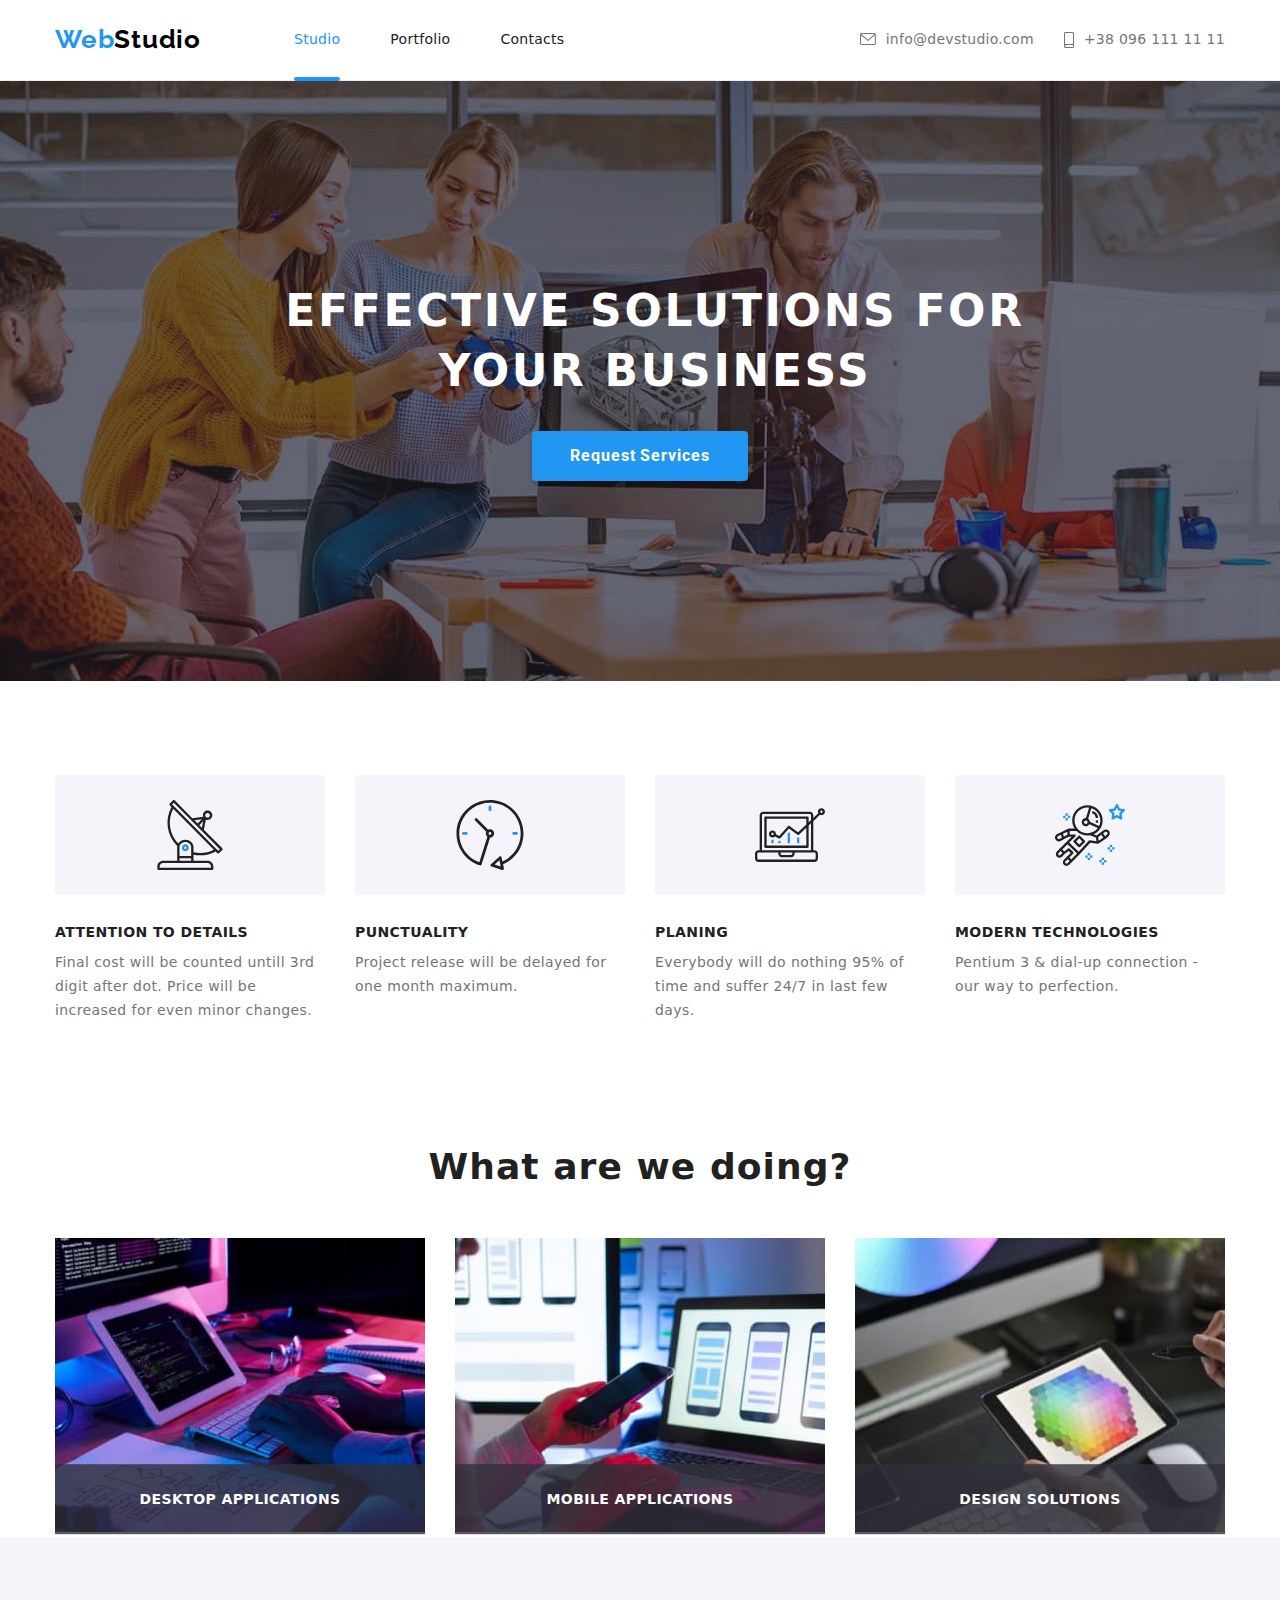
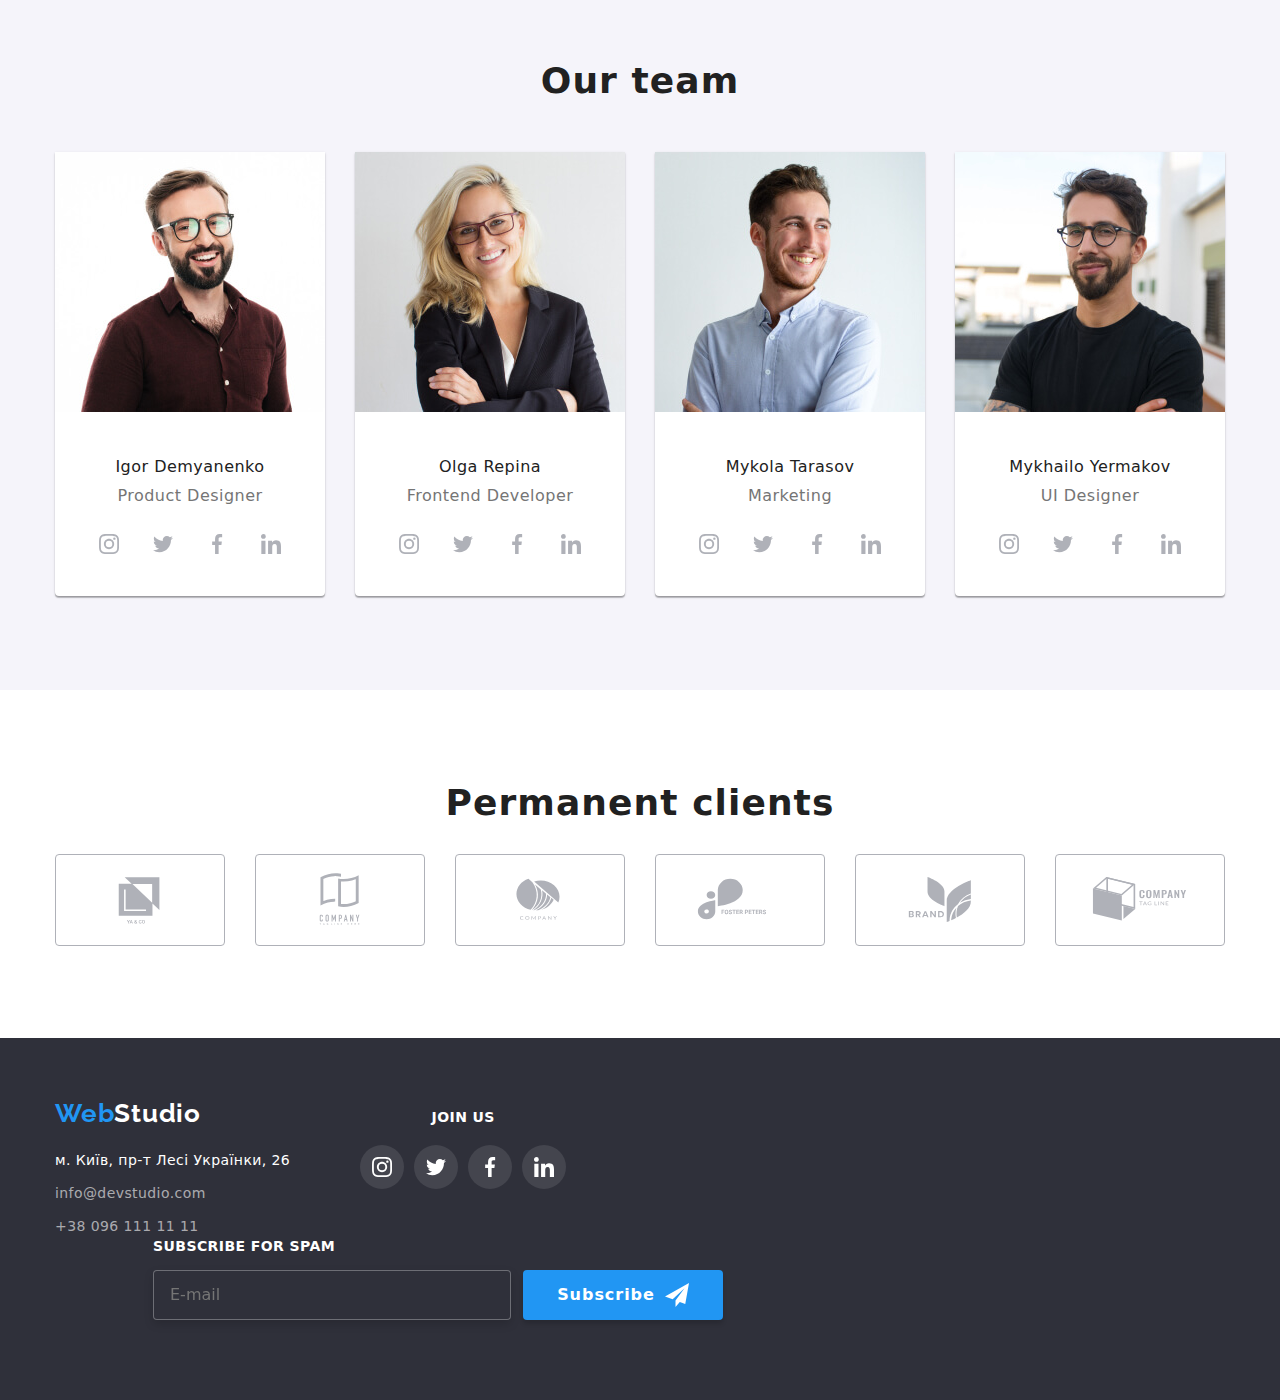
==== commit 9c3f3842: "looks like OK" ====
--- a/index.html
+++ b/index.html
@@ -18,7 +18,7 @@
   <body>
      <header class="header" >
      <div class="container flex-container">
-      <div>
+
         <a class="logo" href="index.html">
           <span class="logo__web">Web</span
           ><span class="logo__studio">Studio</span>
@@ -31,8 +31,8 @@
           <li><a class="menu__item" href="">Contacts</a></li>
         </ul>
       </nav>
-      </div>
-       <button type="button" class="sendwich-button">
+
+       <button type="button" class="sendwich-button" data-menu-open>
           <svg class="icon-menu" width="24" height="16">
             <use href="./images/symbol-defs.svg#icon-menu_24px" width="24" height="16"></use>
           </svg>
@@ -60,19 +60,22 @@
       </div>
      </div>
       
-<!-- <div class="mob-menu">
+ <div class="mob-menu is-hidden" data-menu>
   <div class="container">
-    <button type="button" class="mob-close-button" >
+        <div class="mob-menu-top">
+           <button type="button" class="mob-close-button" data-menu-close >
           <svg class="icon-menu-close"  width="20" height="20">
             <use href="./images/symbol-defs.svg#icon-close-mob" ></use>
           </svg>
         </button>
-
-         <ul class="mob-menu-list list">
+           <ul class="mob-menu-list list">
           <li class="mob-menu__item"><a class="mob-menu__link" href="index.html">Studio</a></li>
           <li class="mob-menu__item"><a class="mob-menu__link" href="portfolio.html">Portfolio</a></li>
           <li class="mob-menu__item"><a class="mob-menu__link" href="">Contacts</a></li>
         </ul>
+        </div>
+        <div class="mob-menu-bottom">
+
           <div class="mob-contacts">  
       <div>
           <a class="mob-contacts__tel" href="tel:+38 096 111 11 11">
@@ -111,12 +114,14 @@
             </div>
 
       </div>
-</div>
-
-  </div> -->
+</div> 
+        </div>
+        
+
+  </div> 
    
     </header>
-    <main>
+    <main> 
       <section class="hero">
         <div class="container">
           <h1 class="hero-title">Effective solutions for your business</h1>
@@ -229,6 +234,7 @@
               <img
               src="./images/team1-desk.jpg"
               alt="man in red shirt"
+               class="card-image"
             />
             </picture>
             
@@ -275,14 +281,29 @@
                 <picture>
               <source
               srcset= "
+              images/team2-desk.jpg 1x,
+              images/team2-desk-2x.jpg 2x
+              "
+              media="(min-width: 1200)"
+              />
+               <source
+              srcset= "
+              images/team2-tab.jpg 1x,
+              images/team2-tab-2x.jpg 2x
+              "
+              media="(min-width: 768)"
+              />
+               <source
+              srcset= "
               images/team2-mob.jpg 1x,
               images/team2-mob-2x.jpg 2x
               "
-              media="(min-width: 480)"
+              media="(max-width: 480)"
               />
                <img
               src="images/team2-desk.jpg"
               alt="blonde in jacket"
+               class="card-image"
              
             />
             </picture>
@@ -327,14 +348,31 @@
           <li class="persons__card">
              <picture>
               <source
-              srcset= "images/team3-mob.jpg 1x,
-                      images/team3-mob-2x.jpg 2x"
-                    media="(min-width: 480)"
-                    type="image"
+              srcset= "
+              images/team3-desk.jpg 1x,
+              images/team3-desk-2x.jpg 2x
+              "
+              media="(min-width: 1200)"
+              />
+               <source
+              srcset= "
+              images/team3-tab.jpg 1x,
+              images/tea32-tab-2x.jpg 2x
+              "
+              media="(min-width: 768)"
+              />
+               <source
+              srcset= "
+              images/team3-mob.jpg 1x,
+              images/team3-mob-2x.jpg 2x
+              "
+              media="(max-width: 480)"
               />
                <img
-              src="images/team3-mob.jpg"
-              alt="man in blue shirt"
+              src="images/team3-desk.jpg"
+              alt="blonde in jacket"
+               class="card-image"
+             
             />
             </picture>
             
@@ -377,16 +415,33 @@
            
           </li>
           <li class="persons__card">
-             <picture>
+              <picture>
               <source
-              srcset= "images/team4-mob.jpg 1x,
-                      images/team4-mob-2x.jpg 2x"
-                    media="(min-width: 480)"
-                    type="image"
-              />
-              <img
-              src="images/team4-mob.jpg"
-              alt="man in black t-shirt"
+              srcset= "
+              images/team4-desk.jpg 1x,
+              images/team4-desk-2x.jpg 2x
+              "
+              media="(min-width: 1200)"
+              />
+               <source
+              srcset= "
+              images/team4-tab.jpg 1x,
+              images/team4-tab-2x.jpg 2x
+              "
+              media="(min-width: 768)"
+              />
+               <source
+              srcset= "
+              images/team4-mob.jpg 1x,
+              images/team4-mob-2x.jpg 2x
+              "
+              media="(max-width: 480)"
+              />
+               <img
+              src="images/team4-desk.jpg"
+              alt="blonde in jacket"
+              class="card-image"
+             
             />
             </picture>
            
@@ -668,5 +723,6 @@
       </div>
     </div>
     <script src="./js/modal.js"></script> 
+    <script src="./js/menu.js"></script> 
   </body>
 </html>
--- a/css/main.min.css
+++ b/css/main.min.css
@@ -1 +1 @@
-:root{--hover-color: #2196f3;--focus-color: #2196f3;--main-text-color: #212121;--add-text-color: #757575;--icons-main-color: #AFB1B8;--line-height-1416: 1.14}ul,ol{margin:0;padding-left:0;list-style:none}p{margin:0}.section{padding-top:60px;padding-bottom:60px}@media screen and (min-width: 1200px){.section{padding-top:94px;padding-bottom:94px}}.container{margin-left:auto;margin-right:auto;width:100%;padding-left:15px;padding-right:15px}@media screen and (min-width: 480px){.container{width:480px}}@media screen and (min-width: 768px){.container{width:768px}}@media screen and (min-width: 1200px){.container{width:1200px}}header{background-color:#fff;border-bottom:1px solid #ececec;padding-top:24px;padding-bottom:25px}.flex-container{display:flex;align-items:center}.list{list-style:none;margin-top:0;margin-bottom:0;padding-left:0}.navigation{display:flex;align-items:center}.logo{font-family:"Raleway";font-weight:700;font-size:26px;line-height:1.1923076923;text-decoration:none;cursor:pointer}.logo__web{font-weight:700;font-size:26px;line-height:1.19;letter-spacing:.03em;color:#2196f3}.logo__studio{font-weight:700;font-size:26px;line-height:1.19;letter-spacing:.03em;color:#000;text-decoration:none}.menu{font-weight:500;font-size:14px;line-height:1.14;letter-spacing:.02em;color:var(--main-text-color);text-decoration:none;margin-bottom:0;margin-left:93px;gap:50px;display:none}.menu__item{position:relative;font-weight:500;font-size:14px;line-height:1.14;letter-spacing:.02em;color:var(--main-text-color);text-decoration:none;padding-top:24px;padding-bottom:33px;transition-property:var(--hover-color);transition-duration:250ms;transition-timing-function:cubic-bezier(0.4, 1, 0.2, 1)}.menu__item:hover{color:var(--hover-color)}.menu__item:focus{color:var(--focus-color)}.menu .menu__item.current{color:var(--focus-color)}.current::after{content:"";position:absolute;bottom:-1px;display:block;width:100%;height:4px;background-color:var(--focus-color);border-radius:2px}.contacts{margin-left:auto;gap:30px;display:none}.contacts__mail{display:flex;font-weight:500;font-size:14px;line-height:1.14;letter-spacing:.02em;color:#757575;text-decoration:none;display:flex;align-items:center;transition-property:color;transition-duration:250ms;transition-timing-function:cubic-bezier(0.4, 1, 0.2, 1)}.contacts__mail:hover,.contacts__mail:focus{color:var(--hover-color)}.contacts__Micon{display:flex;width:16px;height:12px;fill:currentColor;margin-right:10px;transition-property:fill;transition-duration:250ms;transition-timing-function:cubic-bezier(0.4, 1, 0.2, 1)}.contacts__Micon:hover,.contacts__Micon:focus{fill:var(--hover-color)}.contacts__Ticon{display:flex;width:10px;height:16px;fill:currentColor;margin-right:10px;transition-property:var(--hover-color),fill;transition-duration:250ms;transition-timing-function:cubic-bezier(0.4, 1, 0.2, 1)}.contacts__tel{font-weight:500;font-size:14px;line-height:1.14;letter-spacing:.02em;color:#757575;text-decoration:none;display:flex;align-items:center;transition-property:color;transition-duration:250ms;transition-timing-function:cubic-bezier(0.4, 1, 0.2, 1)}.contacts__tel:hover,.contacts__tel:focus{color:var(--hover-color)}.sendwich-button{margin-left:auto;background-color:rgba(0,0,0,0);border:none}.mob-menu{position:fixed;top:0;background-color:#fff;width:100vw;height:100vh;z-index:4;padding-top:48px;padding-bottom:48px}.mob-menu-list{list-style:none}.mob-menu__link{font-weight:500;font-size:40px;line-height:1.175;letter-spacing:.02em;color:#212121;text-decoration:none}.mob-menu__link:hover{color:var(--hover-color)}.mob-menu__link:focus{color:var(--focus-color)}.mob-menu__item:not(:last-child){margin-bottom:30px}.mob-close-button{width:40px;height:40px;background-color:rgba(0,0,0,0);border:none;padding:0;margin-left:auto;display:flex;align-items:center;justify-content:center}.hero{background:#2f303a;text-align:center;padding-top:118px;padding-bottom:118px;background-image:linear-gradient(rgba(47, 48, 58, 0.4), rgba(47, 48, 58, 0.4)),url(../images/hero-mob.jpg);background-repeat:no-repeat;background-size:cover;background-position:center;width:100%}@media(min-device-pixel-ratio: 2),(-webkit-min-device-pixel-ratio: 2),(min-resolution: 192dpi),(min-resolution: 2dppx){.hero{background-image:linear-gradient(rgba(47, 48, 58, 0.4), rgba(47, 48, 58, 0.4)),url(../images/hero-mob-2x.jpg)}}@media screen and (min-width: 480px){.hero{width:100%;background-size:cover}}@media screen and (min-width: 768px){.hero{padding-top:118px;padding-bottom:118px;background-image:linear-gradient(rgba(47, 48, 58, 0.4), rgba(47, 48, 58, 0.4)),url(../images/hero-tab.jpg)}}@media screen and (min-width: 768px)and (min-device-pixel-ratio: 2),screen and (min-width: 768px)and (-webkit-min-device-pixel-ratio: 2),screen and (min-width: 768px)and (min-resolution: 192dpi),screen and (min-width: 768px)and (min-resolution: 2dppx){.hero{background-image:linear-gradient(rgba(47, 48, 58, 0.4), rgba(47, 48, 58, 0.4)),url(../images/hero-tab-2x.jpg)}}@media screen and (min-width: 1200px){.hero{padding-top:200px;padding-bottom:200px;background-image:linear-gradient(rgba(47, 48, 58, 0.4), rgba(47, 48, 58, 0.4)),url(../images/bg_hero_image.jpg)}}@media screen and (min-width: 1200px)and (min-device-pixel-ratio: 2),screen and (min-width: 1200px)and (-webkit-min-device-pixel-ratio: 2),screen and (min-width: 1200px)and (min-resolution: 192dpi),screen and (min-width: 1200px)and (min-resolution: 2dppx){.hero{background-image:linear-gradient(rgba(47, 48, 58, 0.4), rgba(47, 48, 58, 0.4)),url(../images/hero-desk-2x.jpg)}}.hero-title{font-weight:900;font-size:26px;line-height:1.62;text-align:center;letter-spacing:.06em;text-transform:uppercase;color:#fff;width:100%;margin:0 auto}@media screen and (min-width: 480px){.hero-title{font-weight:900;font-size:26px;line-height:1.62;color:#fff}}@media screen and (min-width: 768px){.hero-title{width:768px;padding-left:200px;padding-right:200px}}@media screen and (min-width: 1200px){.hero-title{width:1200px;font-weight:900;font-size:44px;line-height:1.36}}.hero-button{background:#2196f3;box-shadow:0px 4px 4px rgba(0,0,0,.15);border-radius:4px;cursor:pointer;min-width:216px;padding:0;border:none;margin-top:30px}.hero-button-text{font-family:"Roboto";font-weight:700;font-size:16px;line-height:1.88;text-align:center;letter-spacing:.06em;color:#fff;display:block;margin-top:10px;margin-bottom:10px}.fltr-list{list-style:none;display:flex;flex-wrap:wrap;justify-content:center;gap:8px;margin-bottom:50px}.fltr-button{background:#f5f4fa;border-radius:4px;border-style:none;cursor:pointer;padding:6px 22px;display:block;transition-property:background-color,color;transition-duration:250ms;transition-timing-function:cubic-bezier(0.4, 1, 0.2, 1)}.fltr-button:hover{background-color:var(--hover-color);color:#fff}.fltr-button:focus{background:var(--focus-color);color:#fff}.fltr-txt{font-family:"Roboto";font-weight:500;font-size:16px;line-height:1.62;text-align:center;letter-spacing:.03em}.card-list{list-style:none;display:flex;flex-wrap:wrap;gap:30px}.wrap{position:relative;overflow:hidden}.card-item{text-decoration:none;display:block;transition-property:box-shadow;transition-duration:250ms;transition-timing-function:cubic-bezier(0.4, 1, 0.2, 1)}.card-item:hover{box-shadow:0px 1px 1px rgba(0,0,0,.12),0px 4px 4px rgba(0,0,0,.06),1px 4px 6px rgba(0,0,0,.16)}.card-sign{border-bottom:1px solid #eee;border-left:1px solid #eee;border-right:1px solid #eee;padding:24px 20px}.card-title{font-weight:700;font-size:18px;line-height:2;letter-spacing:.06em;color:#212121}.card-type{font-weight:400;font-size:16px;line-height:1.88;letter-spacing:.03em;color:#757575;margin-top:4px}.card-top-text{position:absolute;top:0;left:0;color:#fff;font-weight:400;font-size:18px;line-height:1.56;letter-spacing:.03em;background-color:rgba(33,150,243,.9);padding:40px;height:100%;transform:translateY(100%);transition:1000ms;overflow:auto}.card-item:hover .card-top-text{transform:translateY(0)}.benefits{display:flex;flex-wrap:wrap;gap:30px}.benefits__item{min-width:270px;width:100%}.benefits__item::before{content:"";display:block;height:120px;border-radius:4px;background-color:#f5f4fa;background-repeat:no-repeat;background-position:center;margin-bottom:30px}@media screen and (min-width: 768px){.benefits__item{width:calc((100% - 30px)/2)}}@media screen and (min-width: 1200px){.benefits__item{width:calc((100% - 90px)/4)}}.icon-antenna::before{background-image:url(../images/antenna\ 1.svg)}.icon-clock::before{background-image:url(../images/clock\ 1.svg)}.icon-diagram::before{background-image:url(../images/diagram\ 1.svg)}.icon-astronaut::before{background-image:url(../images/astronaut\ 1.svg)}.benefits__title{font-weight:700;font-size:14px;line-height:1.14;letter-spacing:.03em;text-transform:uppercase;color:#212121;margin-top:0;margin-bottom:10px;text-align:center}@media screen and (min-width: 768px){.benefits__title{text-align:left}}.benefits__text{font-weight:400;font-size:14px;line-height:1.71;letter-spacing:.03em;color:var(--add-text-color);margin-top:0}.what-title{font-weight:700;font-size:36px;line-height:1.16;text-align:center;letter-spacing:.03em;color:#212121;margin-bottom:50px}.flex-what{display:flex;gap:30px;align-items:center;width:calc(100% - 30px)}.what-section{padding-bottom:94px;display:none}@media screen and (min-width: 480px){.what-section{display:none}}@media screen and (min-width: 768px){.what-section{display:none}}@media screen and (min-width: 1200px){.what-section{display:contents;padding-bottom:94px}}.what-top-text{position:absolute;font-weight:700;font-size:14px;line-height:16px;text-align:center;letter-spacing:.03em;text-transform:uppercase;color:#fff;background:rgba(47,48,58,.8);padding-top:27px;padding-bottom:27px;margin:0;transform:translate(0%, -104%);z-index:1;display:flex;width:100%;justify-content:center}.what-wrap{position:relative}.team-title{font-weight:700;font-size:36px;line-height:1.16;text-align:center;letter-spacing:.03em;color:var(--main-text-color);margin-bottom:50px}.persons{display:flex;flex-wrap:wrap;justify-content:center;gap:30px}.persons__names{font-weight:500;font-size:16px;line-height:1.18;text-align:center;letter-spacing:.03em;color:var(--main-text-color);margin-bottom:10px}.persons__positions{font-weight:400;font-size:16px;line-height:1.18;text-align:center;letter-spacing:.03em;color:var(--add-text-color)}.team{background:#f5f4fa;padding-bottom:94px}.persons__card-sign{padding-bottom:16px;padding-top:30px}.persons__card{background:#fff;display:block;width:100%;box-shadow:0px 1px 3px rgba(0,0,0,.12),0px 1px 1px rgba(0,0,0,.14),0px 2px 1px rgba(0,0,0,.2);border-radius:0px 0px 4px 4px}@media screen and (min-width: 480px){.persons__card{width:480px}}@media screen and (min-width: 768px){.persons__card{width:calc((100% - 30px)/2)}}@media screen and (min-width: 1200px){.persons__card{width:calc((100% - 90px)/4)}}.social-wrap{padding-bottom:30px}.social__list{list-style:none;display:flex;align-items:center;justify-content:center;padding-left:0;gap:10px}.social__link{width:44px;height:44px;border-radius:50%;background-color:rgba(0,0,0,0);display:flex;align-items:center;justify-content:center;fill:#afb1b8;transition-property:background-color,fill;transition-duration:250ms;transition-timing-function:cubic-bezier(0.4, 1, 0.2, 1)}.social__item :hover,.social__item :focus{background-color:var(--hover-color);fill:#fff}.clients-section{background-color:#fff;padding-top:60px;padding-bottom:60px}@media screen and (min-width: 1200px){.clients-section{padding-top:92px;padding-bottom:92px}}.clients-title{font-weight:700;font-size:36px;line-height:1.1666666667;text-align:center;letter-spacing:.03em;color:#212121;margin-bottom:30px;margin-top:0}.clients-item{empty-cells:inherit;width:100%}@media screen and (min-width: 480px){.clients-item{width:calc((100% - 30px)/2)}}@media screen and (min-width: 768px){.clients-item{width:calc((100% - 60px)/3)}}@media screen and (min-width: 1200px){.clients-item{width:calc((100% - 150px)/6)}}.clients-list{list-style:none;display:flex;flex-wrap:wrap;align-items:center;justify-content:center;padding-left:0;margin:0;gap:30px}.clients-link{display:flex;width:170px;height:92px;fill:var(--icons-main-color);justify-content:center;align-items:center;border:1px solid #afb1b8;border-radius:4px;width:100%;fill:var(--icons-main-color);transition-property:border,fill;transition-duration:250ms;transition-timing-function:cubic-bezier(0.4, 1, 0.2, 1)}.clients-link:hover,.clients-link:focus{border-color:var(--focus-color);fill:var(--hover-color)}.footer{background:#2f303a;padding-top:60px;padding-bottom:60px}.footer-logo{font-family:"Raleway";font-weight:700;font-size:26px;line-height:1.1923076923;text-decoration:none;cursor:pointer;display:block;margin-bottom:20px}.footer-studio{font-weight:700;font-size:26px;line-height:1.19;letter-spacing:.03em;color:#fff}.footer-contacts{margin:auto;text-align:center}@media screen and (min-width: 1200px){.footer-contacts{margin:0;text-align:left}}.adress{font-style:normal;font-weight:400;font-size:14px;line-height:1.71;letter-spacing:.03em;color:#fff;display:block;margin-bottom:9px}.nav-site-footer{font-weight:400;font-size:14px;line-height:1.71;letter-spacing:.03em;color:rgba(255,255,255,.6);text-decoration:none;display:block;margin-bottom:9px}.nav-tel-footer{font-weight:400;font-size:14px;line-height:1.71;letter-spacing:.03em;color:rgba(255,255,255,.6);text-decoration:none;display:block}.footer-join{display:block;margin-top:60px}@media screen and (min-width: 768px){.footer-join{margin-top:0}}@media screen and (min-width: 1200px){.footer-join{margin-left:70px}}.common{display:flex;flex-wrap:wrap;flex-direction:column}@media screen and (min-width: 480px){.common{width:480px}}@media screen and (min-width: 768px){.common{width:768px;flex-direction:row;gap:167px;align-items:baseline}}@media screen and (min-width: 1200px){.common{width:1200px;gap:0}}.footer-join-title{margin-bottom:20px;margin-top:0;font-weight:700;font-size:14px;line-height:1.1428571429;letter-spacing:.03em;text-transform:uppercase;color:#fff;text-align:center}@media screen and (min-width: 768px){.footer-join-title{padding-top:5px}}.footer-join-soc-list{list-style:none;display:flex;align-items:center;justify-content:center;padding-left:0;gap:10px}.footer-join-soc-link{width:44px;height:44px;border-radius:50%;background-color:rgba(255,255,255,.1);display:flex;align-items:center;justify-content:center;fill:#fff;transition-property:background-color;transition-duration:250ms;transition-timing-function:cubic-bezier(0.4, 1, 0.2, 1)}.footer-join-soc-item :hover,.footer-join-soc-item :focus{background-color:var(--hover-color)}.subscribe{display:flex;justify-content:center;margin-top:60px}@media screen and (min-width: 768px){.subscribe{margin:auto}}@media screen and (min-width: 1200px){.subscribe{margin-left:98px}}.subscribe-form{display:flex;flex-direction:column;width:100%}.subscribe-title{font-weight:700;font-size:14px;line-height:var(--line-height-1416);letter-spacing:.03em;text-transform:uppercase;text-align:center;color:#fff;margin-bottom:15px}@media screen and (min-width: 1200px){.subscribe-title{text-align:left}}.subscribe-wrap{display:flex;flex-wrap:wrap;justify-content:center}@media screen and (min-width: 480px){.subscribe-wrap{width:480px;margin:auto}}@media screen and (min-width: 768px){.subscribe-wrap{flex-direction:column}}@media screen and (min-width: 1200px){.subscribe-wrap{display:flex;flex-direction:row;width:auto}}.subscribe-input{width:calc(100% - 15px);height:50px;border:1px solid rgba(255,255,255,.3);filter:drop-shadow(0px 4px 4px rgba(0, 0, 0, 0.15));border-radius:4px;background-color:#2f303a;padding:15px 16px;color:#fff}@media screen and (min-width: 480px){.subscribe-input{max-width:450px}}@media screen and (min-width: 768px){.subscribe-input{width:768px;margin:0 auto 20px auto}}@media screen and (min-width: 1200px){.subscribe-input{margin-right:12px;width:358px;margin-left:0}}.subscribe-button{width:200px;height:50px;background:#2196f3;box-shadow:0px 4px 4px rgba(0,0,0,.15);border-radius:4px;display:flex;align-items:center;justify-content:center;border-style:none;margin-top:20px;cursor:pointer}@media screen and (min-width: 768px){.subscribe-button{margin:auto}}@media screen and (min-width: 1200px){.subscribe-button{margin:0}}.subscribe-button-text{font-weight:700;font-size:16px;line-height:1.88;letter-spacing:.06em;color:#fff;margin-right:10px}.button-icon{fill:#fff}.backdrop{width:100%;height:100%;position:fixed;top:0;background-color:rgba(0,0,0,.2);z-index:2;transition:opacity 300ms linear,visibility 300ms linear}.modal{max-width:450px;height:609px;background-color:#fff;position:absolute;left:50%;top:50%;transform:translate(-50%, -50%) scale(1);transition:transform 300ms}@media screen and (min-width: 480px){.modal{min-width:450px;height:609px}}@media screen and (min-width: 1200px){.modal{min-width:528px;height:581px}}.backdrop.is-hidden .modal{transform:translate(-50%, -50%) scale(0)}.modal-close-button{height:30px;width:30px;border-radius:50%;background:#fff;border:1px solid rgba(0,0,0,.1);position:absolute;top:8px;right:8px;display:flex;justify-content:center;align-items:center;cursor:pointer}.modal-close-button:hover{fill:var(--hover-color)}.modal-close-icon{padding:0;height:11px;width:11px;display:block;transition-property:fill;transition-duration:250ms;transition-timing-function:cubic-bezier(0.4, 1, 0.2, 1)}.is-hidden{opacity:0;visibility:hidden;pointer-events:none;position:absolute;height:0px;width:0px;white-space:nowrap;margin:-1px;overflow:hidden;border:0}.modal-form{display:flex;flex-direction:column;padding:40px}.modal-title{font-weight:700;font-size:20px;line-height:23px;text-align:center;letter-spacing:.03em;color:#212121;margin-bottom:12px}.modal-input{height:40px;width:100%;padding:0 0 0 42px;margin:0;font-weight:400;font-size:12px;line-height:14px;letter-spacing:.01em;border:1px solid rgba(33,33,33,.2);border-radius:4px;margin-top:5px;outline:rgba(0,0,0,0);transition-property:var(--hover-color),fill;transition-duration:250ms;transition-timing-function:cubic-bezier(0.4, 1, 0.2, 1)}.modal-input:focus{border:1px solid #2196f3}.modal-input:focus+.input-icon{fill:var(--focus-color)}.field{margin-bottom:10px}.label-title{font-weight:400;font-size:12px;line-height:1.1666666667;letter-spacing:.01em;color:var(--add-text-color)}.modal-input-comment{height:120px;width:100%;font-weight:400;font-size:12px;line-height:14px;letter-spacing:.01em;color:rgba(117,117,117,.5);resize:none;padding:15px 12px;border:1px solid rgba(33,33,33,.2);border-radius:4px;outline:rgba(0,0,0,0);margin-top:5px;transition-property:var(--hover-color),fill;transition-duration:250ms;transition-timing-function:cubic-bezier(0.4, 1, 0.2, 1)}.modal-input-comment:focus{border:1px solid #2196f3}.modal-checkbox{margin:20px auto 30px auto}.modal-checkbox :checked+.modal-checkbox-text span{background-color:var(--focus-color);border-color:rgba(0,0,0,0);fill:#fff}.modal-checkbox-text{font-weight:400;font-size:14px;line-height:1.71;letter-spacing:.03em;color:var(--add-text-color);display:flex;align-items:center;justify-content:center}.modal-checkbox-text span{width:15px;height:16px;border:2px solid #212121;border-radius:2px;margin-right:7px;display:flex;align-items:center;justify-content:center;fill:rgba(0,0,0,0);transition-property:var(--hover-color),fill;transition-duration:250ms;transition-timing-function:cubic-bezier(0.4, 1, 0.2, 1)}.modal-submit-button{width:200px;height:50px;margin-right:auto;margin-left:auto;background:#188ce8;box-shadow:0px 4px 4px rgba(0,0,0,.15);border-radius:4px;cursor:pointer;border-color:rgba(0,0,0,0)}.modal-button-text{font-family:"Roboto";font-style:normal;font-weight:700;font-size:16px;line-height:1.88;letter-spacing:.06em;color:#fff}.modal-contract{color:var(--focus-color);font-weight:400;font-size:14px;line-height:1.71;letter-spacing:.03em;margin-left:5px}.input-wrap{position:relative}.input-icon{position:absolute;display:block;top:58%;left:15px;transform:translateY(-50%)}/*# sourceMappingURL=main.min.css.map */+:root{--hover-color: #2196f3;--focus-color: #2196f3;--main-text-color: #212121;--add-text-color: #757575;--icons-main-color: #AFB1B8;--line-height-1416: 1.14}.no-scroll{overflow:hidden}ul,ol{margin:0;padding-left:0;list-style:none}p{margin:0}.section{padding-top:60px;padding-bottom:60px}@media screen and (min-width: 1200px){.section{padding-top:94px;padding-bottom:94px}}.container{margin-left:auto;margin-right:auto;width:100%;padding-left:15px;padding-right:15px}@media screen and (min-width: 480px){.container{width:480px}}@media screen and (min-width: 768px){.container{width:768px}}@media screen and (min-width: 1200px){.container{width:1200px}}header{background-color:#fff;border-bottom:1px solid #ececec;padding-top:24px;padding-bottom:25px}.flex-container{display:flex;align-items:center}.list{list-style:none;margin-top:0;margin-bottom:0;padding-left:0}.navigation{display:flex;align-items:center}.logo{font-family:"Raleway";font-weight:700;font-size:24px;line-height:1.1923076923;text-decoration:none;cursor:pointer}@media screen and (min-width: 1200px){.logo{font-family:"Raleway";font-weight:700;font-size:26px;line-height:1.1923076923;text-decoration:none;cursor:pointer}}.logo__web{font-weight:700;line-height:1.19;letter-spacing:.03em;color:#2196f3}.logo__studio{font-weight:700;line-height:1.19;letter-spacing:.03em;color:#000;text-decoration:none}.menu{display:none}@media screen and (min-width: 480px){.menu{display:none}}@media screen and (min-width: 768px){.menu{font-weight:500;font-size:14px;line-height:1.14;letter-spacing:.02em;color:var(--main-text-color);text-decoration:none;margin-bottom:0;margin-left:90px;gap:50px;display:flex}}@media screen and (min-width: 1200px){.menu{font-weight:500;font-size:14px;line-height:1.14;letter-spacing:.02em;color:var(--main-text-color);text-decoration:none;margin-bottom:0;margin-left:93px;gap:50px;display:flex}}.menu__item{position:relative;font-weight:500;font-size:14px;line-height:1.14;letter-spacing:.02em;color:var(--main-text-color);text-decoration:none;padding-top:24px;padding-bottom:33px;transition-property:var(--hover-color);transition-duration:250ms;transition-timing-function:cubic-bezier(0.4, 1, 0.2, 1)}.menu__item:hover{color:var(--hover-color)}.menu__item:focus{color:var(--focus-color)}.menu .menu__item.current{color:var(--focus-color)}.current::after{content:"";position:absolute;bottom:-1px;display:block;width:100%;height:4px;background-color:var(--focus-color);border-radius:2px}.contacts{display:none}@media screen and (min-width: 480px){.contacts{display:none}}@media screen and (min-width: 768px){.contacts{width:auto;margin-left:auto;display:flex;flex-direction:column;gap:10px}}@media screen and (min-width: 1200px){.contacts{margin-left:auto;display:flex;flex-direction:row;gap:30px}}.contacts__mail{display:flex;font-weight:500;font-size:14px;line-height:1.14;letter-spacing:.02em;color:#757575;text-decoration:none;display:flex;align-items:center;transition-property:color;transition-duration:250ms;transition-timing-function:cubic-bezier(0.4, 1, 0.2, 1)}.contacts__mail:hover,.contacts__mail:focus{color:var(--hover-color)}.contacts__Micon{display:flex;width:16px;height:12px;fill:currentColor;margin-right:10px;transition-property:fill;transition-duration:250ms;transition-timing-function:cubic-bezier(0.4, 1, 0.2, 1)}.contacts__Micon:hover,.contacts__Micon:focus{fill:var(--hover-color)}.contacts__Ticon{display:flex;width:10px;height:16px;fill:currentColor;margin-right:10px;transition-property:var(--hover-color),fill;transition-duration:250ms;transition-timing-function:cubic-bezier(0.4, 1, 0.2, 1)}.contacts__tel{font-weight:500;font-size:14px;line-height:1.14;letter-spacing:.02em;color:#757575;text-decoration:none;display:flex;align-items:center;transition-property:color;transition-duration:250ms;transition-timing-function:cubic-bezier(0.4, 1, 0.2, 1)}.contacts__tel:hover,.contacts__tel:focus{color:var(--hover-color)}.sendwich-button{margin-left:auto;background-color:rgba(0,0,0,0);border:none}@media screen and (min-width: 768px){.sendwich-button{display:none}}.mob-menu{position:fixed;top:0;background-color:#fff;width:100vw;height:100vh;z-index:4;padding-top:48px;padding-bottom:48px}.mob-menu>.container{display:flex;height:100%;flex-direction:column;justify-content:space-between}.mob-menu-list{list-style:none}.mob-menu__link{font-weight:500;font-size:40px;line-height:1.175;letter-spacing:.02em;color:#212121;text-decoration:none}.mob-menu__link:hover{color:var(--hover-color)}.mob-menu__link:focus{color:var(--focus-color)}.mob-menu__item:not(:last-child){margin-bottom:30px}.mob-contacts__tel{font-weight:500;font-size:34px;line-height:1.1764705882;letter-spacing:.02em;color:#2196f3;text-decoration:none;margin-top:50px;display:block}.mob-contacts__mail{font-weight:500;font-size:24px;line-height:1.1666666667;letter-spacing:.02em;color:#757575;text-decoration:none;display:block;margin-top:30px;margin-bottom:60px}.mob-social__list{list-style:none;display:flex;align-items:center;padding-left:0;gap:10px}.mob-social__item{width:auto;text-align:center}.mob-social__item:not(:last-child)::after{content:"";width:22px;height:0;border:1px solid rgba(33,33,33,.2);transform:rotate(90deg)}.mob-social__link{text-decoration:none;font-weight:500;font-size:18px;line-height:1.22;letter-spacing:.02em;color:#2196f3;padding-right:10px}.mob-close-button{width:40px;height:40px;background-color:rgba(0,0,0,0);border:none;padding:0;margin-left:auto;display:flex;align-items:center;justify-content:center}.mob-close-button:hover{color:var(--hover-color)}.mob-close-button:focus{color:var(--focus-color)}.hero{background:#2f303a;text-align:center;padding-top:118px;padding-bottom:118px;background-image:linear-gradient(rgba(47, 48, 58, 0.4), rgba(47, 48, 58, 0.4)),url(../images/hero-mob.jpg);background-repeat:no-repeat;background-size:cover;background-position:center;width:100%}@media(min-device-pixel-ratio: 2),(-webkit-min-device-pixel-ratio: 2),(min-resolution: 192dpi),(min-resolution: 2dppx){.hero{background-image:linear-gradient(rgba(47, 48, 58, 0.4), rgba(47, 48, 58, 0.4)),url(../images/hero-mob-2x.jpg)}}@media screen and (min-width: 480px){.hero{width:100%;background-size:cover}}@media screen and (min-width: 768px){.hero{padding-top:118px;padding-bottom:118px;background-image:linear-gradient(rgba(47, 48, 58, 0.4), rgba(47, 48, 58, 0.4)),url(../images/hero-tab.jpg)}}@media screen and (min-width: 768px)and (min-device-pixel-ratio: 2),screen and (min-width: 768px)and (-webkit-min-device-pixel-ratio: 2),screen and (min-width: 768px)and (min-resolution: 192dpi),screen and (min-width: 768px)and (min-resolution: 2dppx){.hero{background-image:linear-gradient(rgba(47, 48, 58, 0.4), rgba(47, 48, 58, 0.4)),url(../images/hero-tab-2x.jpg)}}@media screen and (min-width: 1200px){.hero{padding-top:200px;padding-bottom:200px;background-image:linear-gradient(rgba(47, 48, 58, 0.4), rgba(47, 48, 58, 0.4)),url(../images/bg_hero_image.jpg)}}@media screen and (min-width: 1200px)and (min-device-pixel-ratio: 2),screen and (min-width: 1200px)and (-webkit-min-device-pixel-ratio: 2),screen and (min-width: 1200px)and (min-resolution: 192dpi),screen and (min-width: 1200px)and (min-resolution: 2dppx){.hero{background-image:linear-gradient(rgba(47, 48, 58, 0.4), rgba(47, 48, 58, 0.4)),url(../images/hero-desk-2x.jpg)}}.hero-title{font-weight:900;font-size:26px;line-height:1.62;text-align:center;letter-spacing:.06em;text-transform:uppercase;color:#fff;width:100%;margin:0 auto}@media screen and (min-width: 480px){.hero-title{font-weight:900;font-size:26px;line-height:1.62;color:#fff}}@media screen and (min-width: 768px){.hero-title{width:768px;padding-left:200px;padding-right:200px}}@media screen and (min-width: 1200px){.hero-title{width:1200px;font-weight:900;font-size:44px;line-height:1.36}}.hero-button{background:#2196f3;box-shadow:0px 4px 4px rgba(0,0,0,.15);border-radius:4px;cursor:pointer;min-width:216px;padding:0;border:none;margin-top:30px}.hero-button-text{font-family:"Roboto";font-weight:700;font-size:16px;line-height:1.88;text-align:center;letter-spacing:.06em;color:#fff;display:block;margin-top:10px;margin-bottom:10px}.fltr-list{list-style:none;display:flex;flex-wrap:wrap;justify-content:center;gap:8px;margin-bottom:50px}.fltr-button{background:#f5f4fa;border-radius:4px;border-style:none;cursor:pointer;padding:6px 22px;display:block;transition-property:background-color,color;transition-duration:250ms;transition-timing-function:cubic-bezier(0.4, 1, 0.2, 1)}.fltr-button:hover{background-color:var(--hover-color);color:#fff}.fltr-button:focus{background:var(--focus-color);color:#fff}.fltr-txt{font-family:"Roboto";font-weight:500;font-size:16px;line-height:1.62;text-align:center;letter-spacing:.03em}.card-list{list-style:none;display:flex;flex-wrap:wrap;gap:30px}.wrap{position:relative;overflow:hidden}.card-item{text-decoration:none;display:block;transition-property:box-shadow;transition-duration:250ms;transition-timing-function:cubic-bezier(0.4, 1, 0.2, 1)}.card-item:hover{box-shadow:0px 1px 1px rgba(0,0,0,.12),0px 4px 4px rgba(0,0,0,.06),1px 4px 6px rgba(0,0,0,.16)}.card-sign{border-bottom:1px solid #eee;border-left:1px solid #eee;border-right:1px solid #eee;padding:24px 20px}.card-title{font-weight:700;font-size:18px;line-height:2;letter-spacing:.06em;color:#212121}.card-type{font-weight:400;font-size:16px;line-height:1.88;letter-spacing:.03em;color:#757575;margin-top:4px}.card-top-text{position:absolute;top:0;left:0;color:#fff;font-weight:400;font-size:18px;line-height:1.56;letter-spacing:.03em;background-color:rgba(33,150,243,.9);padding:40px;height:100%;transform:translateY(100%);transition:1000ms;overflow:auto}.card-item:hover .card-top-text{transform:translateY(0)}.benefits{display:flex;flex-wrap:wrap;gap:30px}.benefits__item{min-width:270px;width:100%}.benefits__item::before{content:"";display:block;height:120px;border-radius:4px;background-color:#f5f4fa;background-repeat:no-repeat;background-position:center;margin-bottom:30px}@media screen and (min-width: 768px){.benefits__item{width:calc((100% - 30px)/2)}}@media screen and (min-width: 1200px){.benefits__item{width:calc((100% - 90px)/4)}}.icon-antenna::before{background-image:url(../images/antenna\ 1.svg)}.icon-clock::before{background-image:url(../images/clock\ 1.svg)}.icon-diagram::before{background-image:url(../images/diagram\ 1.svg)}.icon-astronaut::before{background-image:url(../images/astronaut\ 1.svg)}.benefits__title{font-weight:700;font-size:14px;line-height:1.14;letter-spacing:.03em;text-transform:uppercase;color:#212121;margin-top:0;margin-bottom:10px;text-align:center}@media screen and (min-width: 768px){.benefits__title{text-align:left}}.benefits__text{font-weight:400;font-size:14px;line-height:1.71;letter-spacing:.03em;color:var(--add-text-color);margin-top:0}.what-title{font-weight:700;font-size:36px;line-height:1.16;text-align:center;letter-spacing:.03em;color:#212121;margin-bottom:50px}.flex-what{display:flex;gap:30px;align-items:center;width:calc(100% - 30px)}.what-section{padding-bottom:94px;display:none}@media screen and (min-width: 480px){.what-section{display:none}}@media screen and (min-width: 768px){.what-section{display:none}}@media screen and (min-width: 1200px){.what-section{display:contents;padding-bottom:94px}}.what-top-text{position:absolute;font-weight:700;font-size:14px;line-height:16px;text-align:center;letter-spacing:.03em;text-transform:uppercase;color:#fff;background:rgba(47,48,58,.8);padding-top:27px;padding-bottom:27px;margin:0;transform:translate(0%, -104%);z-index:1;display:flex;width:100%;justify-content:center}.what-wrap{position:relative}.team-title{text-align:center;letter-spacing:.03em;font-weight:700;font-size:28px;line-height:1.1785714286;text-align:center;color:var(--main-text-color);margin-bottom:50px}@media screen and (min-width: 768px){.team-title{text-align:center;letter-spacing:.03em;color:#212121}}@media screen and (min-width: 1200px){.team-title{text-align:center;letter-spacing:.03em;font-weight:700;font-size:36px;line-height:1.16;text-align:center;letter-spacing:.03em;color:var(--main-text-color);margin-bottom:50px}}.persons{display:flex;flex-wrap:wrap;justify-content:center;gap:30px}.persons__names{font-weight:500;font-size:16px;line-height:1.18;text-align:center;letter-spacing:.03em;color:var(--main-text-color);margin-bottom:10px}.persons__positions{font-weight:400;font-size:16px;line-height:1.18;text-align:center;letter-spacing:.03em;color:var(--add-text-color)}.team{background:#f5f4fa;padding-bottom:94px}.persons__card-sign{padding-bottom:16px;padding-top:30px}.persons__card{background:#fff;display:block;width:100%;box-shadow:0px 1px 3px rgba(0,0,0,.12),0px 1px 1px rgba(0,0,0,.14),0px 2px 1px rgba(0,0,0,.2);border-radius:0px 0px 4px 4px}@media screen and (min-width: 480px){.persons__card{width:480px}}@media screen and (min-width: 768px){.persons__card{width:calc((100% - 30px)/2)}}@media screen and (min-width: 1200px){.persons__card{width:calc((100% - 90px)/4)}}.card-image{display:block;width:100%;height:auto}.social-wrap{padding-bottom:30px}.social__list{list-style:none;display:flex;align-items:center;justify-content:center;padding-left:0;gap:10px}.social__link{width:44px;height:44px;border-radius:50%;background-color:rgba(0,0,0,0);display:flex;align-items:center;justify-content:center;fill:#afb1b8;transition-property:background-color,fill;transition-duration:250ms;transition-timing-function:cubic-bezier(0.4, 1, 0.2, 1)}.social__item :hover,.social__item :focus{background-color:var(--hover-color);fill:#fff}.clients-section{background-color:#fff;padding-top:60px;padding-bottom:60px}@media screen and (min-width: 1200px){.clients-section{padding-top:92px;padding-bottom:92px}}.clients-title{font-weight:700;font-size:28px;line-height:1.1666666667;text-align:center;letter-spacing:.03em;color:#212121;margin-bottom:30px;margin-top:0}@media screen and (min-width: 480px){.clients-title{font-size:28px}}@media screen and (min-width: 1200px){.clients-title{font-weight:700;font-size:36px;line-height:1.1666666667;text-align:center;letter-spacing:.03em;color:#212121;margin-bottom:30px;margin-top:0}}.clients-item{empty-cells:inherit;width:100%}@media screen and (min-width: 480px){.clients-item{width:calc((100% - 30px)/2)}}@media screen and (min-width: 768px){.clients-item{width:calc((100% - 60px)/3)}}@media screen and (min-width: 1200px){.clients-item{width:calc((100% - 150px)/6)}}.clients-list{list-style:none;display:flex;flex-wrap:wrap;align-items:center;justify-content:center;padding-left:0;margin:0;gap:30px}.clients-link{display:flex;width:170px;height:92px;fill:var(--icons-main-color);justify-content:center;align-items:center;border:1px solid #afb1b8;border-radius:4px;width:100%;fill:var(--icons-main-color);transition-property:border,fill;transition-duration:250ms;transition-timing-function:cubic-bezier(0.4, 1, 0.2, 1)}.clients-link:hover,.clients-link:focus{border-color:var(--focus-color);fill:var(--hover-color)}.footer{background:#2f303a;padding-top:60px;padding-bottom:60px}.footer-logo{font-family:"Raleway";font-weight:700;font-size:24px;line-height:1.1923076923;text-decoration:none;cursor:pointer;display:block;margin-bottom:20px}@media screen and (min-width: 1200px){.footer-logo{font-family:"Raleway";font-weight:700;font-size:26px;line-height:1.1923076923;text-decoration:none;cursor:pointer}}.footer-studio{font-weight:700;line-height:1.19;letter-spacing:.03em;color:#fff}.footer-contacts{margin:auto;text-align:center}@media screen and (min-width: 768px){.footer-contacts{margin-right:160px}}@media screen and (min-width: 1200px){.footer-contacts{margin:0;text-align:left}}.adress{font-style:normal;font-weight:400;font-size:14px;line-height:1.71;letter-spacing:.03em;color:#fff;display:block;margin-bottom:9px}.nav-site-footer{font-weight:400;font-size:14px;line-height:1.71;letter-spacing:.03em;color:rgba(255,255,255,.6);text-decoration:none;display:block;margin-bottom:9px}.nav-tel-footer{font-weight:400;font-size:14px;line-height:1.71;letter-spacing:.03em;color:rgba(255,255,255,.6);text-decoration:none;display:block}.footer-join{display:block;margin-top:60px}@media screen and (min-width: 768px){.footer-join{margin-top:0}}@media screen and (min-width: 1200px){.footer-join{margin-left:70px}}.common{display:flex;flex-wrap:wrap;flex-direction:column}@media screen and (min-width: 480px){.common{width:480px}}@media screen and (min-width: 768px){.common{width:768px;flex-direction:row;gap:60px;align-items:baseline;padding-left:60px;padding-right:60px}}@media screen and (min-width: 1200px){.common{width:1200px;gap:0;padding-left:15px;padding-right:15px}}.footer-join-title{margin-bottom:20px;margin-top:0;font-weight:700;font-size:14px;line-height:1.1428571429;letter-spacing:.03em;text-transform:uppercase;color:#fff;text-align:center}@media screen and (min-width: 768px){.footer-join-title{padding-top:5px}}.footer-join-soc-list{list-style:none;display:flex;align-items:center;justify-content:center;padding-left:0;gap:10px}.footer-join-soc-link{width:44px;height:44px;border-radius:50%;background-color:rgba(255,255,255,.1);display:flex;align-items:center;justify-content:center;fill:#fff;transition-property:background-color;transition-duration:250ms;transition-timing-function:cubic-bezier(0.4, 1, 0.2, 1)}.footer-join-soc-item :hover,.footer-join-soc-item :focus{background-color:var(--hover-color)}.subscribe{display:flex;justify-content:center;margin-top:60px}@media screen and (min-width: 768px){.subscribe{margin:auto}}@media screen and (min-width: 1200px){.subscribe{margin-left:98px}}.subscribe-form{display:flex;flex-direction:column;width:100%}.subscribe-title{font-weight:700;font-size:14px;line-height:var(--line-height-1416);letter-spacing:.03em;text-transform:uppercase;text-align:center;color:#fff;margin-bottom:15px}@media screen and (min-width: 1200px){.subscribe-title{text-align:left}}.subscribe-wrap{display:flex;flex-wrap:wrap;justify-content:center}@media screen and (min-width: 768px){.subscribe-wrap{flex-direction:column}}@media screen and (min-width: 1200px){.subscribe-wrap{display:flex;flex-direction:row;width:auto}}.subscribe-input{width:calc(100% - 15px);height:50px;border:1px solid rgba(255,255,255,.3);filter:drop-shadow(0px 4px 4px rgba(0, 0, 0, 0.15));border-radius:4px;background-color:#2f303a;padding:15px 16px;color:#fff}@media screen and (min-width: 480px){.subscribe-input{max-width:450px}}@media screen and (min-width: 768px){.subscribe-input{width:768px;margin:0 auto 20px auto}}@media screen and (min-width: 1200px){.subscribe-input{margin-right:12px;width:358px;margin-left:0}}.subscribe-button{width:200px;height:50px;background:#2196f3;box-shadow:0px 4px 4px rgba(0,0,0,.15);border-radius:4px;display:flex;align-items:center;justify-content:center;border-style:none;margin-top:20px;cursor:pointer}@media screen and (min-width: 768px){.subscribe-button{margin:auto}}@media screen and (min-width: 1200px){.subscribe-button{margin:0}}.subscribe-button-text{font-weight:700;font-size:16px;line-height:1.88;letter-spacing:.06em;color:#fff;margin-right:10px}.button-icon{fill:#fff}.backdrop{width:100%;height:100%;position:fixed;top:0;background-color:rgba(0,0,0,.2);z-index:2;transition:opacity 300ms linear,visibility 300ms linear}.modal{max-width:450px;height:609px;background-color:#fff;position:absolute;left:50%;top:50%;transform:translate(-50%, -50%) scale(1);transition:transform 300ms}@media screen and (min-width: 480px){.modal{min-width:450px;height:609px}}@media screen and (min-width: 1200px){.modal{min-width:528px;height:581px}}.backdrop.is-hidden .modal{transform:translate(-50%, -50%) scale(0)}.modal-close-button{height:30px;width:30px;border-radius:50%;background:#fff;border:1px solid rgba(0,0,0,.1);position:absolute;top:8px;right:8px;display:flex;justify-content:center;align-items:center;cursor:pointer}.modal-close-button:hover{fill:var(--hover-color)}.modal-close-icon{padding:0;height:11px;width:11px;display:block;transition-property:fill;transition-duration:250ms;transition-timing-function:cubic-bezier(0.4, 1, 0.2, 1)}.is-hidden{opacity:0;visibility:hidden;pointer-events:none;position:absolute;height:0px;width:0px;white-space:nowrap;margin:-1px;overflow:hidden;border:0}.modal-form{display:flex;flex-direction:column;padding:40px}.modal-title{font-weight:700;font-size:20px;line-height:23px;text-align:center;letter-spacing:.03em;color:#212121;margin-bottom:12px}.modal-input{height:40px;width:100%;padding:0 0 0 42px;margin:0;font-weight:400;font-size:12px;line-height:14px;letter-spacing:.01em;border:1px solid rgba(33,33,33,.2);border-radius:4px;margin-top:5px;outline:rgba(0,0,0,0);transition-property:var(--hover-color),fill;transition-duration:250ms;transition-timing-function:cubic-bezier(0.4, 1, 0.2, 1)}.modal-input:focus{border:1px solid #2196f3}.modal-input:focus+.input-icon{fill:var(--focus-color)}.field{margin-bottom:10px}.label-title{font-weight:400;font-size:12px;line-height:1.1666666667;letter-spacing:.01em;color:var(--add-text-color)}.modal-input-comment{height:120px;width:100%;font-weight:400;font-size:12px;line-height:14px;letter-spacing:.01em;color:rgba(117,117,117,.5);resize:none;padding:15px 12px;border:1px solid rgba(33,33,33,.2);border-radius:4px;outline:rgba(0,0,0,0);margin-top:5px;transition-property:var(--hover-color),fill;transition-duration:250ms;transition-timing-function:cubic-bezier(0.4, 1, 0.2, 1)}.modal-input-comment:focus{border:1px solid #2196f3}.modal-checkbox{margin:20px auto 30px auto}.modal-checkbox :checked+.modal-checkbox-text span{background-color:var(--focus-color);border-color:rgba(0,0,0,0);fill:#fff}.modal-checkbox-text{font-weight:400;font-size:14px;line-height:1.71;letter-spacing:.03em;color:var(--add-text-color);display:flex;align-items:center;justify-content:center}.modal-checkbox-text span{width:15px;height:16px;border:2px solid #212121;border-radius:2px;margin-right:7px;display:flex;align-items:center;justify-content:center;fill:rgba(0,0,0,0);transition-property:var(--hover-color),fill;transition-duration:250ms;transition-timing-function:cubic-bezier(0.4, 1, 0.2, 1)}.modal-submit-button{width:200px;height:50px;margin-right:auto;margin-left:auto;background:#188ce8;box-shadow:0px 4px 4px rgba(0,0,0,.15);border-radius:4px;cursor:pointer;border-color:rgba(0,0,0,0)}.modal-button-text{font-family:"Roboto";font-style:normal;font-weight:700;font-size:16px;line-height:1.88;letter-spacing:.06em;color:#fff}.modal-contract{color:var(--focus-color);font-weight:400;font-size:14px;line-height:1.71;letter-spacing:.03em;margin-left:5px}.input-wrap{position:relative}.input-icon{position:absolute;display:block;top:58%;left:15px;transform:translateY(-50%)}/*# sourceMappingURL=main.min.css.map */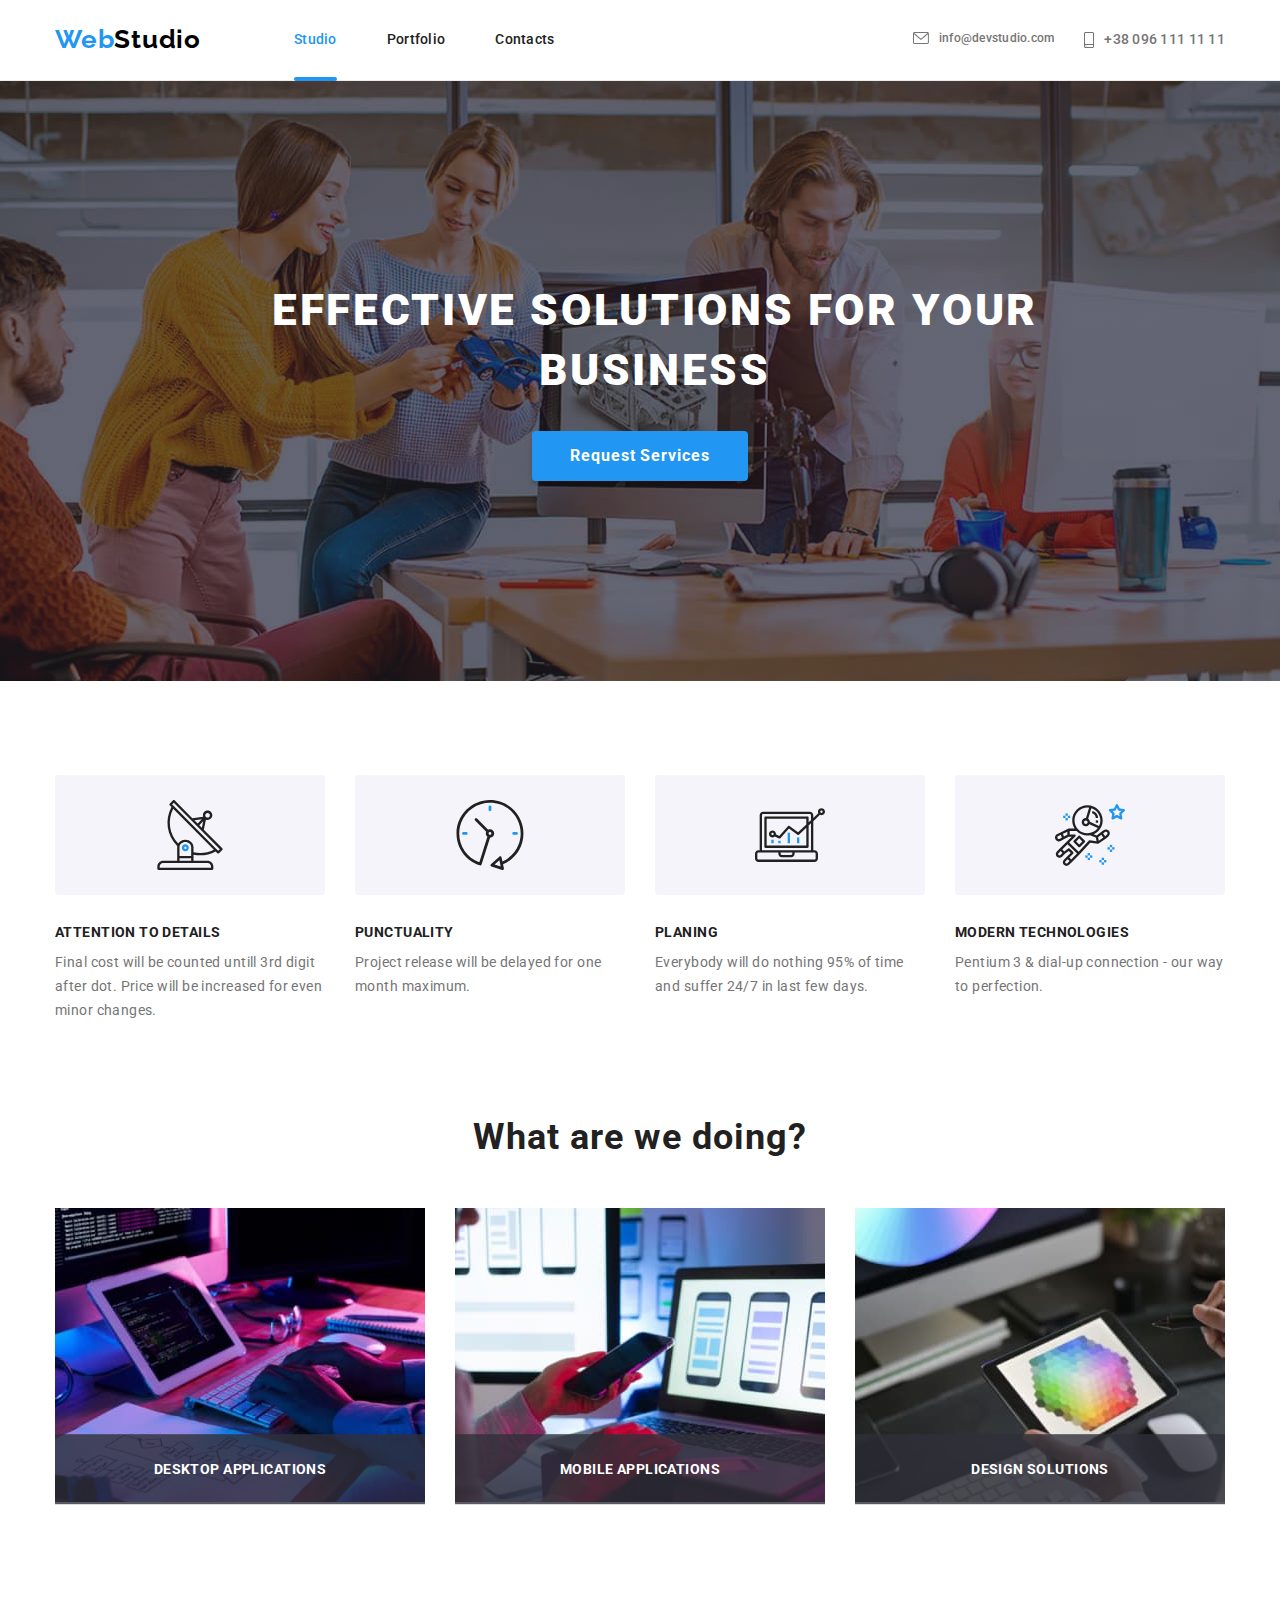
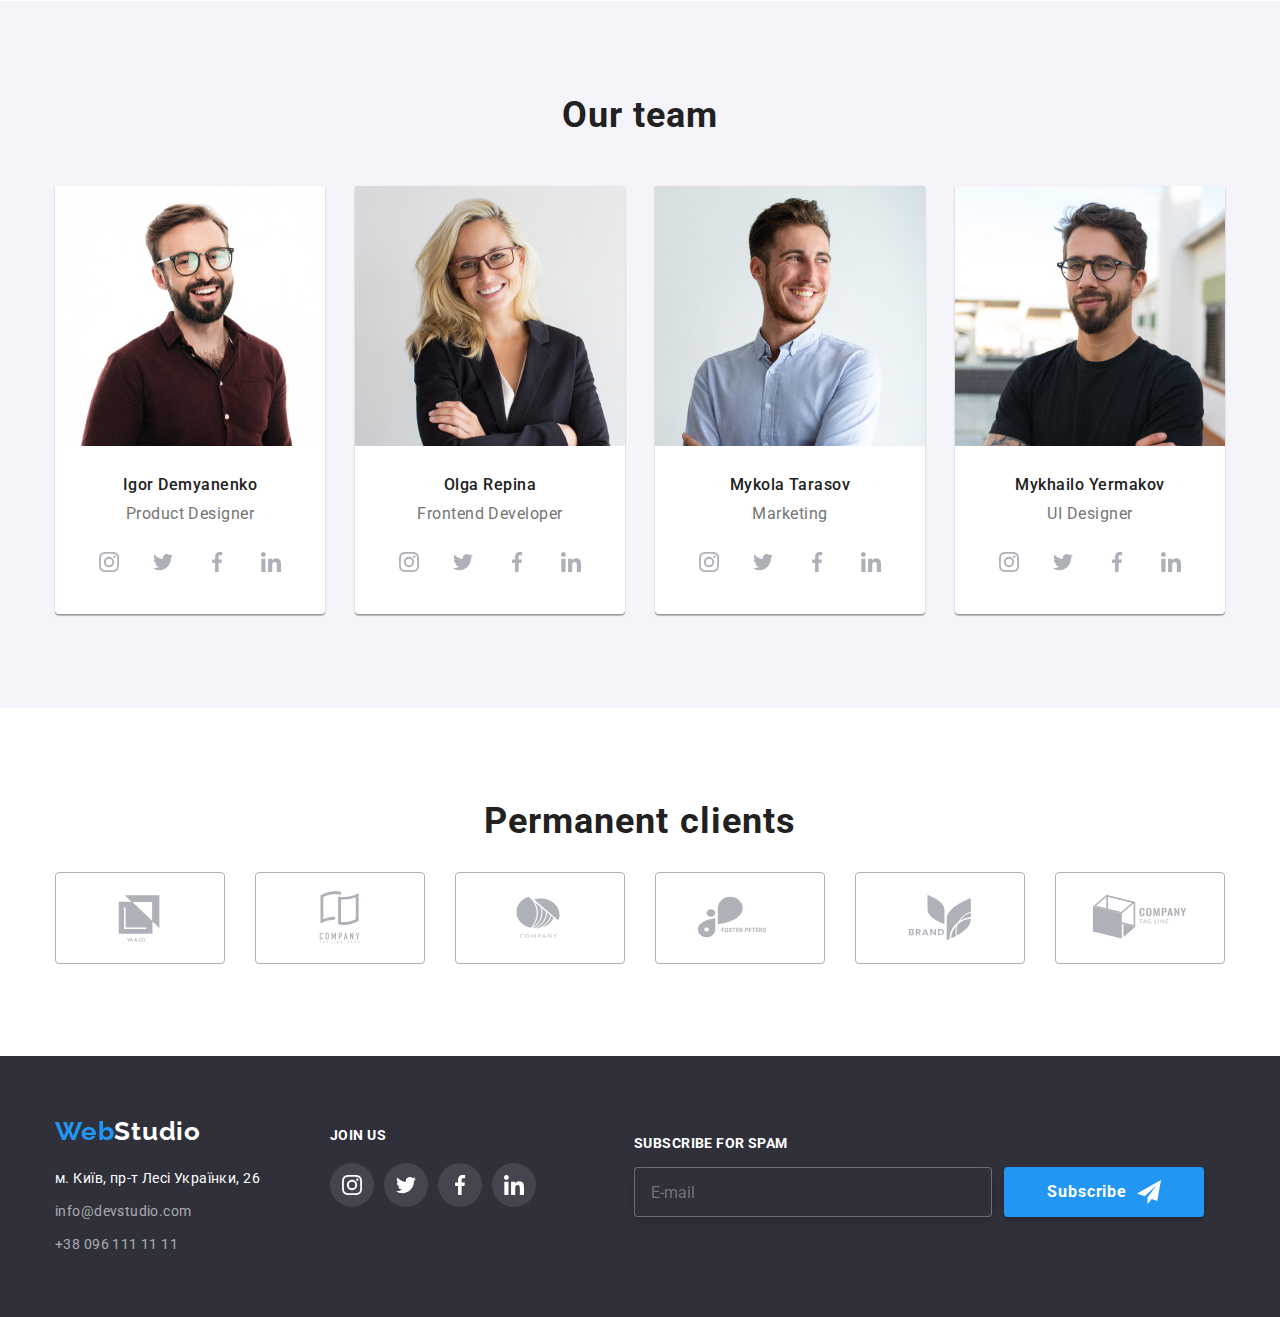
==== commit 1d13ea5f: "fix" ====
--- a/index.html
+++ b/index.html
@@ -162,7 +162,7 @@
       </div>
         
      </section>
-        <section class="what what-section">
+        <section class="section what">
         <div class="container">
           <h2 class="what-title ">What are we doing?</h2>
         <ul class="list flex-what ">
@@ -549,7 +549,8 @@
       <a class="nav-tel-footer" href="tel:+38 096 111 11 11">+38 096 111 11 11</a>
       </ul> 
         </div>
-       <div class="footer-join">
+        
+          <div class="footer-join">
         <h3 class="footer-join-title">
          Join us
         </h3>
@@ -610,8 +611,10 @@
               </svg>
             </button>
             </div>
+        </div>
+       
             </form>
-          </div>
+          
           </div>
     
     
--- a/css/main.min.css
+++ b/css/main.min.css
@@ -1 +1 @@
-:root{--hover-color: #2196f3;--focus-color: #2196f3;--main-text-color: #212121;--add-text-color: #757575;--icons-main-color: #AFB1B8;--line-height-1416: 1.14}.no-scroll{overflow:hidden}ul,ol{margin:0;padding-left:0;list-style:none}p{margin:0}.section{padding-top:60px;padding-bottom:60px}@media screen and (min-width: 1200px){.section{padding-top:94px;padding-bottom:94px}}.container{margin-left:auto;margin-right:auto;width:100%;padding-left:15px;padding-right:15px}@media screen and (min-width: 480px){.container{width:480px}}@media screen and (min-width: 768px){.container{width:768px}}@media screen and (min-width: 1200px){.container{width:1200px}}header{background-color:#fff;border-bottom:1px solid #ececec;padding-top:24px;padding-bottom:25px}.flex-container{display:flex;align-items:center}.list{list-style:none;margin-top:0;margin-bottom:0;padding-left:0}.navigation{display:flex;align-items:center}.logo{font-family:"Raleway";font-weight:700;font-size:24px;line-height:1.1923076923;text-decoration:none;cursor:pointer}@media screen and (min-width: 1200px){.logo{font-family:"Raleway";font-weight:700;font-size:26px;line-height:1.1923076923;text-decoration:none;cursor:pointer}}.logo__web{font-weight:700;line-height:1.19;letter-spacing:.03em;color:#2196f3}.logo__studio{font-weight:700;line-height:1.19;letter-spacing:.03em;color:#000;text-decoration:none}.menu{display:none}@media screen and (min-width: 480px){.menu{display:none}}@media screen and (min-width: 768px){.menu{font-weight:500;font-size:14px;line-height:1.14;letter-spacing:.02em;color:var(--main-text-color);text-decoration:none;margin-bottom:0;margin-left:90px;gap:50px;display:flex}}@media screen and (min-width: 1200px){.menu{font-weight:500;font-size:14px;line-height:1.14;letter-spacing:.02em;color:var(--main-text-color);text-decoration:none;margin-bottom:0;margin-left:93px;gap:50px;display:flex}}.menu__item{position:relative;font-weight:500;font-size:14px;line-height:1.14;letter-spacing:.02em;color:var(--main-text-color);text-decoration:none;padding-top:24px;padding-bottom:33px;transition-property:var(--hover-color);transition-duration:250ms;transition-timing-function:cubic-bezier(0.4, 1, 0.2, 1)}.menu__item:hover{color:var(--hover-color)}.menu__item:focus{color:var(--focus-color)}.menu .menu__item.current{color:var(--focus-color)}.current::after{content:"";position:absolute;bottom:-1px;display:block;width:100%;height:4px;background-color:var(--focus-color);border-radius:2px}.contacts{display:none}@media screen and (min-width: 480px){.contacts{display:none}}@media screen and (min-width: 768px){.contacts{width:auto;margin-left:auto;display:flex;flex-direction:column;gap:10px}}@media screen and (min-width: 1200px){.contacts{margin-left:auto;display:flex;flex-direction:row;gap:30px}}.contacts__mail{display:flex;font-weight:500;font-size:14px;line-height:1.14;letter-spacing:.02em;color:#757575;text-decoration:none;display:flex;align-items:center;transition-property:color;transition-duration:250ms;transition-timing-function:cubic-bezier(0.4, 1, 0.2, 1)}.contacts__mail:hover,.contacts__mail:focus{color:var(--hover-color)}.contacts__Micon{display:flex;width:16px;height:12px;fill:currentColor;margin-right:10px;transition-property:fill;transition-duration:250ms;transition-timing-function:cubic-bezier(0.4, 1, 0.2, 1)}.contacts__Micon:hover,.contacts__Micon:focus{fill:var(--hover-color)}.contacts__Ticon{display:flex;width:10px;height:16px;fill:currentColor;margin-right:10px;transition-property:var(--hover-color),fill;transition-duration:250ms;transition-timing-function:cubic-bezier(0.4, 1, 0.2, 1)}.contacts__tel{font-weight:500;font-size:14px;line-height:1.14;letter-spacing:.02em;color:#757575;text-decoration:none;display:flex;align-items:center;transition-property:color;transition-duration:250ms;transition-timing-function:cubic-bezier(0.4, 1, 0.2, 1)}.contacts__tel:hover,.contacts__tel:focus{color:var(--hover-color)}.sendwich-button{margin-left:auto;background-color:rgba(0,0,0,0);border:none}@media screen and (min-width: 768px){.sendwich-button{display:none}}.mob-menu{position:fixed;top:0;background-color:#fff;width:100vw;height:100vh;z-index:4;padding-top:48px;padding-bottom:48px}.mob-menu>.container{display:flex;height:100%;flex-direction:column;justify-content:space-between}.mob-menu-list{list-style:none}.mob-menu__link{font-weight:500;font-size:40px;line-height:1.175;letter-spacing:.02em;color:#212121;text-decoration:none}.mob-menu__link:hover{color:var(--hover-color)}.mob-menu__link:focus{color:var(--focus-color)}.mob-menu__item:not(:last-child){margin-bottom:30px}.mob-contacts__tel{font-weight:500;font-size:34px;line-height:1.1764705882;letter-spacing:.02em;color:#2196f3;text-decoration:none;margin-top:50px;display:block}.mob-contacts__mail{font-weight:500;font-size:24px;line-height:1.1666666667;letter-spacing:.02em;color:#757575;text-decoration:none;display:block;margin-top:30px;margin-bottom:60px}.mob-social__list{list-style:none;display:flex;align-items:center;padding-left:0;gap:10px}.mob-social__item{width:auto;text-align:center}.mob-social__item:not(:last-child)::after{content:"";width:22px;height:0;border:1px solid rgba(33,33,33,.2);transform:rotate(90deg)}.mob-social__link{text-decoration:none;font-weight:500;font-size:18px;line-height:1.22;letter-spacing:.02em;color:#2196f3;padding-right:10px}.mob-close-button{width:40px;height:40px;background-color:rgba(0,0,0,0);border:none;padding:0;margin-left:auto;display:flex;align-items:center;justify-content:center}.mob-close-button:hover{color:var(--hover-color)}.mob-close-button:focus{color:var(--focus-color)}.hero{background:#2f303a;text-align:center;padding-top:118px;padding-bottom:118px;background-image:linear-gradient(rgba(47, 48, 58, 0.4), rgba(47, 48, 58, 0.4)),url(../images/hero-mob.jpg);background-repeat:no-repeat;background-size:cover;background-position:center;width:100%}@media(min-device-pixel-ratio: 2),(-webkit-min-device-pixel-ratio: 2),(min-resolution: 192dpi),(min-resolution: 2dppx){.hero{background-image:linear-gradient(rgba(47, 48, 58, 0.4), rgba(47, 48, 58, 0.4)),url(../images/hero-mob-2x.jpg)}}@media screen and (min-width: 480px){.hero{width:100%;background-size:cover}}@media screen and (min-width: 768px){.hero{padding-top:118px;padding-bottom:118px;background-image:linear-gradient(rgba(47, 48, 58, 0.4), rgba(47, 48, 58, 0.4)),url(../images/hero-tab.jpg)}}@media screen and (min-width: 768px)and (min-device-pixel-ratio: 2),screen and (min-width: 768px)and (-webkit-min-device-pixel-ratio: 2),screen and (min-width: 768px)and (min-resolution: 192dpi),screen and (min-width: 768px)and (min-resolution: 2dppx){.hero{background-image:linear-gradient(rgba(47, 48, 58, 0.4), rgba(47, 48, 58, 0.4)),url(../images/hero-tab-2x.jpg)}}@media screen and (min-width: 1200px){.hero{padding-top:200px;padding-bottom:200px;background-image:linear-gradient(rgba(47, 48, 58, 0.4), rgba(47, 48, 58, 0.4)),url(../images/bg_hero_image.jpg)}}@media screen and (min-width: 1200px)and (min-device-pixel-ratio: 2),screen and (min-width: 1200px)and (-webkit-min-device-pixel-ratio: 2),screen and (min-width: 1200px)and (min-resolution: 192dpi),screen and (min-width: 1200px)and (min-resolution: 2dppx){.hero{background-image:linear-gradient(rgba(47, 48, 58, 0.4), rgba(47, 48, 58, 0.4)),url(../images/hero-desk-2x.jpg)}}.hero-title{font-weight:900;font-size:26px;line-height:1.62;text-align:center;letter-spacing:.06em;text-transform:uppercase;color:#fff;width:100%;margin:0 auto}@media screen and (min-width: 480px){.hero-title{font-weight:900;font-size:26px;line-height:1.62;color:#fff}}@media screen and (min-width: 768px){.hero-title{width:768px;padding-left:200px;padding-right:200px}}@media screen and (min-width: 1200px){.hero-title{width:1200px;font-weight:900;font-size:44px;line-height:1.36}}.hero-button{background:#2196f3;box-shadow:0px 4px 4px rgba(0,0,0,.15);border-radius:4px;cursor:pointer;min-width:216px;padding:0;border:none;margin-top:30px}.hero-button-text{font-family:"Roboto";font-weight:700;font-size:16px;line-height:1.88;text-align:center;letter-spacing:.06em;color:#fff;display:block;margin-top:10px;margin-bottom:10px}.fltr-list{list-style:none;display:flex;flex-wrap:wrap;justify-content:center;gap:8px;margin-bottom:50px}.fltr-button{background:#f5f4fa;border-radius:4px;border-style:none;cursor:pointer;padding:6px 22px;display:block;transition-property:background-color,color;transition-duration:250ms;transition-timing-function:cubic-bezier(0.4, 1, 0.2, 1)}.fltr-button:hover{background-color:var(--hover-color);color:#fff}.fltr-button:focus{background:var(--focus-color);color:#fff}.fltr-txt{font-family:"Roboto";font-weight:500;font-size:16px;line-height:1.62;text-align:center;letter-spacing:.03em}.card-list{list-style:none;display:flex;flex-wrap:wrap;gap:30px}.wrap{position:relative;overflow:hidden}.card-item{text-decoration:none;display:block;transition-property:box-shadow;transition-duration:250ms;transition-timing-function:cubic-bezier(0.4, 1, 0.2, 1)}.card-item:hover{box-shadow:0px 1px 1px rgba(0,0,0,.12),0px 4px 4px rgba(0,0,0,.06),1px 4px 6px rgba(0,0,0,.16)}.card-sign{border-bottom:1px solid #eee;border-left:1px solid #eee;border-right:1px solid #eee;padding:24px 20px}.card-title{font-weight:700;font-size:18px;line-height:2;letter-spacing:.06em;color:#212121}.card-type{font-weight:400;font-size:16px;line-height:1.88;letter-spacing:.03em;color:#757575;margin-top:4px}.card-top-text{position:absolute;top:0;left:0;color:#fff;font-weight:400;font-size:18px;line-height:1.56;letter-spacing:.03em;background-color:rgba(33,150,243,.9);padding:40px;height:100%;transform:translateY(100%);transition:1000ms;overflow:auto}.card-item:hover .card-top-text{transform:translateY(0)}.benefits{display:flex;flex-wrap:wrap;gap:30px}.benefits__item{min-width:270px;width:100%}.benefits__item::before{content:"";display:block;height:120px;border-radius:4px;background-color:#f5f4fa;background-repeat:no-repeat;background-position:center;margin-bottom:30px}@media screen and (min-width: 768px){.benefits__item{width:calc((100% - 30px)/2)}}@media screen and (min-width: 1200px){.benefits__item{width:calc((100% - 90px)/4)}}.icon-antenna::before{background-image:url(../images/antenna\ 1.svg)}.icon-clock::before{background-image:url(../images/clock\ 1.svg)}.icon-diagram::before{background-image:url(../images/diagram\ 1.svg)}.icon-astronaut::before{background-image:url(../images/astronaut\ 1.svg)}.benefits__title{font-weight:700;font-size:14px;line-height:1.14;letter-spacing:.03em;text-transform:uppercase;color:#212121;margin-top:0;margin-bottom:10px;text-align:center}@media screen and (min-width: 768px){.benefits__title{text-align:left}}.benefits__text{font-weight:400;font-size:14px;line-height:1.71;letter-spacing:.03em;color:var(--add-text-color);margin-top:0}.what-title{font-weight:700;font-size:36px;line-height:1.16;text-align:center;letter-spacing:.03em;color:#212121;margin-bottom:50px}.flex-what{display:flex;gap:30px;align-items:center;width:calc(100% - 30px)}.what-section{padding-bottom:94px;display:none}@media screen and (min-width: 480px){.what-section{display:none}}@media screen and (min-width: 768px){.what-section{display:none}}@media screen and (min-width: 1200px){.what-section{display:contents;padding-bottom:94px}}.what-top-text{position:absolute;font-weight:700;font-size:14px;line-height:16px;text-align:center;letter-spacing:.03em;text-transform:uppercase;color:#fff;background:rgba(47,48,58,.8);padding-top:27px;padding-bottom:27px;margin:0;transform:translate(0%, -104%);z-index:1;display:flex;width:100%;justify-content:center}.what-wrap{position:relative}.team-title{text-align:center;letter-spacing:.03em;font-weight:700;font-size:28px;line-height:1.1785714286;text-align:center;color:var(--main-text-color);margin-bottom:50px}@media screen and (min-width: 768px){.team-title{text-align:center;letter-spacing:.03em;color:#212121}}@media screen and (min-width: 1200px){.team-title{text-align:center;letter-spacing:.03em;font-weight:700;font-size:36px;line-height:1.16;text-align:center;letter-spacing:.03em;color:var(--main-text-color);margin-bottom:50px}}.persons{display:flex;flex-wrap:wrap;justify-content:center;gap:30px}.persons__names{font-weight:500;font-size:16px;line-height:1.18;text-align:center;letter-spacing:.03em;color:var(--main-text-color);margin-bottom:10px}.persons__positions{font-weight:400;font-size:16px;line-height:1.18;text-align:center;letter-spacing:.03em;color:var(--add-text-color)}.team{background:#f5f4fa;padding-bottom:94px}.persons__card-sign{padding-bottom:16px;padding-top:30px}.persons__card{background:#fff;display:block;width:100%;box-shadow:0px 1px 3px rgba(0,0,0,.12),0px 1px 1px rgba(0,0,0,.14),0px 2px 1px rgba(0,0,0,.2);border-radius:0px 0px 4px 4px}@media screen and (min-width: 480px){.persons__card{width:480px}}@media screen and (min-width: 768px){.persons__card{width:calc((100% - 30px)/2)}}@media screen and (min-width: 1200px){.persons__card{width:calc((100% - 90px)/4)}}.card-image{display:block;width:100%;height:auto}.social-wrap{padding-bottom:30px}.social__list{list-style:none;display:flex;align-items:center;justify-content:center;padding-left:0;gap:10px}.social__link{width:44px;height:44px;border-radius:50%;background-color:rgba(0,0,0,0);display:flex;align-items:center;justify-content:center;fill:#afb1b8;transition-property:background-color,fill;transition-duration:250ms;transition-timing-function:cubic-bezier(0.4, 1, 0.2, 1)}.social__item :hover,.social__item :focus{background-color:var(--hover-color);fill:#fff}.clients-section{background-color:#fff;padding-top:60px;padding-bottom:60px}@media screen and (min-width: 1200px){.clients-section{padding-top:92px;padding-bottom:92px}}.clients-title{font-weight:700;font-size:28px;line-height:1.1666666667;text-align:center;letter-spacing:.03em;color:#212121;margin-bottom:30px;margin-top:0}@media screen and (min-width: 480px){.clients-title{font-size:28px}}@media screen and (min-width: 1200px){.clients-title{font-weight:700;font-size:36px;line-height:1.1666666667;text-align:center;letter-spacing:.03em;color:#212121;margin-bottom:30px;margin-top:0}}.clients-item{empty-cells:inherit;width:100%}@media screen and (min-width: 480px){.clients-item{width:calc((100% - 30px)/2)}}@media screen and (min-width: 768px){.clients-item{width:calc((100% - 60px)/3)}}@media screen and (min-width: 1200px){.clients-item{width:calc((100% - 150px)/6)}}.clients-list{list-style:none;display:flex;flex-wrap:wrap;align-items:center;justify-content:center;padding-left:0;margin:0;gap:30px}.clients-link{display:flex;width:170px;height:92px;fill:var(--icons-main-color);justify-content:center;align-items:center;border:1px solid #afb1b8;border-radius:4px;width:100%;fill:var(--icons-main-color);transition-property:border,fill;transition-duration:250ms;transition-timing-function:cubic-bezier(0.4, 1, 0.2, 1)}.clients-link:hover,.clients-link:focus{border-color:var(--focus-color);fill:var(--hover-color)}.footer{background:#2f303a;padding-top:60px;padding-bottom:60px}.footer-logo{font-family:"Raleway";font-weight:700;font-size:24px;line-height:1.1923076923;text-decoration:none;cursor:pointer;display:block;margin-bottom:20px}@media screen and (min-width: 1200px){.footer-logo{font-family:"Raleway";font-weight:700;font-size:26px;line-height:1.1923076923;text-decoration:none;cursor:pointer}}.footer-studio{font-weight:700;line-height:1.19;letter-spacing:.03em;color:#fff}.footer-contacts{margin:auto;text-align:center}@media screen and (min-width: 768px){.footer-contacts{margin-right:160px}}@media screen and (min-width: 1200px){.footer-contacts{margin:0;text-align:left}}.adress{font-style:normal;font-weight:400;font-size:14px;line-height:1.71;letter-spacing:.03em;color:#fff;display:block;margin-bottom:9px}.nav-site-footer{font-weight:400;font-size:14px;line-height:1.71;letter-spacing:.03em;color:rgba(255,255,255,.6);text-decoration:none;display:block;margin-bottom:9px}.nav-tel-footer{font-weight:400;font-size:14px;line-height:1.71;letter-spacing:.03em;color:rgba(255,255,255,.6);text-decoration:none;display:block}.footer-join{display:block;margin-top:60px}@media screen and (min-width: 768px){.footer-join{margin-top:0}}@media screen and (min-width: 1200px){.footer-join{margin-left:70px}}.common{display:flex;flex-wrap:wrap;flex-direction:column}@media screen and (min-width: 480px){.common{width:480px}}@media screen and (min-width: 768px){.common{width:768px;flex-direction:row;gap:60px;align-items:baseline;padding-left:60px;padding-right:60px}}@media screen and (min-width: 1200px){.common{width:1200px;gap:0;padding-left:15px;padding-right:15px}}.footer-join-title{margin-bottom:20px;margin-top:0;font-weight:700;font-size:14px;line-height:1.1428571429;letter-spacing:.03em;text-transform:uppercase;color:#fff;text-align:center}@media screen and (min-width: 768px){.footer-join-title{padding-top:5px}}.footer-join-soc-list{list-style:none;display:flex;align-items:center;justify-content:center;padding-left:0;gap:10px}.footer-join-soc-link{width:44px;height:44px;border-radius:50%;background-color:rgba(255,255,255,.1);display:flex;align-items:center;justify-content:center;fill:#fff;transition-property:background-color;transition-duration:250ms;transition-timing-function:cubic-bezier(0.4, 1, 0.2, 1)}.footer-join-soc-item :hover,.footer-join-soc-item :focus{background-color:var(--hover-color)}.subscribe{display:flex;justify-content:center;margin-top:60px}@media screen and (min-width: 768px){.subscribe{margin:auto}}@media screen and (min-width: 1200px){.subscribe{margin-left:98px}}.subscribe-form{display:flex;flex-direction:column;width:100%}.subscribe-title{font-weight:700;font-size:14px;line-height:var(--line-height-1416);letter-spacing:.03em;text-transform:uppercase;text-align:center;color:#fff;margin-bottom:15px}@media screen and (min-width: 1200px){.subscribe-title{text-align:left}}.subscribe-wrap{display:flex;flex-wrap:wrap;justify-content:center}@media screen and (min-width: 768px){.subscribe-wrap{flex-direction:column}}@media screen and (min-width: 1200px){.subscribe-wrap{display:flex;flex-direction:row;width:auto}}.subscribe-input{width:calc(100% - 15px);height:50px;border:1px solid rgba(255,255,255,.3);filter:drop-shadow(0px 4px 4px rgba(0, 0, 0, 0.15));border-radius:4px;background-color:#2f303a;padding:15px 16px;color:#fff}@media screen and (min-width: 480px){.subscribe-input{max-width:450px}}@media screen and (min-width: 768px){.subscribe-input{width:768px;margin:0 auto 20px auto}}@media screen and (min-width: 1200px){.subscribe-input{margin-right:12px;width:358px;margin-left:0}}.subscribe-button{width:200px;height:50px;background:#2196f3;box-shadow:0px 4px 4px rgba(0,0,0,.15);border-radius:4px;display:flex;align-items:center;justify-content:center;border-style:none;margin-top:20px;cursor:pointer}@media screen and (min-width: 768px){.subscribe-button{margin:auto}}@media screen and (min-width: 1200px){.subscribe-button{margin:0}}.subscribe-button-text{font-weight:700;font-size:16px;line-height:1.88;letter-spacing:.06em;color:#fff;margin-right:10px}.button-icon{fill:#fff}.backdrop{width:100%;height:100%;position:fixed;top:0;background-color:rgba(0,0,0,.2);z-index:2;transition:opacity 300ms linear,visibility 300ms linear}.modal{max-width:450px;height:609px;background-color:#fff;position:absolute;left:50%;top:50%;transform:translate(-50%, -50%) scale(1);transition:transform 300ms}@media screen and (min-width: 480px){.modal{min-width:450px;height:609px}}@media screen and (min-width: 1200px){.modal{min-width:528px;height:581px}}.backdrop.is-hidden .modal{transform:translate(-50%, -50%) scale(0)}.modal-close-button{height:30px;width:30px;border-radius:50%;background:#fff;border:1px solid rgba(0,0,0,.1);position:absolute;top:8px;right:8px;display:flex;justify-content:center;align-items:center;cursor:pointer}.modal-close-button:hover{fill:var(--hover-color)}.modal-close-icon{padding:0;height:11px;width:11px;display:block;transition-property:fill;transition-duration:250ms;transition-timing-function:cubic-bezier(0.4, 1, 0.2, 1)}.is-hidden{opacity:0;visibility:hidden;pointer-events:none;position:absolute;height:0px;width:0px;white-space:nowrap;margin:-1px;overflow:hidden;border:0}.modal-form{display:flex;flex-direction:column;padding:40px}.modal-title{font-weight:700;font-size:20px;line-height:23px;text-align:center;letter-spacing:.03em;color:#212121;margin-bottom:12px}.modal-input{height:40px;width:100%;padding:0 0 0 42px;margin:0;font-weight:400;font-size:12px;line-height:14px;letter-spacing:.01em;border:1px solid rgba(33,33,33,.2);border-radius:4px;margin-top:5px;outline:rgba(0,0,0,0);transition-property:var(--hover-color),fill;transition-duration:250ms;transition-timing-function:cubic-bezier(0.4, 1, 0.2, 1)}.modal-input:focus{border:1px solid #2196f3}.modal-input:focus+.input-icon{fill:var(--focus-color)}.field{margin-bottom:10px}.label-title{font-weight:400;font-size:12px;line-height:1.1666666667;letter-spacing:.01em;color:var(--add-text-color)}.modal-input-comment{height:120px;width:100%;font-weight:400;font-size:12px;line-height:14px;letter-spacing:.01em;color:rgba(117,117,117,.5);resize:none;padding:15px 12px;border:1px solid rgba(33,33,33,.2);border-radius:4px;outline:rgba(0,0,0,0);margin-top:5px;transition-property:var(--hover-color),fill;transition-duration:250ms;transition-timing-function:cubic-bezier(0.4, 1, 0.2, 1)}.modal-input-comment:focus{border:1px solid #2196f3}.modal-checkbox{margin:20px auto 30px auto}.modal-checkbox :checked+.modal-checkbox-text span{background-color:var(--focus-color);border-color:rgba(0,0,0,0);fill:#fff}.modal-checkbox-text{font-weight:400;font-size:14px;line-height:1.71;letter-spacing:.03em;color:var(--add-text-color);display:flex;align-items:center;justify-content:center}.modal-checkbox-text span{width:15px;height:16px;border:2px solid #212121;border-radius:2px;margin-right:7px;display:flex;align-items:center;justify-content:center;fill:rgba(0,0,0,0);transition-property:var(--hover-color),fill;transition-duration:250ms;transition-timing-function:cubic-bezier(0.4, 1, 0.2, 1)}.modal-submit-button{width:200px;height:50px;margin-right:auto;margin-left:auto;background:#188ce8;box-shadow:0px 4px 4px rgba(0,0,0,.15);border-radius:4px;cursor:pointer;border-color:rgba(0,0,0,0)}.modal-button-text{font-family:"Roboto";font-style:normal;font-weight:700;font-size:16px;line-height:1.88;letter-spacing:.06em;color:#fff}.modal-contract{color:var(--focus-color);font-weight:400;font-size:14px;line-height:1.71;letter-spacing:.03em;margin-left:5px}.input-wrap{position:relative}.input-icon{position:absolute;display:block;top:58%;left:15px;transform:translateY(-50%)}/*# sourceMappingURL=main.min.css.map */+body{font-family:"Roboto",sans-serif;margin:0}:root{--hover-color: #2196f3;--focus-color: #2196f3;--main-text-color: #212121;--add-text-color: #757575;--icons-main-color: #AFB1B8;--line-height-1416: 1.14}.no-scroll{overflow:hidden}ul,ol{margin:0;padding-left:0;list-style:none}p{margin:0}.section{padding-top:60px;padding-bottom:60px}@media screen and (min-width: 1200px){.section{padding-top:94px;padding-bottom:94px}}.container{margin-left:auto;margin-right:auto;width:100%;padding-left:15px;padding-right:15px}@media screen and (min-width: 480px){.container{width:480px}}@media screen and (min-width: 768px){.container{width:768px}}@media screen and (min-width: 1200px){.container{width:1200px}}header{background-color:#fff;border-bottom:1px solid #ececec;padding-top:24px;padding-bottom:25px}.flex-container{display:flex;align-items:center}.list{list-style:none;margin-top:0;margin-bottom:0;padding-left:0}.navigation{display:flex;align-items:center}.logo{font-family:"Raleway";font-weight:700;font-size:24px;line-height:1.1923076923;text-decoration:none;cursor:pointer}@media screen and (min-width: 1200px){.logo{font-family:"Raleway";font-weight:700;font-size:26px;line-height:1.1923076923;text-decoration:none;cursor:pointer}}.logo__web{font-weight:700;line-height:1.19;letter-spacing:.03em;color:#2196f3}.logo__studio{font-weight:700;line-height:1.19;letter-spacing:.03em;color:#000;text-decoration:none}.menu{display:none}@media screen and (min-width: 480px){.menu{display:none}}@media screen and (min-width: 768px){.menu{font-weight:500;font-size:14px;line-height:1.14;letter-spacing:.02em;color:var(--main-text-color);text-decoration:none;margin-bottom:0;margin-left:90px;gap:50px;display:flex}}@media screen and (min-width: 1200px){.menu{font-weight:500;font-size:14px;line-height:1.14;letter-spacing:.02em;color:var(--main-text-color);text-decoration:none;margin-bottom:0;margin-left:93px;gap:50px;display:flex}}.menu__item{position:relative;font-weight:500;font-size:14px;line-height:1.14;letter-spacing:.02em;color:var(--main-text-color);text-decoration:none;padding-top:24px;padding-bottom:33px;transition-property:var(--hover-color);transition-duration:250ms;transition-timing-function:cubic-bezier(0.4, 1, 0.2, 1)}.menu__item:hover{color:var(--hover-color)}.menu__item:focus{color:var(--focus-color)}.menu .menu__item.current{color:var(--focus-color)}.current::after{content:"";position:absolute;bottom:-1px;display:block;width:100%;height:4px;background-color:var(--focus-color);border-radius:2px}.contacts{display:none}@media screen and (min-width: 480px){.contacts{display:none}}@media screen and (min-width: 768px){.contacts{width:auto;margin-left:auto;display:flex;flex-direction:column;gap:10px}}@media screen and (min-width: 1200px){.contacts{margin-left:auto;display:flex;flex-direction:row;gap:30px}}.contacts__mail{display:flex;font-weight:500;font-size:14px;line-height:1.14;letter-spacing:.02em;color:#757575;text-decoration:none;display:flex;align-items:center;transition-property:color;transition-duration:250ms;transition-timing-function:cubic-bezier(0.4, 1, 0.2, 1)}@media screen and (min-width: 480px){.contacts__mail{font-size:12px}}@media screen and (min-width: 768px){.contacts__mail{font-size:12px}}.contacts__mail:hover,.contacts__mail:focus{color:var(--hover-color)}.contacts__Micon{display:flex;width:16px;height:12px;fill:currentColor;margin-right:10px;transition-property:fill;transition-duration:250ms;transition-timing-function:cubic-bezier(0.4, 1, 0.2, 1)}.contacts__Micon:hover,.contacts__Micon:focus{fill:var(--hover-color)}.contacts__Ticon{display:flex;width:10px;height:16px;fill:currentColor;margin-right:10px;transition-property:var(--hover-color),fill;transition-duration:250ms;transition-timing-function:cubic-bezier(0.4, 1, 0.2, 1)}.contacts__tel{font-weight:500;font-size:12px;line-height:1.14;letter-spacing:.02em;color:#757575;text-decoration:none;display:flex;align-items:center;transition-property:color;transition-duration:250ms;transition-timing-function:cubic-bezier(0.4, 1, 0.2, 1)}@media screen and (min-width: 480px){.contacts__tel{font-size:12px}}@media screen and (min-width: 768px){.contacts__tel{font-size:12px}}@media screen and (min-width: 1200px){.contacts__tel{font-size:14px}}.contacts__tel:hover,.contacts__tel:focus{color:var(--hover-color)}.sendwich-button{margin-left:auto;background-color:rgba(0,0,0,0);border:none}@media screen and (min-width: 768px){.sendwich-button{display:none}}.mob-menu{position:fixed;top:0;background-color:#fff;width:100vw;height:100vh;z-index:4;padding-top:48px;padding-bottom:48px}.mob-menu>.container{display:flex;height:100%;flex-direction:column;justify-content:space-between}.mob-menu-list{list-style:none}.mob-menu__link{font-weight:500;font-size:40px;line-height:1.175;letter-spacing:.02em;color:#212121;text-decoration:none}.mob-menu__link:hover{color:var(--hover-color)}.mob-menu__link:focus{color:var(--focus-color)}.mob-menu__item:not(:last-child){margin-bottom:30px}.mob-contacts__tel{font-weight:500;font-size:34px;line-height:1.1764705882;letter-spacing:.02em;color:#2196f3;text-decoration:none;margin-top:50px;display:block}.mob-contacts__mail{font-weight:500;font-size:24px;line-height:1.1666666667;letter-spacing:.02em;color:#757575;text-decoration:none;display:block;margin-top:30px;margin-bottom:60px}.mob-social__list{list-style:none;display:flex;align-items:center;padding-left:0;gap:10px}.mob-social__item{width:auto;text-align:center}.mob-social__item:not(:last-child)::after{content:"";width:22px;height:0;border:1px solid rgba(33,33,33,.2);transform:rotate(90deg)}.mob-social__link{text-decoration:none;font-weight:500;font-size:18px;line-height:1.22;letter-spacing:.02em;color:#2196f3;padding-right:10px}.mob-close-button{width:40px;height:40px;background-color:rgba(0,0,0,0);border:none;padding:0;margin-left:auto;display:flex;align-items:center;justify-content:center}.mob-close-button:hover{color:var(--hover-color)}.mob-close-button:focus{color:var(--focus-color)}.hero{background:#2f303a;text-align:center;padding-top:118px;padding-bottom:118px;background-image:linear-gradient(rgba(47, 48, 58, 0.4), rgba(47, 48, 58, 0.4)),url(../images/hero-mob.jpg);background-repeat:no-repeat;background-size:cover;background-position:center;width:100%}@media(min-device-pixel-ratio: 2),(-webkit-min-device-pixel-ratio: 2),(min-resolution: 192dpi),(min-resolution: 2dppx){.hero{background-image:linear-gradient(rgba(47, 48, 58, 0.4), rgba(47, 48, 58, 0.4)),url(../images/hero-mob-2x.jpg)}}@media screen and (min-width: 480px){.hero{width:100%;background-size:cover}}@media screen and (min-width: 768px){.hero{padding-top:118px;padding-bottom:118px;background-image:linear-gradient(rgba(47, 48, 58, 0.4), rgba(47, 48, 58, 0.4)),url(../images/hero-tab.jpg)}}@media screen and (min-width: 768px)and (min-device-pixel-ratio: 2),screen and (min-width: 768px)and (-webkit-min-device-pixel-ratio: 2),screen and (min-width: 768px)and (min-resolution: 192dpi),screen and (min-width: 768px)and (min-resolution: 2dppx){.hero{background-image:linear-gradient(rgba(47, 48, 58, 0.4), rgba(47, 48, 58, 0.4)),url(../images/hero-tab-2x.jpg)}}@media screen and (min-width: 1200px){.hero{padding-top:200px;padding-bottom:200px;background-image:linear-gradient(rgba(47, 48, 58, 0.4), rgba(47, 48, 58, 0.4)),url(../images/bg_hero_image.jpg)}}@media screen and (min-width: 1200px)and (min-device-pixel-ratio: 2),screen and (min-width: 1200px)and (-webkit-min-device-pixel-ratio: 2),screen and (min-width: 1200px)and (min-resolution: 192dpi),screen and (min-width: 1200px)and (min-resolution: 2dppx){.hero{background-image:linear-gradient(rgba(47, 48, 58, 0.4), rgba(47, 48, 58, 0.4)),url(../images/hero-desk-2x.jpg)}}.hero-title{font-weight:900;font-size:26px;line-height:1.62;text-align:center;letter-spacing:.06em;text-transform:uppercase;color:#fff;width:100%;margin:0 auto}@media screen and (min-width: 480px){.hero-title{font-weight:900;font-size:26px;line-height:1.62;color:#fff}}@media screen and (min-width: 768px){.hero-title{width:768px;padding-left:200px;padding-right:200px}}@media screen and (min-width: 1200px){.hero-title{width:1200px;font-weight:900;font-size:44px;line-height:1.36}}.hero-button{background:#2196f3;box-shadow:0px 4px 4px rgba(0,0,0,.15);border-radius:4px;cursor:pointer;min-width:216px;padding:0;border:none;margin-top:30px}.hero-button-text{font-family:"Roboto";font-weight:700;font-size:16px;line-height:1.88;text-align:center;letter-spacing:.06em;color:#fff;display:block;margin-top:10px;margin-bottom:10px}.fltr-list{list-style:none;display:flex;flex-wrap:wrap;justify-content:center;gap:8px;margin-bottom:50px}.fltr-button{background:#f5f4fa;border-radius:4px;border-style:none;cursor:pointer;padding:6px 22px;display:block;transition-property:background-color,color;transition-duration:250ms;transition-timing-function:cubic-bezier(0.4, 1, 0.2, 1)}.fltr-button:hover{background-color:var(--hover-color);color:#fff}.fltr-button:focus{background:var(--focus-color);color:#fff}.fltr-txt{font-family:"Roboto";font-weight:500;font-size:16px;line-height:1.62;text-align:center;letter-spacing:.03em}.card-list{list-style:none;display:flex;flex-wrap:wrap;gap:30px}.wrap{position:relative;overflow:hidden}.card-item{text-decoration:none;display:block;transition-property:box-shadow;transition-duration:250ms;transition-timing-function:cubic-bezier(0.4, 1, 0.2, 1)}.card-item:hover{box-shadow:0px 1px 1px rgba(0,0,0,.12),0px 4px 4px rgba(0,0,0,.06),1px 4px 6px rgba(0,0,0,.16)}.card-sign{border-bottom:1px solid #eee;border-left:1px solid #eee;border-right:1px solid #eee;padding:24px 20px}.card-title{font-weight:700;font-size:18px;line-height:2;letter-spacing:.06em;color:#212121}.card-type{font-weight:400;font-size:16px;line-height:1.88;letter-spacing:.03em;color:#757575;margin-top:4px}.card-top-text{position:absolute;top:0;left:0;color:#fff;font-weight:400;font-size:18px;line-height:1.56;letter-spacing:.03em;background-color:rgba(33,150,243,.9);padding:40px;height:100%;transform:translateY(100%);transition:1000ms;overflow:auto}.card-item:hover .card-top-text{transform:translateY(0)}.benefits{display:flex;flex-wrap:wrap;gap:30px}.benefits__item{min-width:270px;width:100%}.benefits__item::before{content:"";display:block;height:120px;border-radius:4px;background-color:#f5f4fa;background-repeat:no-repeat;background-position:center;margin-bottom:30px}@media screen and (min-width: 768px){.benefits__item{width:calc((100% - 30px)/2)}}@media screen and (min-width: 1200px){.benefits__item{width:calc((100% - 90px)/4)}}.icon-antenna::before{background-image:url(../images/antenna\ 1.svg)}.icon-clock::before{background-image:url(../images/clock\ 1.svg)}.icon-diagram::before{background-image:url(../images/diagram\ 1.svg)}.icon-astronaut::before{background-image:url(../images/astronaut\ 1.svg)}.benefits__title{font-weight:700;font-size:14px;line-height:1.14;letter-spacing:.03em;text-transform:uppercase;color:#212121;margin-top:0;margin-bottom:10px;text-align:center}@media screen and (min-width: 768px){.benefits__title{text-align:left}}.benefits__text{font-weight:400;font-size:14px;line-height:1.71;letter-spacing:.03em;color:var(--add-text-color);margin-top:0}.what{display:none}@media screen and (min-width: 480px){.what{display:none}}@media screen and (min-width: 768px){.what{display:none}}@media screen and (min-width: 1200px){.what{display:flex;padding-bottom:94px;padding-top:0}}.what-title{font-weight:700;font-size:36px;line-height:1.16;text-align:center;letter-spacing:.03em;color:#212121;margin-bottom:50px}@media screen and (min-width: 1200px){.what-title{margin-top:0}}.flex-what{display:flex;gap:30px;align-items:center;width:calc(100% - 30px)}.what-top-text{position:absolute;font-weight:700;font-size:14px;line-height:16px;text-align:center;letter-spacing:.03em;text-transform:uppercase;color:#fff;background:rgba(47,48,58,.8);padding-top:27px;padding-bottom:27px;margin:0;transform:translate(0%, -104%);z-index:1;display:flex;width:100%;justify-content:center}.what-wrap{position:relative}.team-title{text-align:center;letter-spacing:.03em;font-weight:700;font-size:28px;line-height:1.1785714286;text-align:center;color:var(--main-text-color);margin-bottom:30px;margin-top:0}@media screen and (min-width: 768px){.team-title{text-align:center;letter-spacing:.03em;color:#212121}}@media screen and (min-width: 1200px){.team-title{text-align:center;letter-spacing:.03em;font-weight:700;font-size:36px;line-height:1.16;text-align:center;letter-spacing:.03em;color:var(--main-text-color);margin-bottom:50px}}.persons{display:flex;flex-wrap:wrap;justify-content:center;gap:30px}.persons__names{font-weight:500;font-size:16px;line-height:1.18;text-align:center;letter-spacing:.03em;color:var(--main-text-color);margin-bottom:10px}@media screen and (min-width: 480px){.persons__names{margin-top:0}}.persons__positions{font-weight:400;font-size:16px;line-height:1.18;text-align:center;letter-spacing:.03em;color:var(--add-text-color)}.team{background:#f5f4fa}.persons__card-sign{padding-bottom:16px;padding-top:30px}.persons__card{background:#fff;display:block;width:100%;box-shadow:0px 1px 3px rgba(0,0,0,.12),0px 1px 1px rgba(0,0,0,.14),0px 2px 1px rgba(0,0,0,.2);border-radius:0px 0px 4px 4px}@media screen and (min-width: 480px){.persons__card{width:480px}}@media screen and (min-width: 768px){.persons__card{width:calc((100% - 30px)/2)}}@media screen and (min-width: 1200px){.persons__card{width:calc((100% - 90px)/4)}}.card-image{display:block;width:100%;height:auto}.social-wrap{padding-bottom:30px}.social__list{list-style:none;display:flex;align-items:center;justify-content:center;padding-left:0;gap:10px}.social__link{width:44px;height:44px;border-radius:50%;background-color:rgba(0,0,0,0);display:flex;align-items:center;justify-content:center;fill:#afb1b8;transition-property:background-color,fill;transition-duration:250ms;transition-timing-function:cubic-bezier(0.4, 1, 0.2, 1)}.social__item :hover,.social__item :focus{background-color:var(--hover-color);fill:#fff}.clients-section{background-color:#fff;padding-top:60px;padding-bottom:60px}@media screen and (min-width: 1200px){.clients-section{padding-top:92px;padding-bottom:92px}}.clients-title{font-weight:700;font-size:28px;line-height:1.1666666667;text-align:center;letter-spacing:.03em;color:#212121;margin-bottom:30px;margin-top:0}@media screen and (min-width: 480px){.clients-title{font-size:28px}}@media screen and (min-width: 1200px){.clients-title{font-weight:700;font-size:36px;line-height:1.1666666667;text-align:center;letter-spacing:.03em;color:#212121;margin-bottom:30px;margin-top:0}}.clients-item{empty-cells:inherit;width:100%}@media screen and (min-width: 480px){.clients-item{width:calc((100% - 30px)/2)}}@media screen and (min-width: 768px){.clients-item{width:calc((100% - 60px)/3)}}@media screen and (min-width: 1200px){.clients-item{width:calc((100% - 150px)/6)}}.clients-list{list-style:none;display:flex;flex-wrap:wrap;align-items:center;justify-content:center;padding-left:0;margin:0;gap:30px}.clients-link{display:flex;width:170px;height:92px;fill:var(--icons-main-color);justify-content:center;align-items:center;border:1px solid #afb1b8;border-radius:4px;width:100%;fill:var(--icons-main-color);transition-property:border,fill;transition-duration:250ms;transition-timing-function:cubic-bezier(0.4, 1, 0.2, 1)}.clients-link:hover,.clients-link:focus{border-color:var(--focus-color);fill:var(--hover-color)}.footer{background:#2f303a;padding-top:60px;padding-bottom:60px}.footer-logo{font-family:"Raleway";font-weight:700;font-size:24px;line-height:1.1923076923;text-decoration:none;cursor:pointer;display:block;margin-bottom:20px}@media screen and (min-width: 1200px){.footer-logo{font-family:"Raleway";font-weight:700;font-size:26px;line-height:1.1923076923;text-decoration:none;cursor:pointer}}.footer-studio{font-weight:700;line-height:1.19;letter-spacing:.03em;color:#fff}.footer-contacts{margin:auto;text-align:center}@media screen and (min-width: 768px){.footer-contacts{margin-right:160px}}@media screen and (min-width: 1200px){.footer-contacts{margin:0;text-align:left}}.adress{font-style:normal;font-weight:400;font-size:14px;line-height:1.71;letter-spacing:.03em;color:#fff;display:block;margin-bottom:9px}.nav-site-footer{font-weight:400;font-size:14px;line-height:1.71;letter-spacing:.03em;color:rgba(255,255,255,.6);text-decoration:none;display:block;margin-bottom:9px}.nav-tel-footer{font-weight:400;font-size:14px;line-height:1.71;letter-spacing:.03em;color:rgba(255,255,255,.6);text-decoration:none;display:block}.footer-join{display:block;margin-top:60px}@media screen and (min-width: 768px){.footer-join{margin-top:0}}@media screen and (min-width: 1200px){.footer-join{margin-left:70px}}.common{display:flex;flex-wrap:wrap;flex-direction:column}@media screen and (min-width: 480px){.common{width:480px}}@media screen and (min-width: 768px){.common{width:768px;flex-direction:row;gap:60px;align-items:baseline;padding-left:60px;padding-right:60px}}@media screen and (min-width: 1200px){.common{width:1200px;gap:0;padding-left:15px;padding-right:15px}}.footer-join-title{margin-bottom:20px;margin-top:0;font-weight:700;font-size:14px;line-height:1.1428571429;letter-spacing:.03em;text-transform:uppercase;color:#fff;text-align:center}@media screen and (min-width: 768px){.footer-join-title{padding-top:5px}}@media screen and (min-width: 1200px){.footer-join-title{text-align:left}}.footer-join-soc-list{list-style:none;display:flex;align-items:center;justify-content:center;padding-left:0;gap:10px}.footer-join-soc-link{width:44px;height:44px;border-radius:50%;background-color:rgba(255,255,255,.1);display:flex;align-items:center;justify-content:center;fill:#fff;transition-property:background-color;transition-duration:250ms;transition-timing-function:cubic-bezier(0.4, 1, 0.2, 1)}.footer-join-soc-item :hover,.footer-join-soc-item :focus{background-color:var(--hover-color)}.subscribe{display:flex;justify-content:center;margin-top:60px}@media screen and (min-width: 768px){.subscribe{margin:auto}}@media screen and (min-width: 1200px){.subscribe{margin-left:98px}}.subscribe-form{display:flex;flex-direction:column;width:100%}.subscribe-title{font-weight:700;font-size:14px;line-height:var(--line-height-1416);letter-spacing:.03em;text-transform:uppercase;text-align:center;color:#fff;margin-bottom:15px}@media screen and (min-width: 1200px){.subscribe-title{text-align:left}}.subscribe-wrap{display:flex;flex-wrap:wrap;justify-content:center}@media screen and (min-width: 768px){.subscribe-wrap{flex-direction:column}}@media screen and (min-width: 1200px){.subscribe-wrap{display:flex;flex-direction:row;width:auto}}.subscribe-input{width:calc(100% - 15px);height:50px;border:1px solid rgba(255,255,255,.3);filter:drop-shadow(0px 4px 4px rgba(0, 0, 0, 0.15));border-radius:4px;background-color:#2f303a;padding:15px 16px;color:#fff}@media screen and (min-width: 480px){.subscribe-input{max-width:450px}}@media screen and (min-width: 768px){.subscribe-input{width:768px;margin:0 auto 20px auto}}@media screen and (min-width: 1200px){.subscribe-input{margin-right:12px;width:358px;margin-left:0}}.subscribe-button{width:200px;height:50px;background:#2196f3;box-shadow:0px 4px 4px rgba(0,0,0,.15);border-radius:4px;display:flex;align-items:center;justify-content:center;border-style:none;margin-top:20px;cursor:pointer}@media screen and (min-width: 768px){.subscribe-button{margin:auto}}@media screen and (min-width: 1200px){.subscribe-button{margin:0}}.subscribe-button-text{font-weight:700;font-size:16px;line-height:1.88;letter-spacing:.06em;color:#fff;margin-right:10px}.button-icon{fill:#fff}.backdrop{width:100%;height:100%;position:fixed;top:0;background-color:rgba(0,0,0,.2);z-index:2;transition:opacity 300ms linear,visibility 300ms linear}.modal{max-width:450px;height:609px;background-color:#fff;position:absolute;left:50%;top:50%;transform:translate(-50%, -50%) scale(1);transition:transform 300ms}@media screen and (min-width: 480px){.modal{min-width:450px;height:609px}}@media screen and (min-width: 1200px){.modal{min-width:528px;height:581px}}.backdrop.is-hidden .modal{transform:translate(-50%, -50%) scale(0)}.modal-close-button{height:30px;width:30px;border-radius:50%;background:#fff;border:1px solid rgba(0,0,0,.1);position:absolute;top:8px;right:8px;display:flex;justify-content:center;align-items:center;cursor:pointer}.modal-close-button:hover{fill:var(--hover-color)}.modal-close-icon{padding:0;height:11px;width:11px;display:block;transition-property:fill;transition-duration:250ms;transition-timing-function:cubic-bezier(0.4, 1, 0.2, 1)}.is-hidden{opacity:0;visibility:hidden;pointer-events:none;position:absolute;height:0px;width:0px;white-space:nowrap;margin:-1px;overflow:hidden;border:0}.modal-form{display:flex;flex-direction:column;padding:40px}.modal-title{font-weight:700;font-size:20px;line-height:23px;text-align:center;letter-spacing:.03em;color:#212121;margin-bottom:12px}.modal-input{height:40px;width:100%;padding:0 0 0 42px;margin:0;font-weight:400;font-size:12px;line-height:14px;letter-spacing:.01em;border:1px solid rgba(33,33,33,.2);border-radius:4px;margin-top:5px;outline:rgba(0,0,0,0);transition-property:var(--hover-color),fill;transition-duration:250ms;transition-timing-function:cubic-bezier(0.4, 1, 0.2, 1)}.modal-input:focus{border:1px solid #2196f3}.modal-input:focus+.input-icon{fill:var(--focus-color)}.field{margin-bottom:10px}.label-title{font-weight:400;font-size:12px;line-height:1.1666666667;letter-spacing:.01em;color:var(--add-text-color)}.modal-input-comment{height:120px;width:100%;font-weight:400;font-size:12px;line-height:14px;letter-spacing:.01em;color:rgba(117,117,117,.5);resize:none;padding:15px 12px;border:1px solid rgba(33,33,33,.2);border-radius:4px;outline:rgba(0,0,0,0);margin-top:5px;transition-property:var(--hover-color),fill;transition-duration:250ms;transition-timing-function:cubic-bezier(0.4, 1, 0.2, 1)}.modal-input-comment:focus{border:1px solid #2196f3}.modal-checkbox{margin:20px auto 30px auto}.modal-checkbox :checked+.modal-checkbox-text span{background-color:var(--focus-color);border-color:rgba(0,0,0,0);fill:#fff}.modal-checkbox-text{font-weight:400;font-size:14px;line-height:1.71;letter-spacing:.03em;color:var(--add-text-color);display:flex;align-items:center;justify-content:center}.modal-checkbox-text span{width:15px;height:16px;border:2px solid #212121;border-radius:2px;margin-right:7px;display:flex;align-items:center;justify-content:center;fill:rgba(0,0,0,0);transition-property:var(--hover-color),fill;transition-duration:250ms;transition-timing-function:cubic-bezier(0.4, 1, 0.2, 1)}.modal-submit-button{width:200px;height:50px;margin-right:auto;margin-left:auto;background:#188ce8;box-shadow:0px 4px 4px rgba(0,0,0,.15);border-radius:4px;cursor:pointer;border-color:rgba(0,0,0,0)}.modal-button-text{font-family:"Roboto";font-style:normal;font-weight:700;font-size:16px;line-height:1.88;letter-spacing:.06em;color:#fff}.modal-contract{color:var(--focus-color);font-weight:400;font-size:14px;line-height:1.71;letter-spacing:.03em;margin-left:5px}.input-wrap{position:relative}.input-icon{position:absolute;display:block;top:58%;left:15px;transform:translateY(-50%)}/*# sourceMappingURL=main.min.css.map */